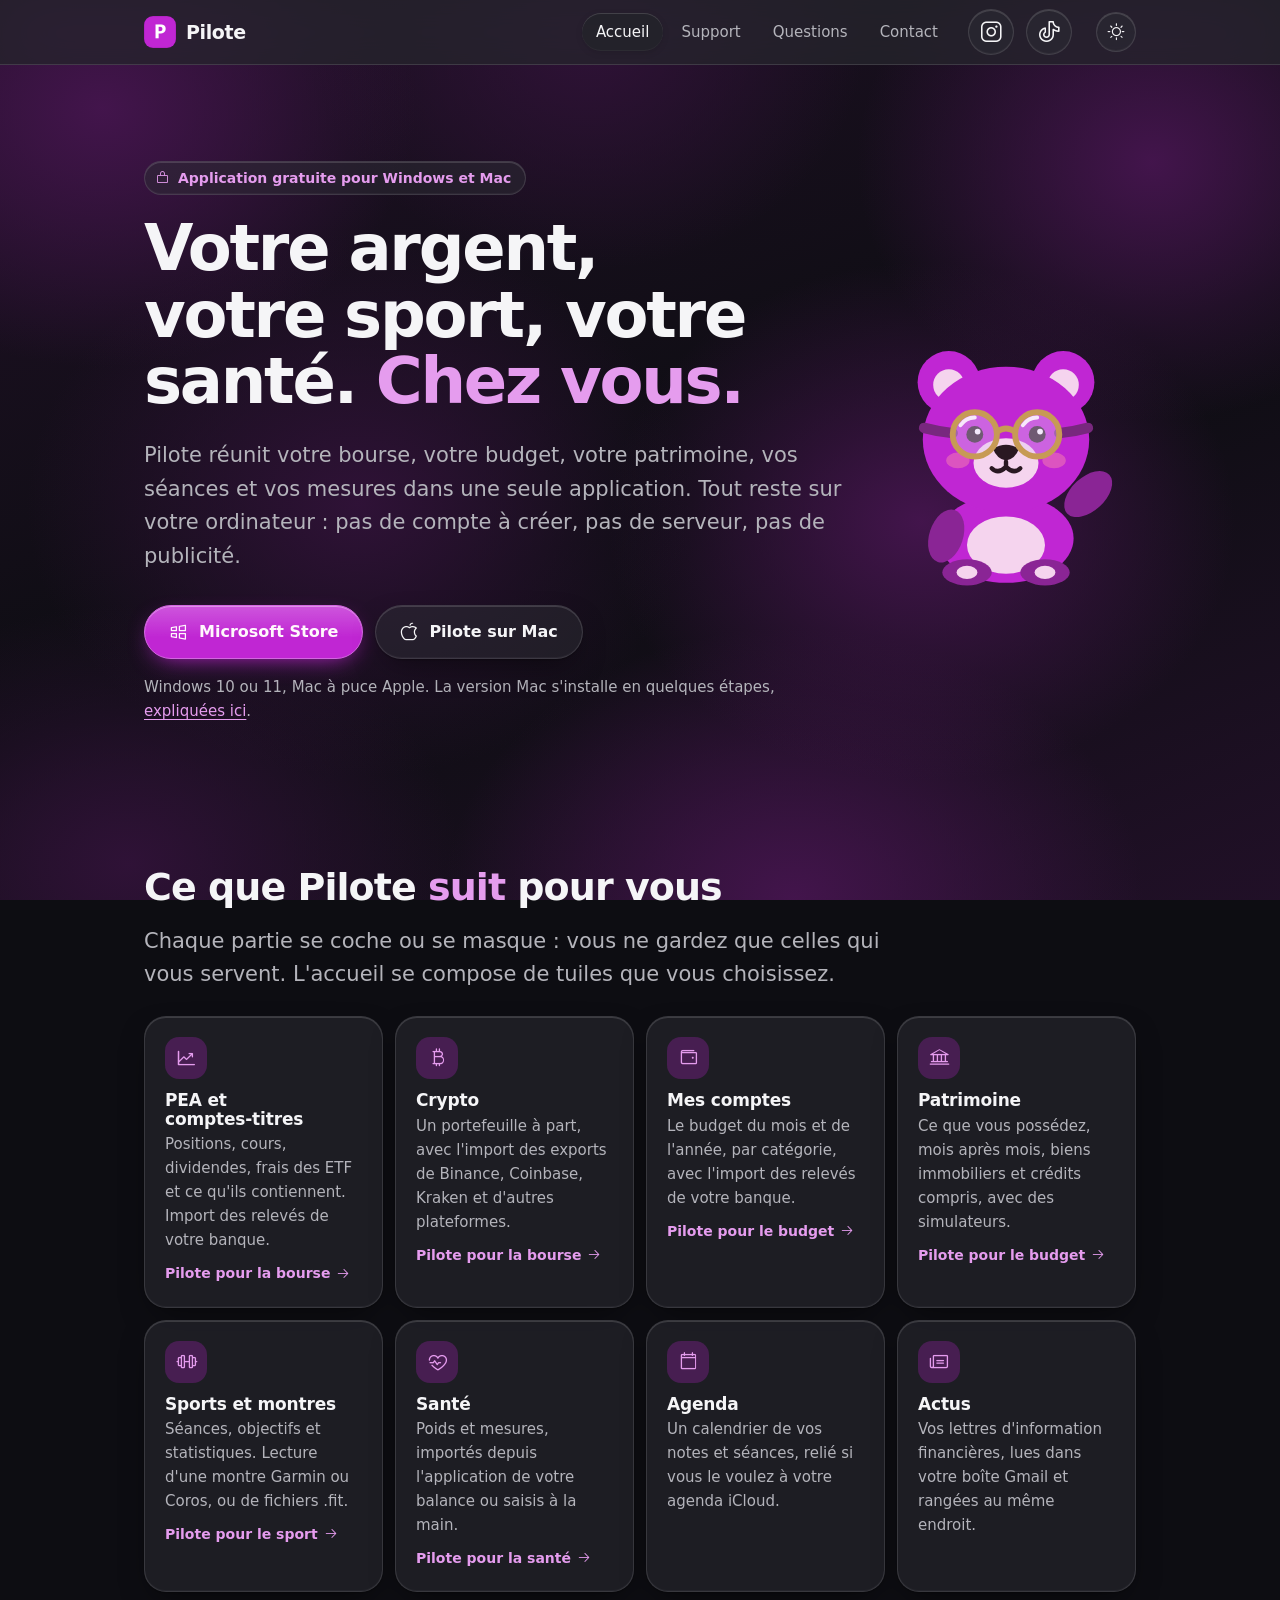
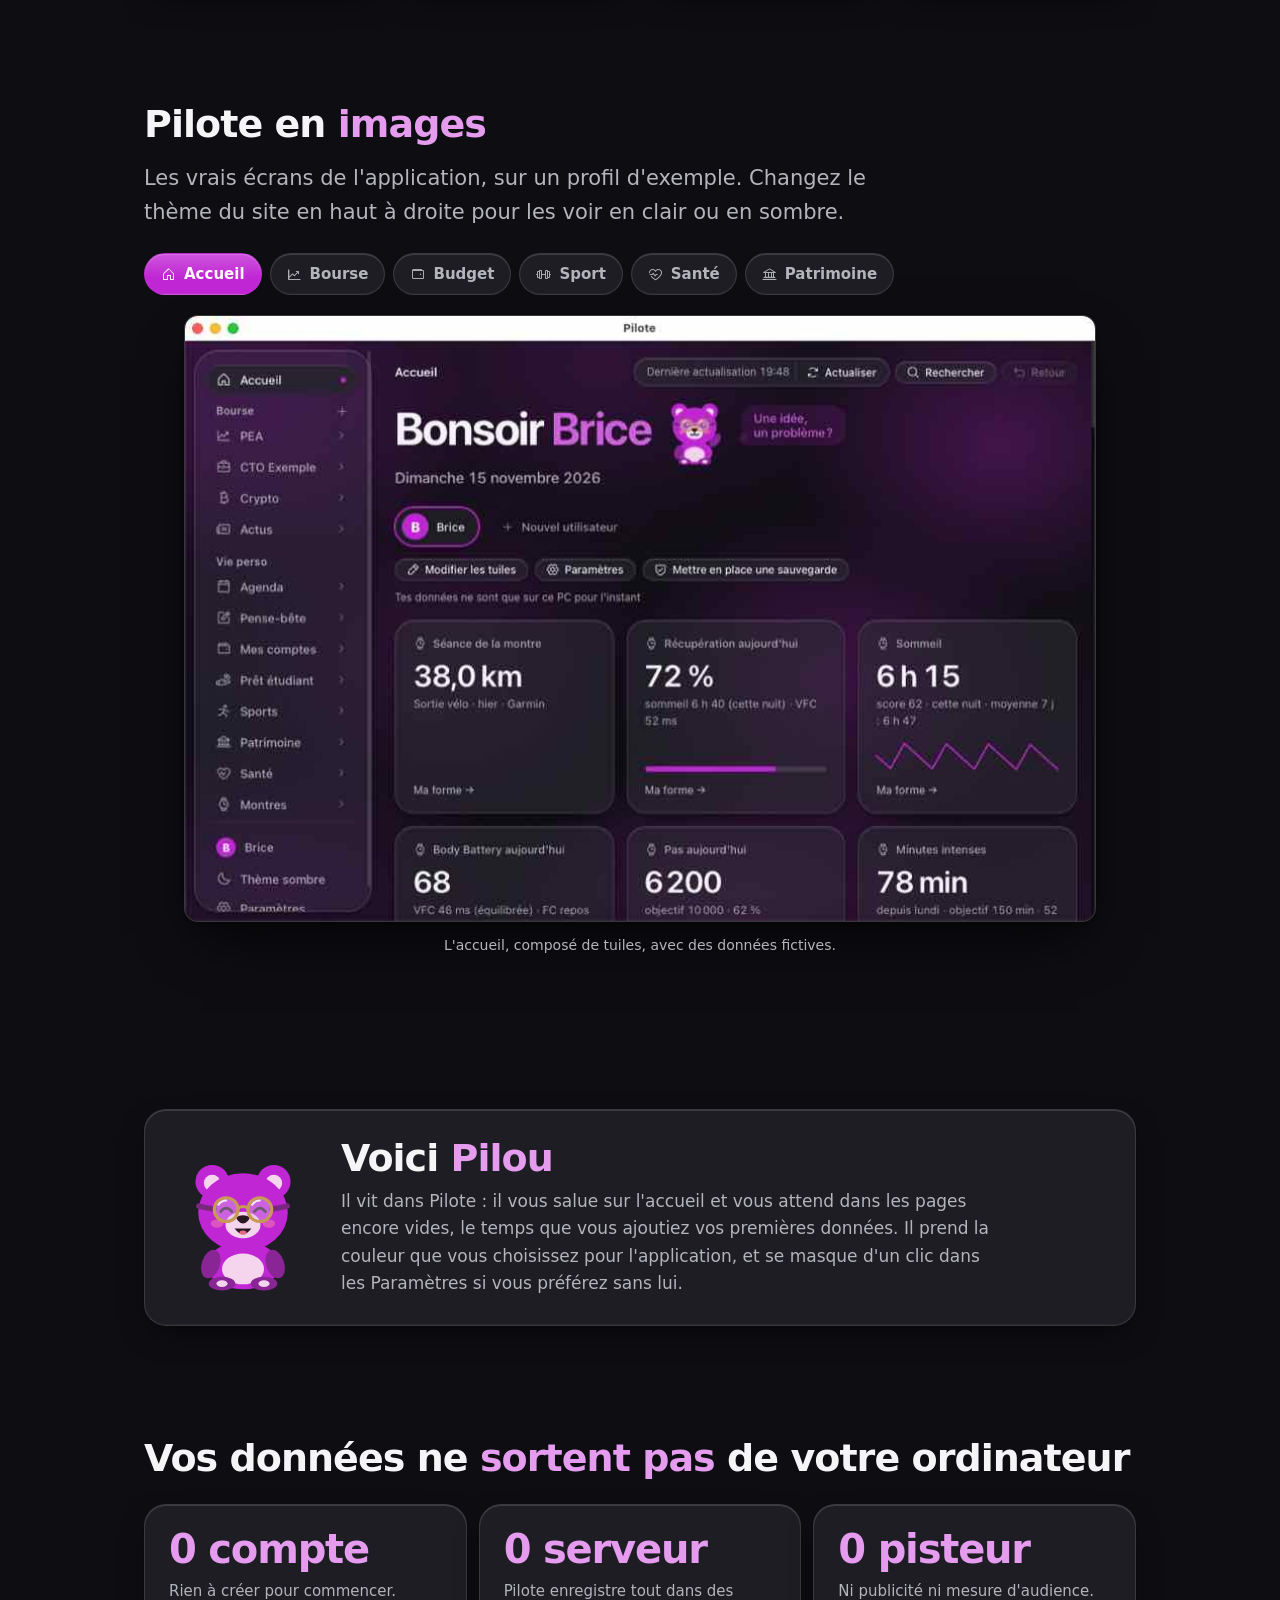
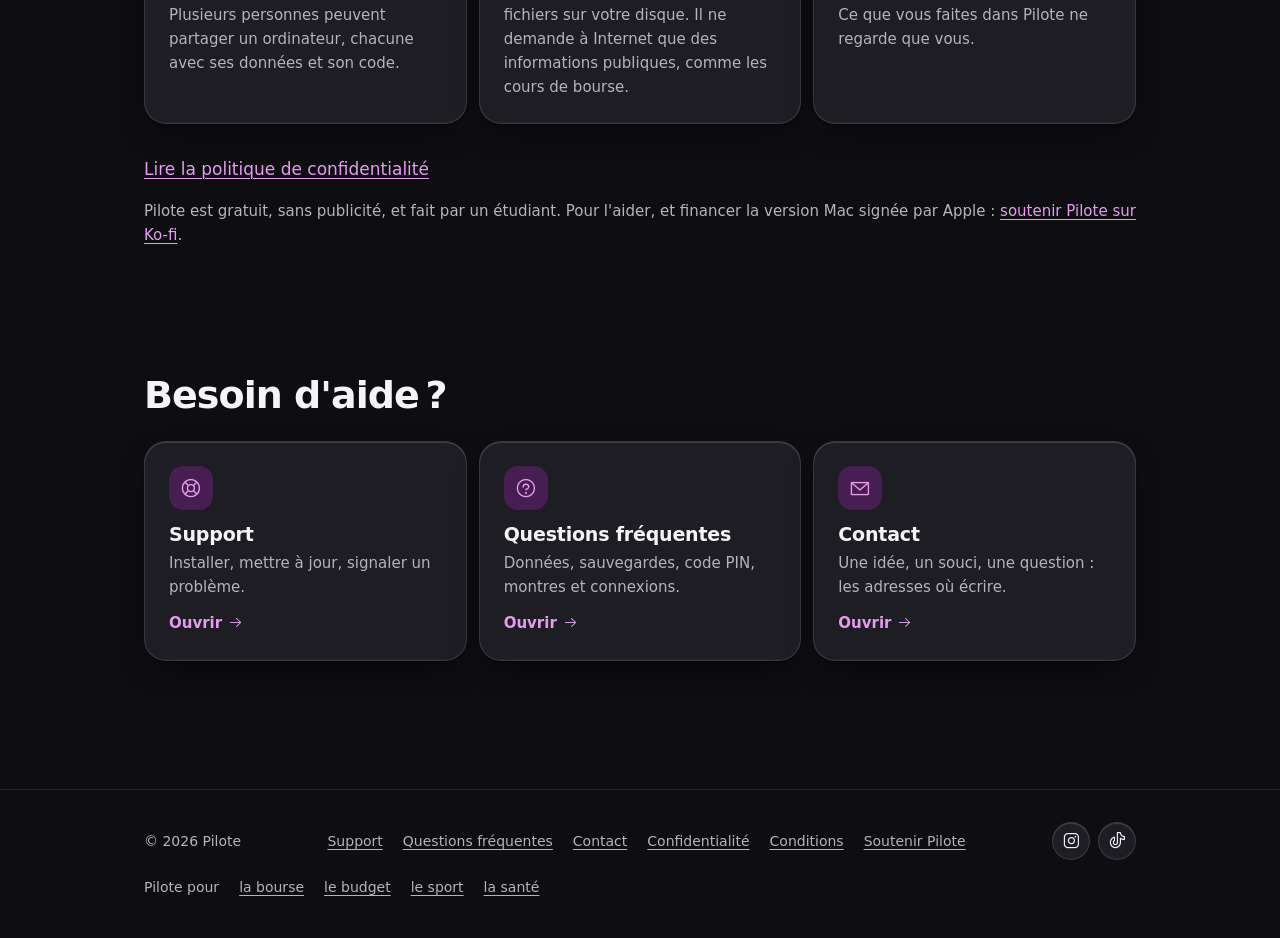
==== index.html @ 1ddc8b4c "Site : referencement, titre de l'accueil plus explicite, donnees structurees (appli, FAQ), dates du " ====
<!DOCTYPE html>
<html lang="fr" data-theme="dark">
<head>
<meta charset="UTF-8">
<meta name="viewport" content="width=device-width, initial-scale=1">
<title>Pilote, appli gratuite pour suivre PEA, budget, sport et santé</title>
<meta name="description" content="Pilote réunit votre bourse, votre budget, votre sport, votre santé et votre patrimoine dans une application gratuite pour Windows et Mac. Aucun compte, aucune donnée envoyée.">
<link rel="canonical" href="https://pilote-appli.github.io/">
<meta property="og:type" content="website">
<meta property="og:site_name" content="Pilote">
<meta property="og:locale" content="fr_FR">
<meta property="og:title" content="Pilote, appli gratuite pour suivre PEA, budget, sport et santé">
<meta property="og:description" content="Pilote réunit votre bourse, votre budget, votre sport, votre santé et votre patrimoine dans une application gratuite pour Windows et Mac. Aucun compte, aucune donnée envoyée.">
<meta property="og:url" content="https://pilote-appli.github.io/">
<meta property="og:image" content="https://pilote-appli.github.io/assets/partage.jpg">
<meta property="og:image:width" content="1200">
<meta property="og:image:height" content="630">
<meta property="og:image:alt" content="Pilote : votre argent, votre sport, votre santé, chez vous. Pilou, l'ourson de Pilote, fait coucou.">
<meta name="twitter:card" content="summary_large_image">
<meta name="theme-color" content="#0d0d12">
<meta name="referrer" content="strict-origin-when-cross-origin">
<meta http-equiv="Content-Security-Policy" content="default-src 'self'; img-src 'self' data:; style-src 'self'; script-src 'self'; font-src 'self'; base-uri 'self'; form-action 'none'; object-src 'none'">
<script type="application/ld+json">
{
 "@context": "https://schema.org",
 "@graph": [
  {
   "@type": "WebSite",
   "@id": "https://pilote-appli.github.io/#site",
   "url": "https://pilote-appli.github.io/",
   "name": "Pilote",
   "inLanguage": "fr-FR",
   "publisher": {
    "@id": "https://pilote-appli.github.io/#org"
   }
  },
  {
   "@type": "Organization",
   "@id": "https://pilote-appli.github.io/#org",
   "name": "Pilote",
   "url": "https://pilote-appli.github.io/",
   "logo": "https://pilote-appli.github.io/assets/icone.png",
   "email": "pilote.appli@gmail.com",
   "sameAs": [
    "https://www.instagram.com/pilote.appli/",
    "https://www.tiktok.com/@pilote.appli",
    "https://github.com/pilote-appli",
    "https://apps.microsoft.com/detail/9NLZ93TP5HD3"
   ]
  },
  {
   "@type": "SoftwareApplication",
   "name": "Pilote",
   "url": "https://pilote-appli.github.io/",
   "image": "https://pilote-appli.github.io/assets/partage.jpg",
   "screenshot": "https://pilote-appli.github.io/assets/ecrans/accueil-clair.jpg",
   "description": "Application gratuite pour Windows et Mac qui réunit le suivi du PEA, des comptes-titres et de la crypto, le budget, le patrimoine, le sport et la santé. Aucun compte, aucune donnée envoyée.",
   "applicationCategory": "FinanceApplication",
   "operatingSystem": "Windows 10, Windows 11, macOS",
   "inLanguage": "fr-FR",
   "downloadUrl": "https://apps.microsoft.com/detail/9NLZ93TP5HD3",
   "publisher": {
    "@id": "https://pilote-appli.github.io/#org"
   },
   "offers": {
    "@type": "Offer",
    "price": "0",
    "priceCurrency": "EUR"
   }
  }
 ]
}
</script>
<link rel="icon" href="assets/icone.png" type="image/png">
<link rel="stylesheet" href="assets/style.css">
<link rel="stylesheet" href="assets/phosphor/phosphor.css">
<script src="assets/theme.js"></script>
<script src="assets/galerie.js"></script>
</head>
<body>
<a class="evite" href="#contenu">Aller au contenu</a>
<header class="entete">
  <div class="wrap">
    <a class="marque" href="./"><img src="assets/icone.png" alt="" width="32" height="32">Pilote</a>
    <nav class="nav" aria-label="Pages du site">
      <a href="./" aria-current="page">Accueil</a>
      <a href="support.html">Support</a>
      <a href="faq.html">Questions</a>
      <a href="contact.html">Contact</a>
    </nav>
    <div class="entete-reseaux">
      <a href="https://www.instagram.com/pilote.appli/" aria-label="Pilote sur Instagram" title="Instagram"><i class="ph ph-instagram-logo" aria-hidden="true"></i></a>
      <a href="https://www.tiktok.com/@pilote.appli" aria-label="Pilote sur TikTok" title="TikTok"><i class="ph ph-tiktok-logo" aria-hidden="true"></i></a>
    </div>
    <button class="theme-btn" type="button" aria-label="Changer de thème"><i class="ph ph-sun" aria-hidden="true"></i><i class="ph ph-moon" aria-hidden="true"></i></button>
  </div>
</header>

<main id="contenu">
  <section class="hero">
    <div class="wrap hero-grille">
      <div>
      <p class="surtitre monte"><i class="ph ph-lock-simple" aria-hidden="true"></i>Application gratuite pour Windows et Mac</p>
      <h1 class="monte d1">Votre argent, votre sport, votre santé. <em>Chez vous.</em></h1>
      <p class="chapo monte d2">Pilote réunit votre bourse, votre budget, votre patrimoine, vos séances et vos mesures dans une seule application. Tout reste sur votre ordinateur&nbsp;: pas de compte à créer, pas de serveur, pas de publicité.</p>
      <div class="boutons monte d3">
        <a class="btn btn-plein" href="https://apps.microsoft.com/detail/9NLZ93TP5HD3"><i class="ph ph-windows-logo" aria-hidden="true"></i>Microsoft Store</a>
        <a class="btn btn-trait" href="mac.html"><i class="ph ph-apple-logo" aria-hidden="true"></i>Pilote sur Mac</a>
      </div>
      <p class="petit mt16">Windows 10 ou 11, Mac à puce Apple. La version Mac s'installe en quelques étapes, <a href="mac.html">expliquées ici</a>.</p>
      </div>
      <img class="pilou-hero monte d2" src="assets/pilou/pilou-salut.svg" width="200" height="212" alt="Pilou, l'ourson de Pilote, qui fait coucou">
    </div>
  </section>

  <section class="section">
    <div class="wrap">
      <h2>Ce que Pilote <em>suit</em> pour vous</h2>
      <p class="chapo">Chaque partie se coche ou se masque&nbsp;: vous ne gardez que celles qui vous servent. L'accueil se compose de tuiles que vous choisissez.</p>
      <div class="modules">
        <a class="module" href="bourse.html"><span class="ico"><i class="ph ph-chart-line-up" aria-hidden="true"></i></span><h3>PEA et comptes-titres</h3><p>Positions, cours, dividendes, frais des ETF et ce qu'ils contiennent. Import des relevés de votre banque.</p><span class="suite">Pilote pour la bourse <i class="ph ph-arrow-right" aria-hidden="true"></i></span></a>
        <a class="module" href="bourse.html#crypto"><span class="ico"><i class="ph ph-currency-btc" aria-hidden="true"></i></span><h3>Crypto</h3><p>Un portefeuille à part, avec l'import des exports de Binance, Coinbase, Kraken et d'autres plateformes.</p><span class="suite">Pilote pour la bourse <i class="ph ph-arrow-right" aria-hidden="true"></i></span></a>
        <a class="module" href="budget.html"><span class="ico"><i class="ph ph-wallet" aria-hidden="true"></i></span><h3>Mes comptes</h3><p>Le budget du mois et de l'année, par catégorie, avec l'import des relevés de votre banque.</p><span class="suite">Pilote pour le budget <i class="ph ph-arrow-right" aria-hidden="true"></i></span></a>
        <a class="module" href="budget.html#patrimoine"><span class="ico"><i class="ph ph-bank" aria-hidden="true"></i></span><h3>Patrimoine</h3><p>Ce que vous possédez, mois après mois, biens immobiliers et crédits compris, avec des simulateurs.</p><span class="suite">Pilote pour le budget <i class="ph ph-arrow-right" aria-hidden="true"></i></span></a>
        <a class="module" href="sport.html"><span class="ico"><i class="ph ph-barbell" aria-hidden="true"></i></span><h3>Sports et montres</h3><p>Séances, objectifs et statistiques. Lecture d'une montre Garmin ou Coros, ou de fichiers .fit.</p><span class="suite">Pilote pour le sport <i class="ph ph-arrow-right" aria-hidden="true"></i></span></a>
        <a class="module" href="sante.html"><span class="ico"><i class="ph ph-heartbeat" aria-hidden="true"></i></span><h3>Santé</h3><p>Poids et mesures, importés depuis l'application de votre balance ou saisis à la main.</p><span class="suite">Pilote pour la santé <i class="ph ph-arrow-right" aria-hidden="true"></i></span></a>
        <div class="module"><span class="ico"><i class="ph ph-calendar-blank" aria-hidden="true"></i></span><h3>Agenda</h3><p>Un calendrier de vos notes et séances, relié si vous le voulez à votre agenda iCloud.</p></div>
        <div class="module"><span class="ico"><i class="ph ph-newspaper" aria-hidden="true"></i></span><h3>Actus</h3><p>Vos lettres d'information financières, lues dans votre boîte Gmail et rangées au même endroit.</p></div>
      </div>
    </div>
  </section>

  <section class="section">
    <div class="wrap galerie">
      <h2>Pilote en <em>images</em></h2>
      <p class="chapo">Les vrais écrans de l'application, sur un profil d'exemple. Changez le thème du site en haut à droite pour les voir en clair ou en sombre.</p>
      <div class="galerie-onglets" role="tablist" aria-label="Écrans de Pilote">
        <button type="button" role="tab" id="g-accueil" aria-controls="ge-accueil" aria-selected="true"><i class="ph ph-house" aria-hidden="true"></i>Accueil</button>
        <button type="button" role="tab" id="g-bourse" aria-controls="ge-bourse" aria-selected="false"><i class="ph ph-chart-line-up" aria-hidden="true"></i>Bourse</button>
        <button type="button" role="tab" id="g-budget" aria-controls="ge-budget" aria-selected="false"><i class="ph ph-wallet" aria-hidden="true"></i>Budget</button>
        <button type="button" role="tab" id="g-sport" aria-controls="ge-sport" aria-selected="false"><i class="ph ph-barbell" aria-hidden="true"></i>Sport</button>
        <button type="button" role="tab" id="g-sante" aria-controls="ge-sante" aria-selected="false"><i class="ph ph-heartbeat" aria-hidden="true"></i>Santé</button>
        <button type="button" role="tab" id="g-patrimoine" aria-controls="ge-patrimoine" aria-selected="false"><i class="ph ph-bank" aria-hidden="true"></i>Patrimoine</button>
      </div>
      <figure class="galerie-ecran" id="ge-accueil" role="tabpanel" aria-labelledby="g-accueil">
        <div class="fenetre-app">
          <img class="si-sombre" src="assets/ecrans/accueil-sombre.jpg" width="900" height="598" loading="lazy" alt="Pilote, thème sombre : l'accueil composé de tuiles : dernière séance de la montre, récupération, sommeil, Body Battery et pas du jour.">
          <img class="si-clair" src="assets/ecrans/accueil-clair.jpg" width="900" height="598" loading="lazy" alt="Pilote, thème clair : l'accueil composé de tuiles : dernière séance de la montre, récupération, sommeil, Body Battery et pas du jour.">
        </div>
        <figcaption class="legende-ecran">L'accueil, composé de tuiles, avec des données fictives.</figcaption>
      </figure>
      <figure class="galerie-ecran" id="ge-bourse" role="tabpanel" aria-labelledby="g-bourse">
        <div class="fenetre-app">
          <img class="si-sombre" src="assets/ecrans/bourse-sombre.jpg" width="900" height="598" loading="lazy" alt="Pilote, thème sombre : la vue d'ensemble d'un PEA : plus-value latente, valeur, rendement et courbe du capital.">
          <img class="si-clair" src="assets/ecrans/bourse-clair.jpg" width="900" height="598" loading="lazy" alt="Pilote, thème clair : la vue d'ensemble d'un PEA : plus-value latente, valeur, rendement et courbe du capital.">
        </div>
        <figcaption class="legende-ecran">La vue d'ensemble d'un PEA, avec des données fictives.</figcaption>
      </figure>
      <figure class="galerie-ecran" id="ge-budget" role="tabpanel" aria-labelledby="g-budget">
        <div class="fenetre-app">
          <img class="si-sombre" src="assets/ecrans/budget-sombre.jpg" width="900" height="598" loading="lazy" alt="Pilote, thème sombre : le mois dans Mes comptes : bilan du mois, revenus, dépenses et solde.">
          <img class="si-clair" src="assets/ecrans/budget-clair.jpg" width="900" height="598" loading="lazy" alt="Pilote, thème clair : le mois dans Mes comptes : bilan du mois, revenus, dépenses et solde.">
        </div>
        <figcaption class="legende-ecran">Le budget du mois, avec des données fictives.</figcaption>
      </figure>
      <figure class="galerie-ecran" id="ge-sport" role="tabpanel" aria-labelledby="g-sport">
        <div class="fenetre-app">
          <img class="si-sombre" src="assets/ecrans/sport-sombre.jpg" width="900" height="598" loading="lazy" alt="Pilote, thème sombre : l'agenda de Sports : temps de sport du mois, distance, dénivelé et séances jour par jour.">
          <img class="si-clair" src="assets/ecrans/sport-clair.jpg" width="900" height="598" loading="lazy" alt="Pilote, thème clair : l'agenda de Sports : temps de sport du mois, distance, dénivelé et séances jour par jour.">
        </div>
        <figcaption class="legende-ecran">L'agenda des séances, avec des données fictives.</figcaption>
      </figure>
      <figure class="galerie-ecran" id="ge-sante" role="tabpanel" aria-labelledby="g-sante">
        <div class="fenetre-app">
          <img class="si-sombre" src="assets/ecrans/sante-sombre.jpg" width="900" height="598" loading="lazy" alt="Pilote, thème sombre : le suivi de Santé : poids, graisse corporelle, masse musculaire et courbe du poids.">
          <img class="si-clair" src="assets/ecrans/sante-clair.jpg" width="900" height="598" loading="lazy" alt="Pilote, thème clair : le suivi de Santé : poids, graisse corporelle, masse musculaire et courbe du poids.">
        </div>
        <figcaption class="legende-ecran">Le suivi des mesures, avec des données fictives.</figcaption>
      </figure>
      <figure class="galerie-ecran" id="ge-patrimoine" role="tabpanel" aria-labelledby="g-patrimoine">
        <div class="fenetre-app">
          <img class="si-sombre" src="assets/ecrans/patrimoine-sombre.jpg" width="900" height="598" loading="lazy" alt="Pilote, thème sombre : la vue d'ensemble du Patrimoine : patrimoine net, actifs, dettes et courbe d'évolution.">
          <img class="si-clair" src="assets/ecrans/patrimoine-clair.jpg" width="900" height="598" loading="lazy" alt="Pilote, thème clair : la vue d'ensemble du Patrimoine : patrimoine net, actifs, dettes et courbe d'évolution.">
        </div>
        <figcaption class="legende-ecran">La vue du patrimoine, avec des données fictives.</figcaption>
      </figure>
    </div>
  </section>

  <section class="section">
    <div class="wrap">
      <div class="pilou-bloc">
        <img src="assets/pilou/pilou-joyeux.svg" width="200" height="212" alt="">
        <div>
          <h2>Voici <em>Pilou</em></h2>
          <p>Il vit dans Pilote&nbsp;: il vous salue sur l'accueil et vous attend dans les pages encore vides, le temps que vous ajoutiez vos premières données. Il prend la couleur que vous choisissez pour l'application, et se masque d'un clic dans les Paramètres si vous préférez sans lui.</p>
        </div>
      </div>
    </div>
  </section>

  <section class="section">
    <div class="wrap">
      <h2>Vos données ne <em>sortent pas</em> de votre ordinateur</h2>
      <div class="engagements">
        <div class="engagement"><p class="grand">0 compte</p><p>Rien à créer pour commencer. Plusieurs personnes peuvent partager un ordinateur, chacune avec ses données et son code.</p></div>
        <div class="engagement"><p class="grand">0 serveur</p><p>Pilote enregistre tout dans des fichiers sur votre disque. Il ne demande à Internet que des informations publiques, comme les cours de bourse.</p></div>
        <div class="engagement"><p class="grand">0 pisteur</p><p>Ni publicité ni mesure d'audience. Ce que vous faites dans Pilote ne regarde que vous.</p></div>
      </div>
      <p class="mt32"><a href="confidentialite.html">Lire la politique de confidentialité</a></p>
      <p class="petit">Pilote est gratuit, sans publicité, et fait par un étudiant. Pour l'aider, et financer la version Mac signée par Apple&nbsp;: <a href="https://ko-fi.com/pilote">soutenir Pilote sur Ko-fi</a>.</p>
    </div>
  </section>

  <section class="section">
    <div class="wrap">
      <h2>Besoin d'aide&#8239;?</h2>
      <div class="cartes">
        <a class="carte" href="support.html"><i class="ph ph-lifebuoy" aria-hidden="true"></i><h3>Support</h3><p>Installer, mettre à jour, signaler un problème.</p><span class="suite">Ouvrir <i class="ph ph-arrow-right" aria-hidden="true"></i></span></a>
        <a class="carte" href="faq.html"><i class="ph ph-question" aria-hidden="true"></i><h3>Questions fréquentes</h3><p>Données, sauvegardes, code PIN, montres et connexions.</p><span class="suite">Ouvrir <i class="ph ph-arrow-right" aria-hidden="true"></i></span></a>
        <a class="carte" href="contact.html"><i class="ph ph-envelope-simple" aria-hidden="true"></i><h3>Contact</h3><p>Une idée, un souci, une question&nbsp;: les adresses où écrire.</p><span class="suite">Ouvrir <i class="ph ph-arrow-right" aria-hidden="true"></i></span></a>
      </div>
    </div>
  </section>
</main>

<footer class="pied">
  <div class="wrap">
    <span>© 2026 Pilote</span>
    <nav aria-label="Liens du pied de page">
      <a href="support.html">Support</a>
      <a href="faq.html">Questions fréquentes</a>
      <a href="contact.html">Contact</a>
      <a href="confidentialite.html">Confidentialité</a>
      <a href="conditions.html">Conditions</a>
      <a href="https://ko-fi.com/pilote">Soutenir Pilote</a>
    </nav>
    <div class="pied-reseaux">
      <a href="https://www.instagram.com/pilote.appli/" aria-label="Pilote sur Instagram" title="Instagram"><i class="ph ph-instagram-logo" aria-hidden="true"></i></a>
      <a href="https://www.tiktok.com/@pilote.appli" aria-label="Pilote sur TikTok" title="TikTok"><i class="ph ph-tiktok-logo" aria-hidden="true"></i></a>
    </div>
    <div class="pied-usages"><span>Pilote pour</span><a href="bourse.html">la bourse</a><a href="budget.html">le budget</a><a href="sport.html">le sport</a><a href="sante.html">la santé</a></div>
  </div>
</footer>
</body>
</html>
---- assets/style.css ----
/* Site de Pilote : style « Verre » de l'application (comme Pilote depuis la
   4.4.56) : fond de taches à la couleur d'accent fuchsia #c026d3, surfaces
   translucides avec un liseré de lumière, grands arrondis, pilules, police du
   système (Segoe UI Variable sous Windows, SF Pro sur Mac). Icônes servies par
   le site lui-même : aucune requête vers un autre serveur, comme l'application.

   Carte graphique modeste : les cartes qui défilent n'ont PAS de flou
   (backdrop-filter). Le fond est déjà un dégradé flou, un fond translucide
   suffit. Le vrai flou est réservé à l'en-tête, qui reste fixe. */

/* Thème sombre par défaut, clair au choix (bouton en haut à droite). */
:root, :root[data-theme="dark"] {
  --police: -apple-system, BlinkMacSystemFont, "Segoe UI Variable Text", "Segoe UI", system-ui, sans-serif;
  --titre: -apple-system, BlinkMacSystemFont, "Segoe UI Variable Display", "Segoe UI", system-ui, sans-serif;
  --mono: ui-monospace, "Cascadia Mono", Consolas, monospace;
  --rad: 12px; --radl: 22px; --radxl: 28px;
  --ease: cubic-bezier(.2, .7, .2, 1);
  --ease-spring: cubic-bezier(.34, 1.4, .64, 1);
  --accent: #c026d3;
  --on-accent: #fff8fc;

  --bg: #0d0d12;
  --bg2: #1c1c21;
  --bg3: rgba(118, 118, 128, .22);
  --brd: rgba(255, 255, 255, .10);
  --brd2: rgba(255, 255, 255, .16);
  --txt: #f5f5f7;
  --txt2: #b4b4bb;
  --accent-text: #e59cee;
  --accent-soft: rgba(192, 38, 211, .26);
  --verre: rgba(44, 44, 52, .52);
  --verre-fort: rgba(36, 36, 42, .82);
  --verre-brd: rgba(255, 255, 255, .12);
  --verre-lum: inset 0 1px 0 rgba(255, 255, 255, .14), inset 0 -1px 0 rgba(255, 255, 255, .04);
  --sh: 0 1px 2px rgba(0, 0, 0, .30), 0 12px 32px -12px rgba(0, 0, 0, .60);
  --sh-md: 0 2px 6px rgba(0, 0, 0, .40), 0 26px 54px -18px rgba(0, 0, 0, .75);
  --fond-1: color-mix(in srgb, var(--accent) 30%, var(--bg));
  --fond-2: color-mix(in srgb, var(--accent) 19%, var(--bg));
  --fond-3: color-mix(in srgb, var(--accent) 11%, var(--bg));
  color-scheme: dark;
}
:root[data-theme="light"] {
  --bg: #eceef3;
  --bg2: #fbfbfd;
  --bg3: rgba(118, 118, 128, .12);
  --brd: rgba(0, 0, 0, .08);
  --brd2: rgba(0, 0, 0, .14);
  --txt: #1d1d1f;
  --txt2: #55555c;
  --accent-text: #901c9e;
  --accent-soft: rgba(192, 38, 211, .14);
  --verre: rgba(255, 255, 255, .58);
  --verre-fort: rgba(250, 250, 253, .80);
  --verre-brd: rgba(255, 255, 255, .70);
  --verre-lum: inset 0 1px 0 rgba(255, 255, 255, .90), inset 0 -1px 0 rgba(255, 255, 255, .25);
  --sh: 0 1px 2px rgba(0, 0, 0, .04), 0 10px 30px -12px rgba(30, 30, 60, .18);
  --sh-md: 0 2px 6px rgba(0, 0, 0, .06), 0 24px 50px -18px rgba(30, 30, 60, .30);
  --fond-1: color-mix(in srgb, var(--accent) 34%, var(--bg));
  --fond-2: color-mix(in srgb, var(--accent) 22%, var(--bg));
  --fond-3: color-mix(in srgb, var(--accent) 13%, var(--bg));
  color-scheme: light;
}

*, *::before, *::after { box-sizing: border-box; }
html { -webkit-text-size-adjust: 100%; scroll-padding-top: 80px; }
body {
  margin: 0;
  font-family: var(--police);
  font-size: 17px;
  line-height: 1.6;
  color: var(--txt);
  background: var(--bg);
  min-height: 100vh;
  display: flex;
  flex-direction: column;
  overflow-x: hidden;
}
/* Le fond Verre : un voile de l'accent et sept taches douces, fixes, derrière tout */
body::before {
  content: ""; position: fixed; inset: 0; z-index: -1; pointer-events: none;
  background:
    radial-gradient(34% 40% at 8% 12%,  var(--fond-1), transparent 72%),
    radial-gradient(30% 36% at 46% 4%,  var(--fond-2), transparent 72%),
    radial-gradient(32% 40% at 90% 18%, var(--fond-1), transparent 72%),
    radial-gradient(36% 42% at 28% 56%, var(--fond-2), transparent 72%),
    radial-gradient(34% 40% at 72% 58%, var(--fond-1), transparent 72%),
    radial-gradient(36% 40% at 10% 96%, var(--fond-2), transparent 72%),
    radial-gradient(38% 42% at 62% 100%, var(--fond-1), transparent 72%),
    linear-gradient(160deg, var(--fond-3), var(--bg) 55%, var(--fond-3));
}
main { flex: 1; }
::selection { background: var(--accent-soft); }
a { color: var(--accent-text); text-underline-offset: 3px; text-decoration-thickness: 1px; }
a:hover { text-decoration-thickness: 2px; }
:focus-visible { outline: 2px solid var(--accent-text); outline-offset: 3px; border-radius: 8px; }
.ph { vertical-align: -0.125em; }
img { max-width: 100%; height: auto; }

.evite { position: absolute; left: -9999px; top: 8px; z-index: 100; background: var(--accent); color: var(--on-accent); padding: 8px 16px; border-radius: 999px; }
.evite:focus { left: 16px; }

.wrap { width: 100%; max-width: 1040px; margin: 0 auto; padding: 0 24px; }
.wrap.etroit { max-width: 760px; }

/* Surface de verre, réutilisable */
.verre { background: var(--verre); border: 1px solid var(--verre-brd); border-radius: var(--radxl); box-shadow: var(--verre-lum), var(--sh); }

/* — En-tête : verre flouté (surface fixe, le flou y est permis) — */
.entete {
  position: sticky; top: 0; z-index: 50;
  background: var(--verre-fort);
  -webkit-backdrop-filter: blur(28px) saturate(180%); backdrop-filter: blur(28px) saturate(180%);
  border-bottom: 1px solid var(--verre-brd);
}
.entete .wrap { display: flex; align-items: center; gap: 16px; height: 64px; }
.marque { display: flex; align-items: center; gap: 10px; color: var(--txt); text-decoration: none; font-family: var(--titre); font-size: 19px; font-weight: 700; letter-spacing: -.02em; }
.marque img { width: 32px; height: 32px; border-radius: 9px; }
.nav { display: flex; gap: 4px; margin-left: auto; }
.nav a { color: var(--txt2); text-decoration: none; font-size: 15px; font-weight: 500; padding: 7px 14px; border-radius: 999px; transition: color .2s var(--ease), background-color .2s var(--ease); }
.nav a:hover { color: var(--txt); background: var(--bg3); }
.nav a[aria-current="page"] { color: var(--txt); background: var(--verre-fort); box-shadow: var(--verre-lum), 0 2px 8px -2px rgba(0, 0, 0, .18); }
.theme-btn { flex: none; width: 40px; height: 40px; border-radius: 999px; border: 1px solid var(--verre-brd); background: var(--verre); box-shadow: var(--verre-lum); color: var(--txt); font-size: 18px; cursor: pointer; display: grid; place-items: center; transition: background-color .2s var(--ease); }
.theme-btn:hover { background: var(--verre-fort); }
/* Instagram et TikTok, à côté du bouton de thème : visibles dès l'arrivée */
.entete-reseaux { display: flex; gap: 12px; flex: none; margin-right: 8px; }
.entete-reseaux a { display: grid; place-items: center; width: 46px; height: 46px; border-radius: 999px; border: 1px solid var(--verre-brd); background: var(--verre); box-shadow: var(--verre-lum); color: var(--txt); font-size: 25px; text-decoration: none; transition: background-color .2s var(--ease), color .2s var(--ease); }
.entete-reseaux a:hover { background: var(--verre-fort); color: var(--accent-text); }
:root[data-theme="light"] .theme-btn .ph-sun, :root:not([data-theme="light"]) .theme-btn .ph-moon { display: none; }

/* — Titres et texte : police du système, serrée — */
h1, h2, h3 { font-family: var(--titre); font-weight: 700; line-height: 1.1; margin: 0; text-wrap: balance; }
h1 { font-size: clamp(40px, 6.5vw, 64px); letter-spacing: -.035em; line-height: 1.04; }
h1 em, h2 em { font-style: normal; color: var(--accent-text); }
h2 { font-size: clamp(28px, 4vw, 38px); letter-spacing: -.025em; margin-bottom: 16px; }
h3 { font-size: 19px; letter-spacing: -.01em; margin-bottom: 6px; }
p { margin: 0 0 16px; }
.chapo { font-size: clamp(18px, 2.2vw, 21px); color: var(--txt2); max-width: 36em; }
.surtitre { display: inline-flex; align-items: center; gap: 8px; padding: 5px 14px 5px 10px; border-radius: 999px; background: var(--verre); border: 1px solid var(--verre-brd); box-shadow: var(--verre-lum); font-size: 14px; font-weight: 600; color: var(--accent-text); margin-bottom: 20px; }
.petit { font-size: 15px; color: var(--txt2); }
.texte p, .texte li { hyphens: auto; }
.texte h2 { font-size: 28px; margin: 48px 0 12px; }
.texte h3 { margin: 32px 0 8px; }
.texte ul, .texte ol { padding-left: 1.3em; margin: 0 0 16px; }
.texte li { margin-bottom: 8px; }
.texte li::marker { color: var(--accent-text); }
code, .chemin { font-family: var(--mono); font-size: .85em; background: var(--bg3); border: 1px solid var(--brd); border-radius: 6px; padding: 1px 6px; overflow-wrap: anywhere; }
kbd { font-family: inherit; font-size: .9em; font-weight: 600; }

/* — Boutons : pilules ; le principal garde l'accent, avec un reflet — */
.boutons { display: flex; flex-wrap: wrap; gap: 12px; margin-top: 32px; }
.btn { display: inline-flex; align-items: center; gap: 10px; padding: 13px 24px; border-radius: 999px; font-size: 16px; font-weight: 600; text-decoration: none; border: 1px solid transparent; transition: transform .25s var(--ease-spring), box-shadow .2s var(--ease), background-color .2s var(--ease), filter .2s var(--ease); }
.btn:active { transform: scale(.97); }
.btn-plein {
  background: linear-gradient(180deg, rgba(255, 255, 255, .22), rgba(255, 255, 255, 0) 60%), var(--accent);
  border-color: color-mix(in srgb, var(--accent) 70%, #fff); color: var(--on-accent);
  box-shadow: inset 0 1px 0 rgba(255, 255, 255, .35), 0 8px 24px -10px var(--accent);
}
.btn-plein:hover { filter: brightness(1.07); transform: translateY(-1px); }
.btn-trait, .btn-verre { color: var(--txt); background: var(--verre); border-color: var(--verre-brd); box-shadow: var(--verre-lum), var(--sh); }
.btn-trait:hover, .btn-verre:hover { background: var(--verre-fort); }
.btn .ph { font-size: 20px; }

/* — Sections — */
.hero { padding: 96px 0 72px; }
.hero h1 { max-width: 13em; margin-bottom: 24px; }
.section { padding: 56px 0; }
.page-titre { padding: 72px 0 24px; }
.page-titre h1 { font-size: clamp(36px, 6vw, 54px); margin-bottom: 16px; }

/* Les cartes : du verre sans flou */
.module, .carte, .encadre, .adresse, .engagement, .reseau {
  background: var(--verre); border: 1px solid var(--verre-brd); box-shadow: var(--verre-lum), var(--sh);
}

/* Grille des modules */
.modules { display: grid; grid-template-columns: repeat(auto-fill, minmax(230px, 1fr)); gap: 12px; margin-top: 24px; }
.module { border-radius: var(--radl); padding: 20px; }
.module .ico { display: grid; place-items: center; width: 42px; height: 42px; border-radius: 14px; background: var(--accent-soft); color: var(--accent-text); font-size: 21px; margin-bottom: 12px; }
.module h3 { font-size: 17px; margin-bottom: 4px; }
.module p { font-size: 15px; color: var(--txt2); margin: 0; }

/* Trois engagements, en grands chiffres */
.engagements { display: grid; grid-template-columns: repeat(3, 1fr); gap: 12px; margin-top: 24px; }
.engagement { border-radius: var(--radl); padding: 24px; }
.engagement .grand { font-family: var(--titre); font-weight: 700; letter-spacing: -.03em; font-size: 40px; line-height: 1; margin-bottom: 10px; color: var(--accent-text); }
.engagement p { color: var(--txt2); font-size: 15px; margin: 0; }

/* Cartes de lien (aide) */
.cartes { display: grid; grid-template-columns: repeat(3, 1fr); gap: 12px; margin-top: 24px; }
.carte { display: block; border-radius: var(--radl); padding: 24px; color: var(--txt); text-decoration: none; transition: box-shadow .2s var(--ease), transform .25s var(--ease-spring), background-color .2s var(--ease); }
.carte:hover { background: var(--verre-fort); box-shadow: var(--verre-lum), var(--sh-md); transform: translateY(-2px); }
.carte > .ph:first-child { display: grid; place-items: center; width: 44px; height: 44px; border-radius: 14px; background: var(--accent-soft); font-size: 22px; color: var(--accent-text); }
.carte h3 { margin: 14px 0 6px; font-size: 19px; }
.carte p { color: var(--txt2); font-size: 15px; margin: 0; }
.carte .suite { display: inline-flex; align-items: center; gap: 6px; margin-top: 12px; color: var(--accent-text); font-size: 15px; font-weight: 600; }

/* Encadré */
.encadre { border-radius: var(--radl); padding: 20px 24px; margin: 24px 0; position: relative; }
.encadre::before { content: ""; position: absolute; left: 0; top: 18px; bottom: 18px; width: 3px; border-radius: 0 3px 3px 0; background: var(--accent); }
.encadre p:last-child, .encadre ul:last-child, .encadre ol:last-child { margin-bottom: 0; }
.encadre h3 { font-size: 17px; }

/* Adresses (contact) */
.adresses { display: grid; gap: 12px; margin: 24px 0; }
.adresse { display: grid; grid-template-columns: 44px 1fr; gap: 4px 16px; align-items: start; border-radius: var(--radl); padding: 20px; }
.adresse .ph { grid-row: span 3; display: grid; place-items: center; width: 44px; height: 44px; border-radius: 14px; background: var(--accent-soft); color: var(--accent-text); font-size: 22px; }
.adresse h3 { font-size: 17px; margin: 0; }
.adresse p { margin: 0; color: var(--txt2); font-size: 15px; }
.adresse a { font-weight: 500; overflow-wrap: anywhere; }

/* Réseaux sociaux (contact) */
.reseaux { display: grid; grid-template-columns: repeat(2, 1fr); gap: 12px; margin: 16px 0 24px; }
.reseau { display: flex; align-items: center; gap: 14px; border-radius: var(--radl); padding: 16px 20px; color: var(--txt); text-decoration: none; transition: background-color .2s var(--ease), transform .25s var(--ease-spring); }
.reseau:hover { background: var(--verre-fort); transform: translateY(-2px); }
.reseau > .ph { display: grid; place-items: center; width: 44px; height: 44px; border-radius: 14px; background: var(--accent-soft); color: var(--accent-text); font-size: 24px; flex: none; }
.reseau b { display: block; font-weight: 600; color: var(--txt); }
.reseau span { display: block; color: var(--txt2); font-size: 15px; }

/* Questions fréquentes : chaque question est une carte de verre */
.faq-groupe { margin-top: 40px; display: grid; gap: 10px; }
.faq-groupe > h2 { font-size: 24px; margin-bottom: 6px; }
details { background: var(--verre); border: 1px solid var(--verre-brd); border-radius: var(--radl); box-shadow: var(--verre-lum), var(--sh); }
summary { list-style: none; cursor: pointer; display: flex; justify-content: space-between; align-items: center; gap: 16px; padding: 18px 22px; font-weight: 600; font-size: 17px; border-radius: var(--radl); }
summary::-webkit-details-marker { display: none; }
summary::after { content: "+"; flex: none; font-family: var(--titre); font-weight: 300; font-size: 28px; line-height: 1; color: var(--accent-text); transition: transform .25s var(--ease-spring); }
details[open] summary::after { transform: rotate(45deg); }
summary:hover { color: var(--accent-text); }
details .rep { padding: 0 22px 20px; color: var(--txt2); }
details .rep p:last-child, details .rep ol:last-child, details .rep ul:last-child { margin-bottom: 0; }
details .rep ol, details .rep ul { padding-left: 1.3em; }
details .rep li { margin-bottom: 6px; }

/* Étapes numérotées */
.etapes { counter-reset: e; list-style: none; padding: 0 !important; }
.etapes > li { counter-increment: e; position: relative; padding-left: 48px; margin-bottom: 20px !important; }
.etapes > li::before { content: counter(e); position: absolute; left: 0; top: -2px; width: 32px; height: 32px; border-radius: 11px; background: var(--accent); color: var(--on-accent); display: grid; place-items: center; font-size: 16px; font-weight: 700; }

/* — Pied de page — */
.pied { border-top: 1px solid var(--brd); padding: 32px 0 40px; margin-top: 72px; font-size: 14px; color: var(--txt2); }
.pied .wrap { display: flex; flex-wrap: wrap; gap: 12px 32px; justify-content: space-between; align-items: center; }
.pied nav { display: flex; flex-wrap: wrap; gap: 8px 20px; }
.pied a { color: var(--txt2); }
.pied a:hover { color: var(--txt); }
.pied-reseaux { display: flex; gap: 8px; }
.pied .pied-reseaux a { display: grid; place-items: center; width: 38px; height: 38px; border-radius: 999px; background: var(--verre); border: 1px solid var(--verre-brd); box-shadow: var(--verre-lum); color: var(--txt); font-size: 19px; text-decoration: none; transition: background-color .2s var(--ease), color .2s var(--ease); }
.pied .pied-reseaux a:hover { background: var(--verre-fort); color: var(--accent-text); }

/* Apparition douce de l'accueil (CSS seul : le contenu reste visible sans JS). */
@media (prefers-reduced-motion: no-preference) {
  .monte { animation: monte .7s var(--ease) both; }
  .monte.d1 { animation-delay: .08s; } .monte.d2 { animation-delay: .16s; } .monte.d3 { animation-delay: .24s; }
  @keyframes monte { from { opacity: 0; transform: translateY(14px); } to { opacity: 1; transform: none; } }
}

/* Pilou, la mascotte de Pilote (ourson fuchsia, lunettes d'aviateur). Images SVG
   dans assets/pilou/, dessin identique à celui de l'app. */
.hero-grille { display: grid; grid-template-columns: minmax(0, 1fr) auto; gap: 32px; align-items: center; }
.pilou-hero { width: clamp(180px, 22vw, 260px); height: auto; }
.pilou-titre { display: block; width: 96px; height: auto; margin-bottom: 16px; }
.pilou-bloc { display: grid; grid-template-columns: auto minmax(0, 1fr); gap: 28px; align-items: center;
  border-radius: var(--radl); padding: 28px; margin-top: 24px;
  background: var(--verre); border: 1px solid var(--verre-brd); box-shadow: var(--verre-lum), var(--sh); }
.pilou-bloc img { width: 140px; height: auto; }
.pilou-bloc h2 { margin-bottom: 8px; }
.pilou-bloc p { color: var(--txt2); margin: 0; max-width: 60ch; }

/* — Téléphone — */
@media (max-width: 820px) {
  .engagements, .cartes { grid-template-columns: 1fr; }
}
@media (max-width: 640px) {
  body { font-size: 16px; }
  .wrap { padding: 0 16px; }
  .entete .wrap { height: auto; flex-wrap: wrap; padding-top: 10px; padding-bottom: 10px; gap: 8px; }
  .nav { order: 3; width: 100%; margin-left: 0; overflow-x: auto; scrollbar-width: none; }
  .nav a { padding: 6px 12px; font-size: 14px; white-space: nowrap; }
  .entete-reseaux { margin-left: auto; }
  .hero { padding: 56px 0 40px; }
  .page-titre { padding: 48px 0 16px; }
  .btn { width: 100%; justify-content: center; }
  .adresse { grid-template-columns: 1fr; }
  .adresse .ph { grid-row: auto; }
  .reseaux { grid-template-columns: 1fr; }
  .hero-grille { grid-template-columns: 1fr; gap: 16px; }
  .pilou-hero { width: 120px; order: -1; }
  .pilou-bloc { grid-template-columns: 1fr; gap: 12px; padding: 20px; }
  .pilou-bloc img { width: 110px; }
}
.mt16 { margin-top: 16px; }
.mt32 { margin-top: 32px; }

/* — Captures de l'application (accueil, pages d'usage, page Mac) —
   Chaque capture existe en clair et en sombre ; la page montre celle du thème
   du site. loading="lazy" : celle de l'autre thème n'est pas téléchargée. */
:root:not([data-theme="light"]) .si-clair, :root[data-theme="light"] .si-sombre { display: none; }
.fenetre-app { margin: 0; border-radius: 14px; overflow: hidden; background: var(--bg2);
  border: 1px solid var(--verre-brd); box-shadow: var(--verre-lum), var(--sh-md); }
.fenetre-app img { display: block; width: 100%; height: auto; aspect-ratio: 900 / 598; }
.legende-ecran { font-size: 14px; color: var(--txt2); margin: 12px 0 0; text-align: center; }

/* Galerie de l'accueil : des pilules pour choisir l'écran. Sans JS, tous les
   écrans s'affichent l'un sous l'autre (galerie.js ajoute .js-galerie). */
.galerie-onglets { display: none; flex-wrap: wrap; gap: 8px; margin: 24px 0 20px; }
.js-galerie .galerie-onglets { display: flex; }
.galerie-onglets button { font: inherit; font-size: 15px; font-weight: 600; color: var(--txt2); cursor: pointer;
  display: inline-flex; align-items: center; gap: 8px; padding: 8px 16px; border-radius: 999px;
  background: var(--verre); border: 1px solid var(--verre-brd); box-shadow: var(--verre-lum);
  transition: color .2s var(--ease), background-color .2s var(--ease); }
.galerie-onglets button:hover { color: var(--txt); background: var(--verre-fort); }
.galerie-onglets button[aria-selected="true"] { color: var(--on-accent); border-color: transparent;
  background: linear-gradient(180deg, rgba(255, 255, 255, .22), rgba(255, 255, 255, 0) 60%), var(--accent); }
.galerie-ecran { margin-top: 24px; }
.js-galerie .galerie-ecran { margin-top: 0; }
.js-galerie .galerie-ecran[hidden] { display: none; }
@media (prefers-reduced-motion: no-preference) {
  .js-galerie .galerie-ecran:not([hidden]) { animation: fondu .25s var(--ease); }
  @keyframes fondu { from { opacity: 0; } to { opacity: 1; } }
}

/* Cartes des modules qui mènent à une page d'usage */
a.module { display: block; color: var(--txt); text-decoration: none; transition: background-color .2s var(--ease), transform .25s var(--ease-spring), box-shadow .2s var(--ease); }
a.module:hover { background: var(--verre-fort); box-shadow: var(--verre-lum), var(--sh-md); transform: translateY(-2px); }
a.module .suite { display: inline-flex; align-items: center; gap: 6px; margin-top: 10px; color: var(--accent-text); font-size: 14px; font-weight: 600; }

/* — Pages d'usage (bourse, budget, sport, santé) — */
.usage-hero { padding: 72px 0 32px; }
.usage-hero h1 { font-size: clamp(36px, 6vw, 56px); max-width: 14em; margin-bottom: 20px; }
.usage-ecran { margin-top: 40px; }
.points { display: grid; grid-template-columns: repeat(2, 1fr); gap: 12px; margin-top: 24px; }
.point { border-radius: var(--radl); padding: 22px; background: var(--verre); border: 1px solid var(--verre-brd); box-shadow: var(--verre-lum), var(--sh); }
.point .ico { display: grid; place-items: center; width: 42px; height: 42px; border-radius: 14px; background: var(--accent-soft); color: var(--accent-text); font-size: 21px; margin-bottom: 12px; }
.point h3 { font-size: 18px; }
.point p { color: var(--txt2); font-size: 15px; margin: 0; }
.point ul { color: var(--txt2); font-size: 15px; margin: 8px 0 0; padding-left: 1.2em; }
.point li { margin-bottom: 4px; }
.point li::marker { color: var(--accent-text); }
.appel { display: grid; grid-template-columns: minmax(0, 1fr) auto; gap: 24px; align-items: center; border-radius: var(--radl);
  padding: 28px; background: var(--verre); border: 1px solid var(--verre-brd); box-shadow: var(--verre-lum), var(--sh); }
.appel h2 { font-size: 26px; margin-bottom: 6px; }
.appel p { color: var(--txt2); margin: 0; }
.appel .boutons { margin-top: 0; }
.appel img { width: 110px; height: auto; }
.autres-usages { display: grid; grid-template-columns: repeat(3, 1fr); gap: 12px; margin-top: 20px; }
.pied-usages { display: flex; flex-wrap: wrap; gap: 8px 20px; width: 100%; padding-top: 4px; }
.pied-usages span { color: var(--txt2); }

@media (max-width: 820px) {
  .points, .autres-usages { grid-template-columns: 1fr; }
  .appel { grid-template-columns: 1fr; }
  .appel img { display: none; }
}
@media (max-width: 640px) {
  .usage-hero { padding: 48px 0 16px; }
  .galerie-onglets { flex-wrap: nowrap; overflow-x: auto; scrollbar-width: none; margin-left: -16px; margin-right: -16px; padding: 2px 16px; }
  .galerie-onglets button { white-space: nowrap; flex: none; }
}
---- assets/phosphor/phosphor.css ----
/* Icones Phosphor, style regular - @phosphor-icons/web 2.1.2 (licence MIT,
   Copyright (c) 2020-2021 Phosphor Icons, https://phosphoricons.com).
   Rapatriees depuis cdn.jsdelivr.net comme les polices : l'app ne joint aucun
   serveur distant pour s'afficher. Seul le woff2 est garde, /vendor/ ne sert
   que .css, .js et .woff2. Usage : <i class="ph ph-house"></i> */

@font-face {
  font-family: "Phosphor";
  src: url("./Phosphor.woff2") format("woff2");
  font-weight: normal;
  font-style: normal;
  font-display: block;
}

.ph {
  /* use !important to prevent issues with browser extensions that change fonts */
  font-family: "Phosphor" !important;
  speak: never;
  font-style: normal;
  font-weight: normal;
  font-variant: normal;
  text-transform: none;
  line-height: 1;

  /* Enable Ligatures ================ */
  letter-spacing: 0;
  -webkit-font-feature-settings: "liga";
  -moz-font-feature-settings: "liga=1";
  -moz-font-feature-settings: "liga";
  -ms-font-feature-settings: "liga" 1;
  font-feature-settings: "liga";
  -webkit-font-variant-ligatures: discretionary-ligatures;
  font-variant-ligatures: discretionary-ligatures;

  /* Better Font Rendering =========== */
  -webkit-font-smoothing: antialiased;
  -moz-osx-font-smoothing: grayscale;
}

.ph.ph-acorn:before {
  content: "\eb9a";
}
.ph.ph-address-book:before {
  content: "\e6f8";
}
.ph.ph-address-book-tabs:before {
  content: "\ee4e";
}
.ph.ph-air-traffic-control:before {
  content: "\ecd8";
}
.ph.ph-airplane:before {
  content: "\e002";
}
.ph.ph-airplane-in-flight:before {
  content: "\e4fe";
}
.ph.ph-airplane-landing:before {
  content: "\e502";
}
.ph.ph-airplane-takeoff:before {
  content: "\e504";
}
.ph.ph-airplane-taxiing:before {
  content: "\e500";
}
.ph.ph-airplane-tilt:before {
  content: "\e5d6";
}
.ph.ph-airplay:before {
  content: "\e004";
}
.ph.ph-alarm:before {
  content: "\e006";
}
.ph.ph-alien:before {
  content: "\e8a6";
}
.ph.ph-align-bottom:before {
  content: "\e506";
}
.ph.ph-align-bottom-simple:before {
  content: "\eb0c";
}
.ph.ph-align-center-horizontal:before {
  content: "\e50a";
}
.ph.ph-align-center-horizontal-simple:before {
  content: "\eb0e";
}
.ph.ph-align-center-vertical:before {
  content: "\e50c";
}
.ph.ph-align-center-vertical-simple:before {
  content: "\eb10";
}
.ph.ph-align-left:before {
  content: "\e50e";
}
.ph.ph-align-left-simple:before {
  content: "\eaee";
}
.ph.ph-align-right:before {
  content: "\e510";
}
.ph.ph-align-right-simple:before {
  content: "\eb12";
}
.ph.ph-align-top:before {
  content: "\e512";
}
.ph.ph-align-top-simple:before {
  content: "\eb14";
}
.ph.ph-amazon-logo:before {
  content: "\e96c";
}
.ph.ph-ambulance:before {
  content: "\e572";
}
.ph.ph-anchor:before {
  content: "\e514";
}
.ph.ph-anchor-simple:before {
  content: "\e5d8";
}
.ph.ph-android-logo:before {
  content: "\e008";
}
.ph.ph-angle:before {
  content: "\e7bc";
}
.ph.ph-angular-logo:before {
  content: "\eb80";
}
.ph.ph-aperture:before {
  content: "\e00a";
}
.ph.ph-app-store-logo:before {
  content: "\e974";
}
.ph.ph-app-window:before {
  content: "\e5da";
}
.ph.ph-apple-logo:before {
  content: "\e516";
}
.ph.ph-apple-podcasts-logo:before {
  content: "\eb96";
}
.ph.ph-approximate-equals:before {
  content: "\edaa";
}
.ph.ph-archive:before {
  content: "\e00c";
}
.ph.ph-armchair:before {
  content: "\e012";
}
.ph.ph-arrow-arc-left:before {
  content: "\e014";
}
.ph.ph-arrow-arc-right:before {
  content: "\e016";
}
.ph.ph-arrow-bend-double-up-left:before {
  content: "\e03a";
}
.ph.ph-arrow-bend-double-up-right:before {
  content: "\e03c";
}
.ph.ph-arrow-bend-down-left:before {
  content: "\e018";
}
.ph.ph-arrow-bend-down-right:before {
  content: "\e01a";
}
.ph.ph-arrow-bend-left-down:before {
  content: "\e01c";
}
.ph.ph-arrow-bend-left-up:before {
  content: "\e01e";
}
.ph.ph-arrow-bend-right-down:before {
  content: "\e020";
}
.ph.ph-arrow-bend-right-up:before {
  content: "\e022";
}
.ph.ph-arrow-bend-up-left:before {
  content: "\e024";
}
.ph.ph-arrow-bend-up-right:before {
  content: "\e026";
}
.ph.ph-arrow-circle-down:before {
  content: "\e028";
}
.ph.ph-arrow-circle-down-left:before {
  content: "\e02a";
}
.ph.ph-arrow-circle-down-right:before {
  content: "\e02c";
}
.ph.ph-arrow-circle-left:before {
  content: "\e05a";
}
.ph.ph-arrow-circle-right:before {
  content: "\e02e";
}
.ph.ph-arrow-circle-up:before {
  content: "\e030";
}
.ph.ph-arrow-circle-up-left:before {
  content: "\e032";
}
.ph.ph-arrow-circle-up-right:before {
  content: "\e034";
}
.ph.ph-arrow-clockwise:before {
  content: "\e036";
}
.ph.ph-arrow-counter-clockwise:before {
  content: "\e038";
}
.ph.ph-arrow-down:before {
  content: "\e03e";
}
.ph.ph-arrow-down-left:before {
  content: "\e040";
}
.ph.ph-arrow-down-right:before {
  content: "\e042";
}
.ph.ph-arrow-elbow-down-left:before {
  content: "\e044";
}
.ph.ph-arrow-elbow-down-right:before {
  content: "\e046";
}
.ph.ph-arrow-elbow-left:before {
  content: "\e048";
}
.ph.ph-arrow-elbow-left-down:before {
  content: "\e04a";
}
.ph.ph-arrow-elbow-left-up:before {
  content: "\e04c";
}
.ph.ph-arrow-elbow-right:before {
  content: "\e04e";
}
.ph.ph-arrow-elbow-right-down:before {
  content: "\e050";
}
.ph.ph-arrow-elbow-right-up:before {
  content: "\e052";
}
.ph.ph-arrow-elbow-up-left:before {
  content: "\e054";
}
.ph.ph-arrow-elbow-up-right:before {
  content: "\e056";
}
.ph.ph-arrow-fat-down:before {
  content: "\e518";
}
.ph.ph-arrow-fat-left:before {
  content: "\e51a";
}
.ph.ph-arrow-fat-line-down:before {
  content: "\e51c";
}
.ph.ph-arrow-fat-line-left:before {
  content: "\e51e";
}
.ph.ph-arrow-fat-line-right:before {
  content: "\e520";
}
.ph.ph-arrow-fat-line-up:before {
  content: "\e522";
}
.ph.ph-arrow-fat-lines-down:before {
  content: "\e524";
}
.ph.ph-arrow-fat-lines-left:before {
  content: "\e526";
}
.ph.ph-arrow-fat-lines-right:before {
  content: "\e528";
}
.ph.ph-arrow-fat-lines-up:before {
  content: "\e52a";
}
.ph.ph-arrow-fat-right:before {
  content: "\e52c";
}
.ph.ph-arrow-fat-up:before {
  content: "\e52e";
}
.ph.ph-arrow-left:before {
  content: "\e058";
}
.ph.ph-arrow-line-down:before {
  content: "\e05c";
}
.ph.ph-arrow-line-down-left:before {
  content: "\e05e";
}
.ph.ph-arrow-line-down-right:before {
  content: "\e060";
}
.ph.ph-arrow-line-left:before {
  content: "\e062";
}
.ph.ph-arrow-line-right:before {
  content: "\e064";
}
.ph.ph-arrow-line-up:before {
  content: "\e066";
}
.ph.ph-arrow-line-up-left:before {
  content: "\e068";
}
.ph.ph-arrow-line-up-right:before {
  content: "\e06a";
}
.ph.ph-arrow-right:before {
  content: "\e06c";
}
.ph.ph-arrow-square-down:before {
  content: "\e06e";
}
.ph.ph-arrow-square-down-left:before {
  content: "\e070";
}
.ph.ph-arrow-square-down-right:before {
  content: "\e072";
}
.ph.ph-arrow-square-in:before {
  content: "\e5dc";
}
.ph.ph-arrow-square-left:before {
  content: "\e074";
}
.ph.ph-arrow-square-out:before {
  content: "\e5de";
}
.ph.ph-arrow-square-right:before {
  content: "\e076";
}
.ph.ph-arrow-square-up:before {
  content: "\e078";
}
.ph.ph-arrow-square-up-left:before {
  content: "\e07a";
}
.ph.ph-arrow-square-up-right:before {
  content: "\e07c";
}
.ph.ph-arrow-u-down-left:before {
  content: "\e07e";
}
.ph.ph-arrow-u-down-right:before {
  content: "\e080";
}
.ph.ph-arrow-u-left-down:before {
  content: "\e082";
}
.ph.ph-arrow-u-left-up:before {
  content: "\e084";
}
.ph.ph-arrow-u-right-down:before {
  content: "\e086";
}
.ph.ph-arrow-u-right-up:before {
  content: "\e088";
}
.ph.ph-arrow-u-up-left:before {
  content: "\e08a";
}
.ph.ph-arrow-u-up-right:before {
  content: "\e08c";
}
.ph.ph-arrow-up:before {
  content: "\e08e";
}
.ph.ph-arrow-up-left:before {
  content: "\e090";
}
.ph.ph-arrow-up-right:before {
  content: "\e092";
}
.ph.ph-arrows-clockwise:before {
  content: "\e094";
}
.ph.ph-arrows-counter-clockwise:before {
  content: "\e096";
}
.ph.ph-arrows-down-up:before {
  content: "\e098";
}
.ph.ph-arrows-horizontal:before {
  content: "\eb06";
}
.ph.ph-arrows-in:before {
  content: "\e09a";
}
.ph.ph-arrows-in-cardinal:before {
  content: "\e09c";
}
.ph.ph-arrows-in-line-horizontal:before {
  content: "\e530";
}
.ph.ph-arrows-in-line-vertical:before {
  content: "\e532";
}
.ph.ph-arrows-in-simple:before {
  content: "\e09e";
}
.ph.ph-arrows-left-right:before {
  content: "\e0a0";
}
.ph.ph-arrows-merge:before {
  content: "\ed3e";
}
.ph.ph-arrows-out:before {
  content: "\e0a2";
}
.ph.ph-arrows-out-cardinal:before {
  content: "\e0a4";
}
.ph.ph-arrows-out-line-horizontal:before {
  content: "\e534";
}
.ph.ph-arrows-out-line-vertical:before {
  content: "\e536";
}
.ph.ph-arrows-out-simple:before {
  content: "\e0a6";
}
.ph.ph-arrows-split:before {
  content: "\ed3c";
}
.ph.ph-arrows-vertical:before {
  content: "\eb04";
}
.ph.ph-article:before {
  content: "\e0a8";
}
.ph.ph-article-medium:before {
  content: "\e5e0";
}
.ph.ph-article-ny-times:before {
  content: "\e5e2";
}
.ph.ph-asclepius:before {
  content: "\ee34";
}
.ph.ph-caduceus:before {
  content: "\ee34";
}
.ph.ph-asterisk:before {
  content: "\e0aa";
}
.ph.ph-asterisk-simple:before {
  content: "\e832";
}
.ph.ph-at:before {
  content: "\e0ac";
}
.ph.ph-atom:before {
  content: "\e5e4";
}
.ph.ph-avocado:before {
  content: "\ee04";
}
.ph.ph-axe:before {
  content: "\e9fc";
}
.ph.ph-baby:before {
  content: "\e774";
}
.ph.ph-baby-carriage:before {
  content: "\e818";
}
.ph.ph-backpack:before {
  content: "\e922";
}
.ph.ph-backspace:before {
  content: "\e0ae";
}
.ph.ph-bag:before {
  content: "\e0b0";
}
.ph.ph-bag-simple:before {
  content: "\e5e6";
}
.ph.ph-balloon:before {
  content: "\e76c";
}
.ph.ph-bandaids:before {
  content: "\e0b2";
}
.ph.ph-bank:before {
  content: "\e0b4";
}
.ph.ph-barbell:before {
  content: "\e0b6";
}
.ph.ph-barcode:before {
  content: "\e0b8";
}
.ph.ph-barn:before {
  content: "\ec72";
}
.ph.ph-barricade:before {
  content: "\e948";
}
.ph.ph-baseball:before {
  content: "\e71a";
}
.ph.ph-baseball-cap:before {
  content: "\ea28";
}
.ph.ph-baseball-helmet:before {
  content: "\ee4a";
}
.ph.ph-basket:before {
  content: "\e964";
}
.ph.ph-basketball:before {
  content: "\e724";
}
.ph.ph-bathtub:before {
  content: "\e81e";
}
.ph.ph-battery-charging:before {
  content: "\e0ba";
}
.ph.ph-battery-charging-vertical:before {
  content: "\e0bc";
}
.ph.ph-battery-empty:before {
  content: "\e0be";
}
.ph.ph-battery-full:before {
  content: "\e0c0";
}
.ph.ph-battery-high:before {
  content: "\e0c2";
}
.ph.ph-battery-low:before {
  content: "\e0c4";
}
.ph.ph-battery-medium:before {
  content: "\e0c6";
}
.ph.ph-battery-plus:before {
  content: "\e808";
}
.ph.ph-battery-plus-vertical:before {
  content: "\ec50";
}
.ph.ph-battery-vertical-empty:before {
  content: "\e7c6";
}
.ph.ph-battery-vertical-full:before {
  content: "\e7c4";
}
.ph.ph-battery-vertical-high:before {
  content: "\e7c2";
}
.ph.ph-battery-vertical-low:before {
  content: "\e7be";
}
.ph.ph-battery-vertical-medium:before {
  content: "\e7c0";
}
.ph.ph-battery-warning:before {
  content: "\e0c8";
}
.ph.ph-battery-warning-vertical:before {
  content: "\e0ca";
}
.ph.ph-beach-ball:before {
  content: "\ed24";
}
.ph.ph-beanie:before {
  content: "\ea2a";
}
.ph.ph-bed:before {
  content: "\e0cc";
}
.ph.ph-beer-bottle:before {
  content: "\e7b0";
}
.ph.ph-beer-stein:before {
  content: "\eb62";
}
.ph.ph-behance-logo:before {
  content: "\e7f4";
}
.ph.ph-bell:before {
  content: "\e0ce";
}
.ph.ph-bell-ringing:before {
  content: "\e5e8";
}
.ph.ph-bell-simple:before {
  content: "\e0d0";
}
.ph.ph-bell-simple-ringing:before {
  content: "\e5ea";
}
.ph.ph-bell-simple-slash:before {
  content: "\e0d2";
}
.ph.ph-bell-simple-z:before {
  content: "\e5ec";
}
.ph.ph-bell-slash:before {
  content: "\e0d4";
}
.ph.ph-bell-z:before {
  content: "\e5ee";
}
.ph.ph-belt:before {
  content: "\ea2c";
}
.ph.ph-bezier-curve:before {
  content: "\eb00";
}
.ph.ph-bicycle:before {
  content: "\e0d6";
}
.ph.ph-binary:before {
  content: "\ee60";
}
.ph.ph-binoculars:before {
  content: "\ea64";
}
.ph.ph-biohazard:before {
  content: "\e9e0";
}
.ph.ph-bird:before {
  content: "\e72c";
}
.ph.ph-blueprint:before {
  content: "\eda0";
}
.ph.ph-bluetooth:before {
  content: "\e0da";
}
.ph.ph-bluetooth-connected:before {
  content: "\e0dc";
}
.ph.ph-bluetooth-slash:before {
  content: "\e0de";
}
.ph.ph-bluetooth-x:before {
  content: "\e0e0";
}
.ph.ph-boat:before {
  content: "\e786";
}
.ph.ph-bomb:before {
  content: "\ee0a";
}
.ph.ph-bone:before {
  content: "\e7f2";
}
.ph.ph-book:before {
  content: "\e0e2";
}
.ph.ph-book-bookmark:before {
  content: "\e0e4";
}
.ph.ph-book-open:before {
  content: "\e0e6";
}
.ph.ph-book-open-text:before {
  content: "\e8f2";
}
.ph.ph-book-open-user:before {
  content: "\ede0";
}
.ph.ph-bookmark:before {
  content: "\e0e8";
}
.ph.ph-bookmark-simple:before {
  content: "\e0ea";
}
.ph.ph-bookmarks:before {
  content: "\e0ec";
}
.ph.ph-bookmarks-simple:before {
  content: "\e5f0";
}
.ph.ph-books:before {
  content: "\e758";
}
.ph.ph-boot:before {
  content: "\ecca";
}
.ph.ph-boules:before {
  content: "\e722";
}
.ph.ph-bounding-box:before {
  content: "\e6ce";
}
.ph.ph-bowl-food:before {
  content: "\eaa4";
}
.ph.ph-bowl-steam:before {
  content: "\e8e4";
}
.ph.ph-bowling-ball:before {
  content: "\ea34";
}
.ph.ph-box-arrow-down:before {
  content: "\e00e";
}
.ph.ph-archive-box:before {
  content: "\e00e";
}
.ph.ph-box-arrow-up:before {
  content: "\ee54";
}
.ph.ph-boxing-glove:before {
  content: "\ea36";
}
.ph.ph-brackets-angle:before {
  content: "\e862";
}
.ph.ph-brackets-curly:before {
  content: "\e860";
}
.ph.ph-brackets-round:before {
  content: "\e864";
}
.ph.ph-brackets-square:before {
  content: "\e85e";
}
.ph.ph-brain:before {
  content: "\e74e";
}
.ph.ph-brandy:before {
  content: "\e6b4";
}
.ph.ph-bread:before {
  content: "\e81c";
}
.ph.ph-bridge:before {
  content: "\ea68";
}
.ph.ph-briefcase:before {
  content: "\e0ee";
}
.ph.ph-briefcase-metal:before {
  content: "\e5f2";
}
.ph.ph-broadcast:before {
  content: "\e0f2";
}
.ph.ph-broom:before {
  content: "\ec54";
}
.ph.ph-browser:before {
  content: "\e0f4";
}
.ph.ph-browsers:before {
  content: "\e0f6";
}
.ph.ph-bug:before {
  content: "\e5f4";
}
.ph.ph-bug-beetle:before {
  content: "\e5f6";
}
.ph.ph-bug-droid:before {
  content: "\e5f8";
}
.ph.ph-building:before {
  content: "\e100";
}
.ph.ph-building-apartment:before {
  content: "\e0fe";
}
.ph.ph-building-office:before {
  content: "\e0ff";
}
.ph.ph-buildings:before {
  content: "\e102";
}
.ph.ph-bulldozer:before {
  content: "\ec6c";
}
.ph.ph-bus:before {
  content: "\e106";
}
.ph.ph-butterfly:before {
  content: "\ea6e";
}
.ph.ph-cable-car:before {
  content: "\e49c";
}
.ph.ph-cactus:before {
  content: "\e918";
}
.ph.ph-cake:before {
  content: "\e780";
}
.ph.ph-calculator:before {
  content: "\e538";
}
.ph.ph-calendar:before {
  content: "\e108";
}
.ph.ph-calendar-blank:before {
  content: "\e10a";
}
.ph.ph-calendar-check:before {
  content: "\e712";
}
.ph.ph-calendar-dot:before {
  content: "\e7b2";
}
.ph.ph-calendar-dots:before {
  content: "\e7b4";
}
.ph.ph-calendar-heart:before {
  content: "\e8b0";
}
.ph.ph-calendar-minus:before {
  content: "\ea14";
}
.ph.ph-calendar-plus:before {
  content: "\e714";
}
.ph.ph-calendar-slash:before {
  content: "\ea12";
}
.ph.ph-calendar-star:before {
  content: "\e8b2";
}
.ph.ph-calendar-x:before {
  content: "\e10c";
}
.ph.ph-call-bell:before {
  content: "\e7de";
}
.ph.ph-camera:before {
  content: "\e10e";
}
.ph.ph-camera-plus:before {
  content: "\ec58";
}
.ph.ph-camera-rotate:before {
  content: "\e7a4";
}
.ph.ph-camera-slash:before {
  content: "\e110";
}
.ph.ph-campfire:before {
  content: "\e9d8";
}
.ph.ph-car:before {
  content: "\e112";
}
.ph.ph-car-battery:before {
  content: "\ee30";
}
.ph.ph-car-profile:before {
  content: "\e8cc";
}
.ph.ph-car-simple:before {
  content: "\e114";
}
.ph.ph-cardholder:before {
  content: "\e5fa";
}
.ph.ph-cards:before {
  content: "\e0f8";
}
.ph.ph-cards-three:before {
  content: "\ee50";
}
.ph.ph-caret-circle-double-down:before {
  content: "\e116";
}
.ph.ph-caret-circle-double-left:before {
  content: "\e118";
}
.ph.ph-caret-circle-double-right:before {
  content: "\e11a";
}
.ph.ph-caret-circle-double-up:before {
  content: "\e11c";
}
.ph.ph-caret-circle-down:before {
  content: "\e11e";
}
.ph.ph-caret-circle-left:before {
  content: "\e120";
}
.ph.ph-caret-circle-right:before {
  content: "\e122";
}
.ph.ph-caret-circle-up:before {
  content: "\e124";
}
.ph.ph-caret-circle-up-down:before {
  content: "\e13e";
}
.ph.ph-caret-double-down:before {
  content: "\e126";
}
.ph.ph-caret-double-left:before {
  content: "\e128";
}
.ph.ph-caret-double-right:before {
  content: "\e12a";
}
.ph.ph-caret-double-up:before {
  content: "\e12c";
}
.ph.ph-caret-down:before {
  content: "\e136";
}
.ph.ph-caret-left:before {
  content: "\e138";
}
.ph.ph-caret-line-down:before {
  content: "\e134";
}
.ph.ph-caret-line-left:before {
  content: "\e132";
}
.ph.ph-caret-line-right:before {
  content: "\e130";
}
.ph.ph-caret-line-up:before {
  content: "\e12e";
}
.ph.ph-caret-right:before {
  content: "\e13a";
}
.ph.ph-caret-up:before {
  content: "\e13c";
}
.ph.ph-caret-up-down:before {
  content: "\e140";
}
.ph.ph-carrot:before {
  content: "\ed38";
}
.ph.ph-cash-register:before {
  content: "\ed80";
}
.ph.ph-cassette-tape:before {
  content: "\ed2e";
}
.ph.ph-castle-turret:before {
  content: "\e9d0";
}
.ph.ph-cat:before {
  content: "\e748";
}
.ph.ph-cell-signal-full:before {
  content: "\e142";
}
.ph.ph-cell-signal-high:before {
  content: "\e144";
}
.ph.ph-cell-signal-low:before {
  content: "\e146";
}
.ph.ph-cell-signal-medium:before {
  content: "\e148";
}
.ph.ph-cell-signal-none:before {
  content: "\e14a";
}
.ph.ph-cell-signal-slash:before {
  content: "\e14c";
}
.ph.ph-cell-signal-x:before {
  content: "\e14e";
}
.ph.ph-cell-tower:before {
  content: "\ebaa";
}
.ph.ph-certificate:before {
  content: "\e766";
}
.ph.ph-chair:before {
  content: "\e950";
}
.ph.ph-chalkboard:before {
  content: "\e5fc";
}
.ph.ph-chalkboard-simple:before {
  content: "\e5fe";
}
.ph.ph-chalkboard-teacher:before {
  content: "\e600";
}
.ph.ph-champagne:before {
  content: "\eaca";
}
.ph.ph-charging-station:before {
  content: "\e8d0";
}
.ph.ph-chart-bar:before {
  content: "\e150";
}
.ph.ph-chart-bar-horizontal:before {
  content: "\e152";
}
.ph.ph-chart-donut:before {
  content: "\eaa6";
}
.ph.ph-chart-line:before {
  content: "\e154";
}
.ph.ph-chart-line-down:before {
  content: "\e8b6";
}
.ph.ph-chart-line-up:before {
  content: "\e156";
}
.ph.ph-chart-pie:before {
  content: "\e158";
}
.ph.ph-chart-pie-slice:before {
  content: "\e15a";
}
.ph.ph-chart-polar:before {
  content: "\eaa8";
}
.ph.ph-chart-scatter:before {
  content: "\eaac";
}
.ph.ph-chat:before {
  content: "\e15c";
}
.ph.ph-chat-centered:before {
  content: "\e160";
}
.ph.ph-chat-centered-dots:before {
  content: "\e164";
}
.ph.ph-chat-centered-slash:before {
  content: "\e162";
}
.ph.ph-chat-centered-text:before {
  content: "\e166";
}
.ph.ph-chat-circle:before {
  content: "\e168";
}
.ph.ph-chat-circle-dots:before {
  content: "\e16c";
}
.ph.ph-chat-circle-slash:before {
  content: "\e16a";
}
.ph.ph-chat-circle-text:before {
  content: "\e16e";
}
.ph.ph-chat-dots:before {
  content: "\e170";
}
.ph.ph-chat-slash:before {
  content: "\e15e";
}
.ph.ph-chat-teardrop:before {
  content: "\e172";
}
.ph.ph-chat-teardrop-dots:before {
  content: "\e176";
}
.ph.ph-chat-teardrop-slash:before {
  content: "\e174";
}
.ph.ph-chat-teardrop-text:before {
  content: "\e178";
}
.ph.ph-chat-text:before {
  content: "\e17a";
}
.ph.ph-chats:before {
  content: "\e17c";
}
.ph.ph-chats-circle:before {
  content: "\e17e";
}
.ph.ph-chats-teardrop:before {
  content: "\e180";
}
.ph.ph-check:before {
  content: "\e182";
}
.ph.ph-check-circle:before {
  content: "\e184";
}
.ph.ph-check-fat:before {
  content: "\eba6";
}
.ph.ph-check-square:before {
  content: "\e186";
}
.ph.ph-check-square-offset:before {
  content: "\e188";
}
.ph.ph-checkerboard:before {
  content: "\e8c4";
}
.ph.ph-checks:before {
  content: "\e53a";
}
.ph.ph-cheers:before {
  content: "\ea4a";
}
.ph.ph-cheese:before {
  content: "\e9fe";
}
.ph.ph-chef-hat:before {
  content: "\ed8e";
}
.ph.ph-cherries:before {
  content: "\e830";
}
.ph.ph-church:before {
  content: "\ecea";
}
.ph.ph-cigarette:before {
  content: "\ed90";
}
.ph.ph-cigarette-slash:before {
  content: "\ed92";
}
.ph.ph-circle:before {
  content: "\e18a";
}
.ph.ph-circle-dashed:before {
  content: "\e602";
}
.ph.ph-circle-half:before {
  content: "\e18c";
}
.ph.ph-circle-half-tilt:before {
  content: "\e18e";
}
.ph.ph-circle-notch:before {
  content: "\eb44";
}
.ph.ph-circles-four:before {
  content: "\e190";
}
.ph.ph-circles-three:before {
  content: "\e192";
}
.ph.ph-circles-three-plus:before {
  content: "\e194";
}
.ph.ph-circuitry:before {
  content: "\e9c2";
}
.ph.ph-city:before {
  content: "\ea6a";
}
.ph.ph-clipboard:before {
  content: "\e196";
}
.ph.ph-clipboard-text:before {
  content: "\e198";
}
.ph.ph-clock:before {
  content: "\e19a";
}
.ph.ph-clock-afternoon:before {
  content: "\e19c";
}
.ph.ph-clock-clockwise:before {
  content: "\e19e";
}
.ph.ph-clock-countdown:before {
  content: "\ed2c";
}
.ph.ph-clock-counter-clockwise:before {
  content: "\e1a0";
}
.ph.ph-clock-user:before {
  content: "\edec";
}
.ph.ph-closed-captioning:before {
  content: "\e1a4";
}
.ph.ph-cloud:before {
  content: "\e1aa";
}
.ph.ph-cloud-arrow-down:before {
  content: "\e1ac";
}
.ph.ph-cloud-arrow-up:before {
  content: "\e1ae";
}
.ph.ph-cloud-check:before {
  content: "\e1b0";
}
.ph.ph-cloud-fog:before {
  content: "\e53c";
}
.ph.ph-cloud-lightning:before {
  content: "\e1b2";
}
.ph.ph-cloud-moon:before {
  content: "\e53e";
}
.ph.ph-cloud-rain:before {
  content: "\e1b4";
}
.ph.ph-cloud-slash:before {
  content: "\e1b6";
}
.ph.ph-cloud-snow:before {
  content: "\e1b8";
}
.ph.ph-cloud-sun:before {
  content: "\e540";
}
.ph.ph-cloud-warning:before {
  content: "\ea98";
}
.ph.ph-cloud-x:before {
  content: "\ea96";
}
.ph.ph-clover:before {
  content: "\edc8";
}
.ph.ph-club:before {
  content: "\e1ba";
}
.ph.ph-coat-hanger:before {
  content: "\e7fe";
}
.ph.ph-coda-logo:before {
  content: "\e7ce";
}
.ph.ph-code:before {
  content: "\e1bc";
}
.ph.ph-code-block:before {
  content: "\eafe";
}
.ph.ph-code-simple:before {
  content: "\e1be";
}
.ph.ph-codepen-logo:before {
  content: "\e978";
}
.ph.ph-codesandbox-logo:before {
  content: "\ea06";
}
.ph.ph-coffee:before {
  content: "\e1c2";
}
.ph.ph-coffee-bean:before {
  content: "\e1c0";
}
.ph.ph-coin:before {
  content: "\e60e";
}
.ph.ph-coin-vertical:before {
  content: "\eb48";
}
.ph.ph-coins:before {
  content: "\e78e";
}
.ph.ph-columns:before {
  content: "\e546";
}
.ph.ph-columns-plus-left:before {
  content: "\e544";
}
.ph.ph-columns-plus-right:before {
  content: "\e542";
}
.ph.ph-command:before {
  content: "\e1c4";
}
.ph.ph-compass:before {
  content: "\e1c8";
}
.ph.ph-compass-rose:before {
  content: "\e1c6";
}
.ph.ph-compass-tool:before {
  content: "\ea0e";
}
.ph.ph-computer-tower:before {
  content: "\e548";
}
.ph.ph-confetti:before {
  content: "\e81a";
}
.ph.ph-contactless-payment:before {
  content: "\ed42";
}
.ph.ph-control:before {
  content: "\eca6";
}
.ph.ph-cookie:before {
  content: "\e6ca";
}
.ph.ph-cooking-pot:before {
  content: "\e764";
}
.ph.ph-copy:before {
  content: "\e1ca";
}
.ph.ph-copy-simple:before {
  content: "\e1cc";
}
.ph.ph-copyleft:before {
  content: "\e86a";
}
.ph.ph-copyright:before {
  content: "\e54a";
}
.ph.ph-corners-in:before {
  content: "\e1ce";
}
.ph.ph-corners-out:before {
  content: "\e1d0";
}
.ph.ph-couch:before {
  content: "\e7f6";
}
.ph.ph-court-basketball:before {
  content: "\ee36";
}
.ph.ph-cow:before {
  content: "\eabe";
}
.ph.ph-cowboy-hat:before {
  content: "\ed12";
}
.ph.ph-cpu:before {
  content: "\e610";
}
.ph.ph-crane:before {
  content: "\ed48";
}
.ph.ph-crane-tower:before {
  content: "\ed49";
}
.ph.ph-credit-card:before {
  content: "\e1d2";
}
.ph.ph-cricket:before {
  content: "\ee12";
}
.ph.ph-crop:before {
  content: "\e1d4";
}
.ph.ph-cross:before {
  content: "\e8a0";
}
.ph.ph-crosshair:before {
  content: "\e1d6";
}
.ph.ph-crosshair-simple:before {
  content: "\e1d8";
}
.ph.ph-crown:before {
  content: "\e614";
}
.ph.ph-crown-cross:before {
  content: "\ee5e";
}
.ph.ph-crown-simple:before {
  content: "\e616";
}
.ph.ph-cube:before {
  content: "\e1da";
}
.ph.ph-cube-focus:before {
  content: "\ed0a";
}
.ph.ph-cube-transparent:before {
  content: "\ec7c";
}
.ph.ph-currency-btc:before {
  content: "\e618";
}
.ph.ph-currency-circle-dollar:before {
  content: "\e54c";
}
.ph.ph-currency-cny:before {
  content: "\e54e";
}
.ph.ph-currency-dollar:before {
  content: "\e550";
}
.ph.ph-currency-dollar-simple:before {
  content: "\e552";
}
.ph.ph-currency-eth:before {
  content: "\eada";
}
.ph.ph-currency-eur:before {
  content: "\e554";
}
.ph.ph-currency-gbp:before {
  content: "\e556";
}
.ph.ph-currency-inr:before {
  content: "\e558";
}
.ph.ph-currency-jpy:before {
  content: "\e55a";
}
.ph.ph-currency-krw:before {
  content: "\e55c";
}
.ph.ph-currency-kzt:before {
  content: "\ec4c";
}
.ph.ph-currency-ngn:before {
  content: "\eb52";
}
.ph.ph-currency-rub:before {
  content: "\e55e";
}
.ph.ph-cursor:before {
  content: "\e1dc";
}
.ph.ph-cursor-click:before {
  content: "\e7c8";
}
.ph.ph-cursor-text:before {
  content: "\e7d8";
}
.ph.ph-cylinder:before {
  content: "\e8fc";
}
.ph.ph-database:before {
  content: "\e1de";
}
.ph.ph-desk:before {
  content: "\ed16";
}
.ph.ph-desktop:before {
  content: "\e560";
}
.ph.ph-desktop-tower:before {
  content: "\e562";
}
.ph.ph-detective:before {
  content: "\e83e";
}
.ph.ph-dev-to-logo:before {
  content: "\ed0e";
}
.ph.ph-device-mobile:before {
  content: "\e1e0";
}
.ph.ph-device-mobile-camera:before {
  content: "\e1e2";
}
.ph.ph-device-mobile-slash:before {
  content: "\ee46";
}
.ph.ph-device-mobile-speaker:before {
  content: "\e1e4";
}
.ph.ph-device-rotate:before {
  content: "\edf2";
}
.ph.ph-device-tablet:before {
  content: "\e1e6";
}
.ph.ph-device-tablet-camera:before {
  content: "\e1e8";
}
.ph.ph-device-tablet-speaker:before {
  content: "\e1ea";
}
.ph.ph-devices:before {
  content: "\eba4";
}
.ph.ph-diamond:before {
  content: "\e1ec";
}
.ph.ph-diamonds-four:before {
  content: "\e8f4";
}
.ph.ph-dice-five:before {
  content: "\e1ee";
}
.ph.ph-dice-four:before {
  content: "\e1f0";
}
.ph.ph-dice-one:before {
  content: "\e1f2";
}
.ph.ph-dice-six:before {
  content: "\e1f4";
}
.ph.ph-dice-three:before {
  content: "\e1f6";
}
.ph.ph-dice-two:before {
  content: "\e1f8";
}
.ph.ph-disc:before {
  content: "\e564";
}
.ph.ph-disco-ball:before {
  content: "\ed98";
}
.ph.ph-discord-logo:before {
  content: "\e61a";
}
.ph.ph-divide:before {
  content: "\e1fa";
}
.ph.ph-dna:before {
  content: "\e924";
}
.ph.ph-dog:before {
  content: "\e74a";
}
.ph.ph-door:before {
  content: "\e61c";
}
.ph.ph-door-open:before {
  content: "\e7e6";
}
.ph.ph-dot:before {
  content: "\ecde";
}
.ph.ph-dot-outline:before {
  content: "\ece0";
}
.ph.ph-dots-nine:before {
  content: "\e1fc";
}
.ph.ph-dots-six:before {
  content: "\e794";
}
.ph.ph-dots-six-vertical:before {
  content: "\eae2";
}
.ph.ph-dots-three:before {
  content: "\e1fe";
}
.ph.ph-dots-three-circle:before {
  content: "\e200";
}
.ph.ph-dots-three-circle-vertical:before {
  content: "\e202";
}
.ph.ph-dots-three-outline:before {
  content: "\e204";
}
.ph.ph-dots-three-outline-vertical:before {
  content: "\e206";
}
.ph.ph-dots-three-vertical:before {
  content: "\e208";
}
.ph.ph-download:before {
  content: "\e20a";
}
.ph.ph-download-simple:before {
  content: "\e20c";
}
.ph.ph-dress:before {
  content: "\ea7e";
}
.ph.ph-dresser:before {
  content: "\e94e";
}
.ph.ph-dribbble-logo:before {
  content: "\e20e";
}
.ph.ph-drone:before {
  content: "\ed74";
}
.ph.ph-drop:before {
  content: "\e210";
}
.ph.ph-drop-half:before {
  content: "\e566";
}
.ph.ph-drop-half-bottom:before {
  content: "\eb40";
}
.ph.ph-drop-simple:before {
  content: "\ee32";
}
.ph.ph-drop-slash:before {
  content: "\e954";
}
.ph.ph-dropbox-logo:before {
  content: "\e7d0";
}
.ph.ph-ear:before {
  content: "\e70c";
}
.ph.ph-ear-slash:before {
  content: "\e70e";
}
.ph.ph-egg:before {
  content: "\e812";
}
.ph.ph-egg-crack:before {
  content: "\eb64";
}
.ph.ph-eject:before {
  content: "\e212";
}
.ph.ph-eject-simple:before {
  content: "\e6ae";
}
.ph.ph-elevator:before {
  content: "\ecc0";
}
.ph.ph-empty:before {
  content: "\edbc";
}
.ph.ph-engine:before {
  content: "\ea80";
}
.ph.ph-envelope:before {
  content: "\e214";
}
.ph.ph-envelope-open:before {
  content: "\e216";
}
.ph.ph-envelope-simple:before {
  content: "\e218";
}
.ph.ph-envelope-simple-open:before {
  content: "\e21a";
}
.ph.ph-equalizer:before {
  content: "\ebbc";
}
.ph.ph-equals:before {
  content: "\e21c";
}
.ph.ph-eraser:before {
  content: "\e21e";
}
.ph.ph-escalator-down:before {
  content: "\ecba";
}
.ph.ph-escalator-up:before {
  content: "\ecbc";
}
.ph.ph-exam:before {
  content: "\e742";
}
.ph.ph-exclamation-mark:before {
  content: "\ee44";
}
.ph.ph-exclude:before {
  content: "\e882";
}
.ph.ph-exclude-square:before {
  content: "\e880";
}
.ph.ph-export:before {
  content: "\eaf0";
}
.ph.ph-eye:before {
  content: "\e220";
}
.ph.ph-eye-closed:before {
  content: "\e222";
}
.ph.ph-eye-slash:before {
  content: "\e224";
}
.ph.ph-eyedropper:before {
  content: "\e568";
}
.ph.ph-eyedropper-sample:before {
  content: "\eac4";
}
.ph.ph-eyeglasses:before {
  content: "\e7ba";
}
.ph.ph-eyes:before {
  content: "\ee5c";
}
.ph.ph-face-mask:before {
  content: "\e56a";
}
.ph.ph-facebook-logo:before {
  content: "\e226";
}
.ph.ph-factory:before {
  content: "\e760";
}
.ph.ph-faders:before {
  content: "\e228";
}
.ph.ph-faders-horizontal:before {
  content: "\e22a";
}
.ph.ph-fallout-shelter:before {
  content: "\e9de";
}
.ph.ph-fan:before {
  content: "\e9f2";
}
.ph.ph-farm:before {
  content: "\ec70";
}
.ph.ph-fast-forward:before {
  content: "\e6a6";
}
.ph.ph-fast-forward-circle:before {
  content: "\e22c";
}
.ph.ph-feather:before {
  content: "\e9c0";
}
.ph.ph-fediverse-logo:before {
  content: "\ed66";
}
.ph.ph-figma-logo:before {
  content: "\e22e";
}
.ph.ph-file:before {
  content: "\e230";
}
.ph.ph-file-archive:before {
  content: "\eb2a";
}
.ph.ph-file-arrow-down:before {
  content: "\e232";
}
.ph.ph-file-arrow-up:before {
  content: "\e61e";
}
.ph.ph-file-audio:before {
  content: "\ea20";
}
.ph.ph-file-c:before {
  content: "\eb32";
}
.ph.ph-file-c-sharp:before {
  content: "\eb30";
}
.ph.ph-file-cloud:before {
  content: "\e95e";
}
.ph.ph-file-code:before {
  content: "\e914";
}
.ph.ph-file-cpp:before {
  content: "\eb2e";
}
.ph.ph-file-css:before {
  content: "\eb34";
}
.ph.ph-file-csv:before {
  content: "\eb1c";
}
.ph.ph-file-dashed:before {
  content: "\e704";
}
.ph.ph-file-dotted:before {
  content: "\e704";
}
.ph.ph-file-doc:before {
  content: "\eb1e";
}
.ph.ph-file-html:before {
  content: "\eb38";
}
.ph.ph-file-image:before {
  content: "\ea24";
}
.ph.ph-file-ini:before {
  content: "\eb33";
}
.ph.ph-file-jpg:before {
  content: "\eb1a";
}
.ph.ph-file-js:before {
  content: "\eb24";
}
.ph.ph-file-jsx:before {
  content: "\eb3a";
}
.ph.ph-file-lock:before {
  content: "\e95c";
}
.ph.ph-file-magnifying-glass:before {
  content: "\e238";
}
.ph.ph-file-search:before {
  content: "\e238";
}
.ph.ph-file-md:before {
  content: "\ed50";
}
.ph.ph-file-minus:before {
  content: "\e234";
}
.ph.ph-file-pdf:before {
  content: "\e702";
}
.ph.ph-file-plus:before {
  content: "\e236";
}
.ph.ph-file-png:before {
  content: "\eb18";
}
.ph.ph-file-ppt:before {
  content: "\eb20";
}
.ph.ph-file-py:before {
  content: "\eb2c";
}
.ph.ph-file-rs:before {
  content: "\eb28";
}
.ph.ph-file-sql:before {
  content: "\ed4e";
}
.ph.ph-file-svg:before {
  content: "\ed08";
}
.ph.ph-file-text:before {
  content: "\e23a";
}
.ph.ph-file-ts:before {
  content: "\eb26";
}
.ph.ph-file-tsx:before {
  content: "\eb3c";
}
.ph.ph-file-txt:before {
  content: "\eb35";
}
.ph.ph-file-video:before {
  content: "\ea22";
}
.ph.ph-file-vue:before {
  content: "\eb3e";
}
.ph.ph-file-x:before {
  content: "\e23c";
}
.ph.ph-file-xls:before {
  content: "\eb22";
}
.ph.ph-file-zip:before {
  content: "\e958";
}
.ph.ph-files:before {
  content: "\e710";
}
.ph.ph-film-reel:before {
  content: "\e8c0";
}
.ph.ph-film-script:before {
  content: "\eb50";
}
.ph.ph-film-slate:before {
  content: "\e8c2";
}
.ph.ph-film-strip:before {
  content: "\e792";
}
.ph.ph-fingerprint:before {
  content: "\e23e";
}
.ph.ph-fingerprint-simple:before {
  content: "\e240";
}
.ph.ph-finn-the-human:before {
  content: "\e56c";
}
.ph.ph-fire:before {
  content: "\e242";
}
.ph.ph-fire-extinguisher:before {
  content: "\e9e8";
}
.ph.ph-fire-simple:before {
  content: "\e620";
}
.ph.ph-fire-truck:before {
  content: "\e574";
}
.ph.ph-first-aid:before {
  content: "\e56e";
}
.ph.ph-first-aid-kit:before {
  content: "\e570";
}
.ph.ph-fish:before {
  content: "\e728";
}
.ph.ph-fish-simple:before {
  content: "\e72a";
}
.ph.ph-flag:before {
  content: "\e244";
}
.ph.ph-flag-banner:before {
  content: "\e622";
}
.ph.ph-flag-banner-fold:before {
  content: "\ecf2";
}
.ph.ph-flag-checkered:before {
  content: "\ea38";
}
.ph.ph-flag-pennant:before {
  content: "\ecf0";
}
.ph.ph-flame:before {
  content: "\e624";
}
.ph.ph-flashlight:before {
  content: "\e246";
}
.ph.ph-flask:before {
  content: "\e79e";
}
.ph.ph-flip-horizontal:before {
  content: "\ed6a";
}
.ph.ph-flip-vertical:before {
  content: "\ed6c";
}
.ph.ph-floppy-disk:before {
  content: "\e248";
}
.ph.ph-floppy-disk-back:before {
  content: "\eaf4";
}
.ph.ph-flow-arrow:before {
  content: "\e6ec";
}
.ph.ph-flower:before {
  content: "\e75e";
}
.ph.ph-flower-lotus:before {
  content: "\e6cc";
}
.ph.ph-flower-tulip:before {
  content: "\eacc";
}
.ph.ph-flying-saucer:before {
  content: "\eb4a";
}
.ph.ph-folder:before {
  content: "\e24a";
}
.ph.ph-folder-notch:before {
  content: "\e24a";
}
.ph.ph-folder-dashed:before {
  content: "\e8f8";
}
.ph.ph-folder-dotted:before {
  content: "\e8f8";
}
.ph.ph-folder-lock:before {
  content: "\ea3c";
}
.ph.ph-folder-minus:before {
  content: "\e254";
}
.ph.ph-folder-notch-minus:before {
  content: "\e254";
}
.ph.ph-folder-open:before {
  content: "\e256";
}
.ph.ph-folder-notch-open:before {
  content: "\e256";
}
.ph.ph-folder-plus:before {
  content: "\e258";
}
.ph.ph-folder-notch-plus:before {
  content: "\e258";
}
.ph.ph-folder-simple:before {
  content: "\e25a";
}
.ph.ph-folder-simple-dashed:before {
  content: "\ec2a";
}
.ph.ph-folder-simple-dotted:before {
  content: "\ec2a";
}
.ph.ph-folder-simple-lock:before {
  content: "\eb5e";
}
.ph.ph-folder-simple-minus:before {
  content: "\e25c";
}
.ph.ph-folder-simple-plus:before {
  content: "\e25e";
}
.ph.ph-folder-simple-star:before {
  content: "\ec2e";
}
.ph.ph-folder-simple-user:before {
  content: "\eb60";
}
.ph.ph-folder-star:before {
  content: "\ea86";
}
.ph.ph-folder-user:before {
  content: "\eb46";
}
.ph.ph-folders:before {
  content: "\e260";
}
.ph.ph-football:before {
  content: "\e718";
}
.ph.ph-football-helmet:before {
  content: "\ee4c";
}
.ph.ph-footprints:before {
  content: "\ea88";
}
.ph.ph-fork-knife:before {
  content: "\e262";
}
.ph.ph-four-k:before {
  content: "\ea5c";
}
.ph.ph-frame-corners:before {
  content: "\e626";
}
.ph.ph-framer-logo:before {
  content: "\e264";
}
.ph.ph-function:before {
  content: "\ebe4";
}
.ph.ph-funnel:before {
  content: "\e266";
}
.ph.ph-funnel-simple:before {
  content: "\e268";
}
.ph.ph-funnel-simple-x:before {
  content: "\e26a";
}
.ph.ph-funnel-x:before {
  content: "\e26c";
}
.ph.ph-game-controller:before {
  content: "\e26e";
}
.ph.ph-garage:before {
  content: "\ecd6";
}
.ph.ph-gas-can:before {
  content: "\e8ce";
}
.ph.ph-gas-pump:before {
  content: "\e768";
}
.ph.ph-gauge:before {
  content: "\e628";
}
.ph.ph-gavel:before {
  content: "\ea32";
}
.ph.ph-gear:before {
  content: "\e270";
}
.ph.ph-gear-fine:before {
  content: "\e87c";
}
.ph.ph-gear-six:before {
  content: "\e272";
}
.ph.ph-gender-female:before {
  content: "\e6e0";
}
.ph.ph-gender-intersex:before {
  content: "\e6e6";
}
.ph.ph-gender-male:before {
  content: "\e6e2";
}
.ph.ph-gender-neuter:before {
  content: "\e6ea";
}
.ph.ph-gender-nonbinary:before {
  content: "\e6e4";
}
.ph.ph-gender-transgender:before {
  content: "\e6e8";
}
.ph.ph-ghost:before {
  content: "\e62a";
}
.ph.ph-gif:before {
  content: "\e274";
}
.ph.ph-gift:before {
  content: "\e276";
}
.ph.ph-git-branch:before {
  content: "\e278";
}
.ph.ph-git-commit:before {
  content: "\e27a";
}
.ph.ph-git-diff:before {
  content: "\e27c";
}
.ph.ph-git-fork:before {
  content: "\e27e";
}
.ph.ph-git-merge:before {
  content: "\e280";
}
.ph.ph-git-pull-request:before {
  content: "\e282";
}
.ph.ph-github-logo:before {
  content: "\e576";
}
.ph.ph-gitlab-logo:before {
  content: "\e694";
}
.ph.ph-gitlab-logo-simple:before {
  content: "\e696";
}
.ph.ph-globe:before {
  content: "\e288";
}
.ph.ph-globe-hemisphere-east:before {
  content: "\e28a";
}
.ph.ph-globe-hemisphere-west:before {
  content: "\e28c";
}
.ph.ph-globe-simple:before {
  content: "\e28e";
}
.ph.ph-globe-simple-x:before {
  content: "\e284";
}
.ph.ph-globe-stand:before {
  content: "\e290";
}
.ph.ph-globe-x:before {
  content: "\e286";
}
.ph.ph-goggles:before {
  content: "\ecb4";
}
.ph.ph-golf:before {
  content: "\ea3e";
}
.ph.ph-goodreads-logo:before {
  content: "\ed10";
}
.ph.ph-google-cardboard-logo:before {
  content: "\e7b6";
}
.ph.ph-google-chrome-logo:before {
  content: "\e976";
}
.ph.ph-google-drive-logo:before {
  content: "\e8f6";
}
.ph.ph-google-logo:before {
  content: "\e292";
}
.ph.ph-google-photos-logo:before {
  content: "\eb92";
}
.ph.ph-google-play-logo:before {
  content: "\e294";
}
.ph.ph-google-podcasts-logo:before {
  content: "\eb94";
}
.ph.ph-gps:before {
  content: "\edd8";
}
.ph.ph-gps-fix:before {
  content: "\edd6";
}
.ph.ph-gps-slash:before {
  content: "\edd4";
}
.ph.ph-gradient:before {
  content: "\eb42";
}
.ph.ph-graduation-cap:before {
  content: "\e62c";
}
.ph.ph-grains:before {
  content: "\ec68";
}
.ph.ph-grains-slash:before {
  content: "\ec6a";
}
.ph.ph-graph:before {
  content: "\eb58";
}
.ph.ph-graphics-card:before {
  content: "\e612";
}
.ph.ph-greater-than:before {
  content: "\edc4";
}
.ph.ph-greater-than-or-equal:before {
  content: "\eda2";
}
.ph.ph-grid-four:before {
  content: "\e296";
}
.ph.ph-grid-nine:before {
  content: "\ec8c";
}
.ph.ph-guitar:before {
  content: "\ea8a";
}
.ph.ph-hair-dryer:before {
  content: "\ea66";
}
.ph.ph-hamburger:before {
  content: "\e790";
}
.ph.ph-hammer:before {
  content: "\e80e";
}
.ph.ph-hand:before {
  content: "\e298";
}
.ph.ph-hand-arrow-down:before {
  content: "\ea4e";
}
.ph.ph-hand-arrow-up:before {
  content: "\ee5a";
}
.ph.ph-hand-coins:before {
  content: "\ea8c";
}
.ph.ph-hand-deposit:before {
  content: "\ee82";
}
.ph.ph-hand-eye:before {
  content: "\ea4c";
}
.ph.ph-hand-fist:before {
  content: "\e57a";
}
.ph.ph-hand-grabbing:before {
  content: "\e57c";
}
.ph.ph-hand-heart:before {
  content: "\e810";
}
.ph.ph-hand-palm:before {
  content: "\e57e";
}
.ph.ph-hand-peace:before {
  content: "\e7cc";
}
.ph.ph-hand-pointing:before {
  content: "\e29a";
}
.ph.ph-hand-soap:before {
  content: "\e630";
}
.ph.ph-hand-swipe-left:before {
  content: "\ec94";
}
.ph.ph-hand-swipe-right:before {
  content: "\ec92";
}
.ph.ph-hand-tap:before {
  content: "\ec90";
}
.ph.ph-hand-waving:before {
  content: "\e580";
}
.ph.ph-hand-withdraw:before {
  content: "\ee80";
}
.ph.ph-handbag:before {
  content: "\e29c";
}
.ph.ph-handbag-simple:before {
  content: "\e62e";
}
.ph.ph-hands-clapping:before {
  content: "\e6a0";
}
.ph.ph-hands-praying:before {
  content: "\ecc8";
}
.ph.ph-handshake:before {
  content: "\e582";
}
.ph.ph-hard-drive:before {
  content: "\e29e";
}
.ph.ph-hard-drives:before {
  content: "\e2a0";
}
.ph.ph-hard-hat:before {
  content: "\ed46";
}
.ph.ph-hash:before {
  content: "\e2a2";
}
.ph.ph-hash-straight:before {
  content: "\e2a4";
}
.ph.ph-head-circuit:before {
  content: "\e7d4";
}
.ph.ph-headlights:before {
  content: "\e6fe";
}
.ph.ph-headphones:before {
  content: "\e2a6";
}
.ph.ph-headset:before {
  content: "\e584";
}
.ph.ph-heart:before {
  content: "\e2a8";
}
.ph.ph-heart-break:before {
  content: "\ebe8";
}
.ph.ph-heart-half:before {
  content: "\ec48";
}
.ph.ph-heart-straight:before {
  content: "\e2aa";
}
.ph.ph-heart-straight-break:before {
  content: "\eb98";
}
.ph.ph-heartbeat:before {
  content: "\e2ac";
}
.ph.ph-hexagon:before {
  content: "\e2ae";
}
.ph.ph-high-definition:before {
  content: "\ea8e";
}
.ph.ph-high-heel:before {
  content: "\e8e8";
}
.ph.ph-highlighter:before {
  content: "\ec76";
}
.ph.ph-highlighter-circle:before {
  content: "\e632";
}
.ph.ph-hockey:before {
  content: "\ec86";
}
.ph.ph-hoodie:before {
  content: "\ecd0";
}
.ph.ph-horse:before {
  content: "\e2b0";
}
.ph.ph-hospital:before {
  content: "\e844";
}
.ph.ph-hourglass:before {
  content: "\e2b2";
}
.ph.ph-hourglass-high:before {
  content: "\e2b4";
}
.ph.ph-hourglass-low:before {
  content: "\e2b6";
}
.ph.ph-hourglass-medium:before {
  content: "\e2b8";
}
.ph.ph-hourglass-simple:before {
  content: "\e2ba";
}
.ph.ph-hourglass-simple-high:before {
  content: "\e2bc";
}
.ph.ph-hourglass-simple-low:before {
  content: "\e2be";
}
.ph.ph-hourglass-simple-medium:before {
  content: "\e2c0";
}
.ph.ph-house:before {
  content: "\e2c2";
}
.ph.ph-house-line:before {
  content: "\e2c4";
}
.ph.ph-house-simple:before {
  content: "\e2c6";
}
.ph.ph-hurricane:before {
  content: "\e88e";
}
.ph.ph-ice-cream:before {
  content: "\e804";
}
.ph.ph-identification-badge:before {
  content: "\e6f6";
}
.ph.ph-identification-card:before {
  content: "\e2c8";
}
.ph.ph-image:before {
  content: "\e2ca";
}
.ph.ph-image-broken:before {
  content: "\e7a8";
}
.ph.ph-image-square:before {
  content: "\e2cc";
}
.ph.ph-images:before {
  content: "\e836";
}
.ph.ph-images-square:before {
  content: "\e834";
}
.ph.ph-infinity:before {
  content: "\e634";
}
.ph.ph-lemniscate:before {
  content: "\e634";
}
.ph.ph-info:before {
  content: "\e2ce";
}
.ph.ph-instagram-logo:before {
  content: "\e2d0";
}
.ph.ph-intersect:before {
  content: "\e2d2";
}
.ph.ph-intersect-square:before {
  content: "\e87a";
}
.ph.ph-intersect-three:before {
  content: "\ecc4";
}
.ph.ph-intersection:before {
  content: "\edba";
}
.ph.ph-invoice:before {
  content: "\ee42";
}
.ph.ph-island:before {
  content: "\ee06";
}
.ph.ph-jar:before {
  content: "\e7e0";
}
.ph.ph-jar-label:before {
  content: "\e7e1";
}
.ph.ph-jeep:before {
  content: "\e2d4";
}
.ph.ph-joystick:before {
  content: "\ea5e";
}
.ph.ph-kanban:before {
  content: "\eb54";
}
.ph.ph-key:before {
  content: "\e2d6";
}
.ph.ph-key-return:before {
  content: "\e782";
}
.ph.ph-keyboard:before {
  content: "\e2d8";
}
.ph.ph-keyhole:before {
  content: "\ea78";
}
.ph.ph-knife:before {
  content: "\e636";
}
.ph.ph-ladder:before {
  content: "\e9e4";
}
.ph.ph-ladder-simple:before {
  content: "\ec26";
}
.ph.ph-lamp:before {
  content: "\e638";
}
.ph.ph-lamp-pendant:before {
  content: "\ee2e";
}
.ph.ph-laptop:before {
  content: "\e586";
}
.ph.ph-lasso:before {
  content: "\edc6";
}
.ph.ph-lastfm-logo:before {
  content: "\e842";
}
.ph.ph-layout:before {
  content: "\e6d6";
}
.ph.ph-leaf:before {
  content: "\e2da";
}
.ph.ph-lectern:before {
  content: "\e95a";
}
.ph.ph-lego:before {
  content: "\e8c6";
}
.ph.ph-lego-smiley:before {
  content: "\e8c7";
}
.ph.ph-less-than:before {
  content: "\edac";
}
.ph.ph-less-than-or-equal:before {
  content: "\eda4";
}
.ph.ph-letter-circle-h:before {
  content: "\ebf8";
}
.ph.ph-letter-circle-p:before {
  content: "\ec08";
}
.ph.ph-letter-circle-v:before {
  content: "\ec14";
}
.ph.ph-lifebuoy:before {
  content: "\e63a";
}
.ph.ph-lightbulb:before {
  content: "\e2dc";
}
.ph.ph-lightbulb-filament:before {
  content: "\e63c";
}
.ph.ph-lighthouse:before {
  content: "\e9f6";
}
.ph.ph-lightning:before {
  content: "\e2de";
}
.ph.ph-lightning-a:before {
  content: "\ea84";
}
.ph.ph-lightning-slash:before {
  content: "\e2e0";
}
.ph.ph-line-segment:before {
  content: "\e6d2";
}
.ph.ph-line-segments:before {
  content: "\e6d4";
}
.ph.ph-line-vertical:before {
  content: "\ed70";
}
.ph.ph-link:before {
  content: "\e2e2";
}
.ph.ph-link-break:before {
  content: "\e2e4";
}
.ph.ph-link-simple:before {
  content: "\e2e6";
}
.ph.ph-link-simple-break:before {
  content: "\e2e8";
}
.ph.ph-link-simple-horizontal:before {
  content: "\e2ea";
}
.ph.ph-link-simple-horizontal-break:before {
  content: "\e2ec";
}
.ph.ph-linkedin-logo:before {
  content: "\e2ee";
}
.ph.ph-linktree-logo:before {
  content: "\edee";
}
.ph.ph-linux-logo:before {
  content: "\eb02";
}
.ph.ph-list:before {
  content: "\e2f0";
}
.ph.ph-list-bullets:before {
  content: "\e2f2";
}
.ph.ph-list-checks:before {
  content: "\eadc";
}
.ph.ph-list-dashes:before {
  content: "\e2f4";
}
.ph.ph-list-heart:before {
  content: "\ebde";
}
.ph.ph-list-magnifying-glass:before {
  content: "\ebe0";
}
.ph.ph-list-numbers:before {
  content: "\e2f6";
}
.ph.ph-list-plus:before {
  content: "\e2f8";
}
.ph.ph-list-star:before {
  content: "\ebdc";
}
.ph.ph-lock:before {
  content: "\e2fa";
}
.ph.ph-lock-key:before {
  content: "\e2fe";
}
.ph.ph-lock-key-open:before {
  content: "\e300";
}
.ph.ph-lock-laminated:before {
  content: "\e302";
}
.ph.ph-lock-laminated-open:before {
  content: "\e304";
}
.ph.ph-lock-open:before {
  content: "\e306";
}
.ph.ph-lock-simple:before {
  content: "\e308";
}
.ph.ph-lock-simple-open:before {
  content: "\e30a";
}
.ph.ph-lockers:before {
  content: "\ecb8";
}
.ph.ph-log:before {
  content: "\ed82";
}
.ph.ph-magic-wand:before {
  content: "\e6b6";
}
.ph.ph-magnet:before {
  content: "\e680";
}
.ph.ph-magnet-straight:before {
  content: "\e682";
}
.ph.ph-magnifying-glass:before {
  content: "\e30c";
}
.ph.ph-magnifying-glass-minus:before {
  content: "\e30e";
}
.ph.ph-magnifying-glass-plus:before {
  content: "\e310";
}
.ph.ph-mailbox:before {
  content: "\ec1e";
}
.ph.ph-map-pin:before {
  content: "\e316";
}
.ph.ph-map-pin-area:before {
  content: "\ee3a";
}
.ph.ph-map-pin-line:before {
  content: "\e318";
}
.ph.ph-map-pin-plus:before {
  content: "\e314";
}
.ph.ph-map-pin-simple:before {
  content: "\ee3e";
}
.ph.ph-map-pin-simple-area:before {
  content: "\ee3c";
}
.ph.ph-map-pin-simple-line:before {
  content: "\ee38";
}
.ph.ph-map-trifold:before {
  content: "\e31a";
}
.ph.ph-markdown-logo:before {
  content: "\e508";
}
.ph.ph-marker-circle:before {
  content: "\e640";
}
.ph.ph-martini:before {
  content: "\e31c";
}
.ph.ph-mask-happy:before {
  content: "\e9f4";
}
.ph.ph-mask-sad:before {
  content: "\eb9e";
}
.ph.ph-mastodon-logo:before {
  content: "\ed68";
}
.ph.ph-math-operations:before {
  content: "\e31e";
}
.ph.ph-matrix-logo:before {
  content: "\ed64";
}
.ph.ph-medal:before {
  content: "\e320";
}
.ph.ph-medal-military:before {
  content: "\ecfc";
}
.ph.ph-medium-logo:before {
  content: "\e322";
}
.ph.ph-megaphone:before {
  content: "\e324";
}
.ph.ph-megaphone-simple:before {
  content: "\e642";
}
.ph.ph-member-of:before {
  content: "\edc2";
}
.ph.ph-memory:before {
  content: "\e9c4";
}
.ph.ph-messenger-logo:before {
  content: "\e6d8";
}
.ph.ph-meta-logo:before {
  content: "\ed02";
}
.ph.ph-meteor:before {
  content: "\e9ba";
}
.ph.ph-metronome:before {
  content: "\ec8e";
}
.ph.ph-microphone:before {
  content: "\e326";
}
.ph.ph-microphone-slash:before {
  content: "\e328";
}
.ph.ph-microphone-stage:before {
  content: "\e75c";
}
.ph.ph-microscope:before {
  content: "\ec7a";
}
.ph.ph-microsoft-excel-logo:before {
  content: "\eb6c";
}
.ph.ph-microsoft-outlook-logo:before {
  content: "\eb70";
}
.ph.ph-microsoft-powerpoint-logo:before {
  content: "\eace";
}
.ph.ph-microsoft-teams-logo:before {
  content: "\eb66";
}
.ph.ph-microsoft-word-logo:before {
  content: "\eb6a";
}
.ph.ph-minus:before {
  content: "\e32a";
}
.ph.ph-minus-circle:before {
  content: "\e32c";
}
.ph.ph-minus-square:before {
  content: "\ed4c";
}
.ph.ph-money:before {
  content: "\e588";
}
.ph.ph-money-wavy:before {
  content: "\ee68";
}
.ph.ph-monitor:before {
  content: "\e32e";
}
.ph.ph-monitor-arrow-up:before {
  content: "\e58a";
}
.ph.ph-monitor-play:before {
  content: "\e58c";
}
.ph.ph-moon:before {
  content: "\e330";
}
.ph.ph-moon-stars:before {
  content: "\e58e";
}
.ph.ph-moped:before {
  content: "\e824";
}
.ph.ph-moped-front:before {
  content: "\e822";
}
.ph.ph-mosque:before {
  content: "\ecee";
}
.ph.ph-motorcycle:before {
  content: "\e80a";
}
.ph.ph-mountains:before {
  content: "\e7ae";
}
.ph.ph-mouse:before {
  content: "\e33a";
}
.ph.ph-mouse-left-click:before {
  content: "\e334";
}
.ph.ph-mouse-middle-click:before {
  content: "\e338";
}
.ph.ph-mouse-right-click:before {
  content: "\e336";
}
.ph.ph-mouse-scroll:before {
  content: "\e332";
}
.ph.ph-mouse-simple:before {
  content: "\e644";
}
.ph.ph-music-note:before {
  content: "\e33c";
}
.ph.ph-music-note-simple:before {
  content: "\e33e";
}
.ph.ph-music-notes:before {
  content: "\e340";
}
.ph.ph-music-notes-minus:before {
  content: "\ee0c";
}
.ph.ph-music-notes-plus:before {
  content: "\eb7c";
}
.ph.ph-music-notes-simple:before {
  content: "\e342";
}
.ph.ph-navigation-arrow:before {
  content: "\eade";
}
.ph.ph-needle:before {
  content: "\e82e";
}
.ph.ph-network:before {
  content: "\edde";
}
.ph.ph-network-slash:before {
  content: "\eddc";
}
.ph.ph-network-x:before {
  content: "\edda";
}
.ph.ph-newspaper:before {
  content: "\e344";
}
.ph.ph-newspaper-clipping:before {
  content: "\e346";
}
.ph.ph-not-equals:before {
  content: "\eda6";
}
.ph.ph-not-member-of:before {
  content: "\edae";
}
.ph.ph-not-subset-of:before {
  content: "\edb0";
}
.ph.ph-not-superset-of:before {
  content: "\edb2";
}
.ph.ph-notches:before {
  content: "\ed3a";
}
.ph.ph-note:before {
  content: "\e348";
}
.ph.ph-note-blank:before {
  content: "\e34a";
}
.ph.ph-note-pencil:before {
  content: "\e34c";
}
.ph.ph-notebook:before {
  content: "\e34e";
}
.ph.ph-notepad:before {
  content: "\e63e";
}
.ph.ph-notification:before {
  content: "\e6fa";
}
.ph.ph-notion-logo:before {
  content: "\e9a0";
}
.ph.ph-nuclear-plant:before {
  content: "\ed7c";
}
.ph.ph-number-circle-eight:before {
  content: "\e352";
}
.ph.ph-number-circle-five:before {
  content: "\e358";
}
.ph.ph-number-circle-four:before {
  content: "\e35e";
}
.ph.ph-number-circle-nine:before {
  content: "\e364";
}
.ph.ph-number-circle-one:before {
  content: "\e36a";
}
.ph.ph-number-circle-seven:before {
  content: "\e370";
}
.ph.ph-number-circle-six:before {
  content: "\e376";
}
.ph.ph-number-circle-three:before {
  content: "\e37c";
}
.ph.ph-number-circle-two:before {
  content: "\e382";
}
.ph.ph-number-circle-zero:before {
  content: "\e388";
}
.ph.ph-number-eight:before {
  content: "\e350";
}
.ph.ph-number-five:before {
  content: "\e356";
}
.ph.ph-number-four:before {
  content: "\e35c";
}
.ph.ph-number-nine:before {
  content: "\e362";
}
.ph.ph-number-one:before {
  content: "\e368";
}
.ph.ph-number-seven:before {
  content: "\e36e";
}
.ph.ph-number-six:before {
  content: "\e374";
}
.ph.ph-number-square-eight:before {
  content: "\e354";
}
.ph.ph-number-square-five:before {
  content: "\e35a";
}
.ph.ph-number-square-four:before {
  content: "\e360";
}
.ph.ph-number-square-nine:before {
  content: "\e366";
}
.ph.ph-number-square-one:before {
  content: "\e36c";
}
.ph.ph-number-square-seven:before {
  content: "\e372";
}
.ph.ph-number-square-six:before {
  content: "\e378";
}
.ph.ph-number-square-three:before {
  content: "\e37e";
}
.ph.ph-number-square-two:before {
  content: "\e384";
}
.ph.ph-number-square-zero:before {
  content: "\e38a";
}
.ph.ph-number-three:before {
  content: "\e37a";
}
.ph.ph-number-two:before {
  content: "\e380";
}
.ph.ph-number-zero:before {
  content: "\e386";
}
.ph.ph-numpad:before {
  content: "\e3c8";
}
.ph.ph-nut:before {
  content: "\e38c";
}
.ph.ph-ny-times-logo:before {
  content: "\e646";
}
.ph.ph-octagon:before {
  content: "\e38e";
}
.ph.ph-office-chair:before {
  content: "\ea46";
}
.ph.ph-onigiri:before {
  content: "\ee2c";
}
.ph.ph-open-ai-logo:before {
  content: "\e7d2";
}
.ph.ph-option:before {
  content: "\e8a8";
}
.ph.ph-orange:before {
  content: "\ee40";
}
.ph.ph-orange-slice:before {
  content: "\ed36";
}
.ph.ph-oven:before {
  content: "\ed8c";
}
.ph.ph-package:before {
  content: "\e390";
}
.ph.ph-paint-brush:before {
  content: "\e6f0";
}
.ph.ph-paint-brush-broad:before {
  content: "\e590";
}
.ph.ph-paint-brush-household:before {
  content: "\e6f2";
}
.ph.ph-paint-bucket:before {
  content: "\e392";
}
.ph.ph-paint-roller:before {
  content: "\e6f4";
}
.ph.ph-palette:before {
  content: "\e6c8";
}
.ph.ph-panorama:before {
  content: "\eaa2";
}
.ph.ph-pants:before {
  content: "\ec88";
}
.ph.ph-paper-plane:before {
  content: "\e394";
}
.ph.ph-paper-plane-right:before {
  content: "\e396";
}
.ph.ph-paper-plane-tilt:before {
  content: "\e398";
}
.ph.ph-paperclip:before {
  content: "\e39a";
}
.ph.ph-paperclip-horizontal:before {
  content: "\e592";
}
.ph.ph-parachute:before {
  content: "\ea7c";
}
.ph.ph-paragraph:before {
  content: "\e960";
}
.ph.ph-parallelogram:before {
  content: "\ecc6";
}
.ph.ph-park:before {
  content: "\ecb2";
}
.ph.ph-password:before {
  content: "\e752";
}
.ph.ph-path:before {
  content: "\e39c";
}
.ph.ph-patreon-logo:before {
  content: "\e98a";
}
.ph.ph-pause:before {
  content: "\e39e";
}
.ph.ph-pause-circle:before {
  content: "\e3a0";
}
.ph.ph-paw-print:before {
  content: "\e648";
}
.ph.ph-paypal-logo:before {
  content: "\e98c";
}
.ph.ph-peace:before {
  content: "\e3a2";
}
.ph.ph-pen:before {
  content: "\e3aa";
}
.ph.ph-pen-nib:before {
  content: "\e3ac";
}
.ph.ph-pen-nib-straight:before {
  content: "\e64a";
}
.ph.ph-pencil:before {
  content: "\e3ae";
}
.ph.ph-pencil-circle:before {
  content: "\e3b0";
}
.ph.ph-pencil-line:before {
  content: "\e3b2";
}
.ph.ph-pencil-ruler:before {
  content: "\e906";
}
.ph.ph-pencil-simple:before {
  content: "\e3b4";
}
.ph.ph-pencil-simple-line:before {
  content: "\ebc6";
}
.ph.ph-pencil-simple-slash:before {
  content: "\ecf6";
}
.ph.ph-pencil-slash:before {
  content: "\ecf8";
}
.ph.ph-pentagon:before {
  content: "\ec7e";
}
.ph.ph-pentagram:before {
  content: "\ec5c";
}
.ph.ph-pepper:before {
  content: "\e94a";
}
.ph.ph-percent:before {
  content: "\e3b6";
}
.ph.ph-person:before {
  content: "\e3a8";
}
.ph.ph-person-arms-spread:before {
  content: "\ecfe";
}
.ph.ph-person-simple:before {
  content: "\e72e";
}
.ph.ph-person-simple-bike:before {
  content: "\e734";
}
.ph.ph-person-simple-circle:before {
  content: "\ee58";
}
.ph.ph-person-simple-hike:before {
  content: "\ed54";
}
.ph.ph-person-simple-run:before {
  content: "\e730";
}
.ph.ph-person-simple-ski:before {
  content: "\e71c";
}
.ph.ph-person-simple-snowboard:before {
  content: "\e71e";
}
.ph.ph-person-simple-swim:before {
  content: "\e736";
}
.ph.ph-person-simple-tai-chi:before {
  content: "\ed5c";
}
.ph.ph-person-simple-throw:before {
  content: "\e732";
}
.ph.ph-person-simple-walk:before {
  content: "\e73a";
}
.ph.ph-perspective:before {
  content: "\ebe6";
}
.ph.ph-phone:before {
  content: "\e3b8";
}
.ph.ph-phone-call:before {
  content: "\e3ba";
}
.ph.ph-phone-disconnect:before {
  content: "\e3bc";
}
.ph.ph-phone-incoming:before {
  content: "\e3be";
}
.ph.ph-phone-list:before {
  content: "\e3cc";
}
.ph.ph-phone-outgoing:before {
  content: "\e3c0";
}
.ph.ph-phone-pause:before {
  content: "\e3ca";
}
.ph.ph-phone-plus:before {
  content: "\ec56";
}
.ph.ph-phone-slash:before {
  content: "\e3c2";
}
.ph.ph-phone-transfer:before {
  content: "\e3c6";
}
.ph.ph-phone-x:before {
  content: "\e3c4";
}
.ph.ph-phosphor-logo:before {
  content: "\e3ce";
}
.ph.ph-pi:before {
  content: "\ec80";
}
.ph.ph-piano-keys:before {
  content: "\e9c8";
}
.ph.ph-picnic-table:before {
  content: "\ee26";
}
.ph.ph-picture-in-picture:before {
  content: "\e64c";
}
.ph.ph-piggy-bank:before {
  content: "\ea04";
}
.ph.ph-pill:before {
  content: "\e700";
}
.ph.ph-ping-pong:before {
  content: "\ea42";
}
.ph.ph-pint-glass:before {
  content: "\edd0";
}
.ph.ph-pinterest-logo:before {
  content: "\e64e";
}
.ph.ph-pinwheel:before {
  content: "\eb9c";
}
.ph.ph-pipe:before {
  content: "\ed86";
}
.ph.ph-pipe-wrench:before {
  content: "\ed88";
}
.ph.ph-pix-logo:before {
  content: "\ecc2";
}
.ph.ph-pizza:before {
  content: "\e796";
}
.ph.ph-placeholder:before {
  content: "\e650";
}
.ph.ph-planet:before {
  content: "\e652";
}
.ph.ph-plant:before {
  content: "\ebae";
}
.ph.ph-play:before {
  content: "\e3d0";
}
.ph.ph-play-circle:before {
  content: "\e3d2";
}
.ph.ph-play-pause:before {
  content: "\e8be";
}
.ph.ph-playlist:before {
  content: "\e6aa";
}
.ph.ph-plug:before {
  content: "\e946";
}
.ph.ph-plug-charging:before {
  content: "\eb5c";
}
.ph.ph-plugs:before {
  content: "\eb56";
}
.ph.ph-plugs-connected:before {
  content: "\eb5a";
}
.ph.ph-plus:before {
  content: "\e3d4";
}
.ph.ph-plus-circle:before {
  content: "\e3d6";
}
.ph.ph-plus-minus:before {
  content: "\e3d8";
}
.ph.ph-plus-square:before {
  content: "\ed4a";
}
.ph.ph-poker-chip:before {
  content: "\e594";
}
.ph.ph-police-car:before {
  content: "\ec4a";
}
.ph.ph-polygon:before {
  content: "\e6d0";
}
.ph.ph-popcorn:before {
  content: "\eb4e";
}
.ph.ph-popsicle:before {
  content: "\ebbe";
}
.ph.ph-potted-plant:before {
  content: "\ec22";
}
.ph.ph-power:before {
  content: "\e3da";
}
.ph.ph-prescription:before {
  content: "\e7a2";
}
.ph.ph-presentation:before {
  content: "\e654";
}
.ph.ph-presentation-chart:before {
  content: "\e656";
}
.ph.ph-printer:before {
  content: "\e3dc";
}
.ph.ph-prohibit:before {
  content: "\e3de";
}
.ph.ph-prohibit-inset:before {
  content: "\e3e0";
}
.ph.ph-projector-screen:before {
  content: "\e658";
}
.ph.ph-projector-screen-chart:before {
  content: "\e65a";
}
.ph.ph-pulse:before {
  content: "\e000";
}
.ph.ph-activity:before {
  content: "\e000";
}
.ph.ph-push-pin:before {
  content: "\e3e2";
}
.ph.ph-push-pin-simple:before {
  content: "\e65c";
}
.ph.ph-push-pin-simple-slash:before {
  content: "\e65e";
}
.ph.ph-push-pin-slash:before {
  content: "\e3e4";
}
.ph.ph-puzzle-piece:before {
  content: "\e596";
}
.ph.ph-qr-code:before {
  content: "\e3e6";
}
.ph.ph-question:before {
  content: "\e3e8";
}
.ph.ph-question-mark:before {
  content: "\e3e9";
}
.ph.ph-queue:before {
  content: "\e6ac";
}
.ph.ph-quotes:before {
  content: "\e660";
}
.ph.ph-rabbit:before {
  content: "\eac2";
}
.ph.ph-racquet:before {
  content: "\ee02";
}
.ph.ph-radical:before {
  content: "\e3ea";
}
.ph.ph-radio:before {
  content: "\e77e";
}
.ph.ph-radio-button:before {
  content: "\eb08";
}
.ph.ph-radioactive:before {
  content: "\e9dc";
}
.ph.ph-rainbow:before {
  content: "\e598";
}
.ph.ph-rainbow-cloud:before {
  content: "\e59a";
}
.ph.ph-ranking:before {
  content: "\ed62";
}
.ph.ph-read-cv-logo:before {
  content: "\ed0c";
}
.ph.ph-receipt:before {
  content: "\e3ec";
}
.ph.ph-receipt-x:before {
  content: "\ed40";
}
.ph.ph-record:before {
  content: "\e3ee";
}
.ph.ph-rectangle:before {
  content: "\e3f0";
}
.ph.ph-rectangle-dashed:before {
  content: "\e3f2";
}
.ph.ph-recycle:before {
  content: "\e75a";
}
.ph.ph-reddit-logo:before {
  content: "\e59c";
}
.ph.ph-repeat:before {
  content: "\e3f6";
}
.ph.ph-repeat-once:before {
  content: "\e3f8";
}
.ph.ph-replit-logo:before {
  content: "\eb8a";
}
.ph.ph-resize:before {
  content: "\ed6e";
}
.ph.ph-rewind:before {
  content: "\e6a8";
}
.ph.ph-rewind-circle:before {
  content: "\e3fa";
}
.ph.ph-road-horizon:before {
  content: "\e838";
}
.ph.ph-robot:before {
  content: "\e762";
}
.ph.ph-rocket:before {
  content: "\e3fc";
}
.ph.ph-rocket-launch:before {
  content: "\e3fe";
}
.ph.ph-rows:before {
  content: "\e5a2";
}
.ph.ph-rows-plus-bottom:before {
  content: "\e59e";
}
.ph.ph-rows-plus-top:before {
  content: "\e5a0";
}
.ph.ph-rss:before {
  content: "\e400";
}
.ph.ph-rss-simple:before {
  content: "\e402";
}
.ph.ph-rug:before {
  content: "\ea1a";
}
.ph.ph-ruler:before {
  content: "\e6b8";
}
.ph.ph-sailboat:before {
  content: "\e78a";
}
.ph.ph-scales:before {
  content: "\e750";
}
.ph.ph-scan:before {
  content: "\ebb6";
}
.ph.ph-scan-smiley:before {
  content: "\ebb4";
}
.ph.ph-scissors:before {
  content: "\eae0";
}
.ph.ph-scooter:before {
  content: "\e820";
}
.ph.ph-screencast:before {
  content: "\e404";
}
.ph.ph-screwdriver:before {
  content: "\e86e";
}
.ph.ph-scribble:before {
  content: "\e806";
}
.ph.ph-scribble-loop:before {
  content: "\e662";
}
.ph.ph-scroll:before {
  content: "\eb7a";
}
.ph.ph-seal:before {
  content: "\e604";
}
.ph.ph-circle-wavy:before {
  content: "\e604";
}
.ph.ph-seal-check:before {
  content: "\e606";
}
.ph.ph-circle-wavy-check:before {
  content: "\e606";
}
.ph.ph-seal-percent:before {
  content: "\e60a";
}
.ph.ph-seal-question:before {
  content: "\e608";
}
.ph.ph-circle-wavy-question:before {
  content: "\e608";
}
.ph.ph-seal-warning:before {
  content: "\e60c";
}
.ph.ph-circle-wavy-warning:before {
  content: "\e60c";
}
.ph.ph-seat:before {
  content: "\eb8e";
}
.ph.ph-seatbelt:before {
  content: "\edfe";
}
.ph.ph-security-camera:before {
  content: "\eca4";
}
.ph.ph-selection:before {
  content: "\e69a";
}
.ph.ph-selection-all:before {
  content: "\e746";
}
.ph.ph-selection-background:before {
  content: "\eaf8";
}
.ph.ph-selection-foreground:before {
  content: "\eaf6";
}
.ph.ph-selection-inverse:before {
  content: "\e744";
}
.ph.ph-selection-plus:before {
  content: "\e69c";
}
.ph.ph-selection-slash:before {
  content: "\e69e";
}
.ph.ph-shapes:before {
  content: "\ec5e";
}
.ph.ph-share:before {
  content: "\e406";
}
.ph.ph-share-fat:before {
  content: "\ed52";
}
.ph.ph-share-network:before {
  content: "\e408";
}
.ph.ph-shield:before {
  content: "\e40a";
}
.ph.ph-shield-check:before {
  content: "\e40c";
}
.ph.ph-shield-checkered:before {
  content: "\e708";
}
.ph.ph-shield-chevron:before {
  content: "\e40e";
}
.ph.ph-shield-plus:before {
  content: "\e706";
}
.ph.ph-shield-slash:before {
  content: "\e410";
}
.ph.ph-shield-star:before {
  content: "\ec34";
}
.ph.ph-shield-warning:before {
  content: "\e412";
}
.ph.ph-shipping-container:before {
  content: "\e78c";
}
.ph.ph-shirt-folded:before {
  content: "\ea92";
}
.ph.ph-shooting-star:before {
  content: "\ecfa";
}
.ph.ph-shopping-bag:before {
  content: "\e416";
}
.ph.ph-shopping-bag-open:before {
  content: "\e418";
}
.ph.ph-shopping-cart:before {
  content: "\e41e";
}
.ph.ph-shopping-cart-simple:before {
  content: "\e420";
}
.ph.ph-shovel:before {
  content: "\e9e6";
}
.ph.ph-shower:before {
  content: "\e776";
}
.ph.ph-shrimp:before {
  content: "\eab4";
}
.ph.ph-shuffle:before {
  content: "\e422";
}
.ph.ph-shuffle-angular:before {
  content: "\e424";
}
.ph.ph-shuffle-simple:before {
  content: "\e426";
}
.ph.ph-sidebar:before {
  content: "\eab6";
}
.ph.ph-sidebar-simple:before {
  content: "\ec24";
}
.ph.ph-sigma:before {
  content: "\eab8";
}
.ph.ph-sign-in:before {
  content: "\e428";
}
.ph.ph-sign-out:before {
  content: "\e42a";
}
.ph.ph-signature:before {
  content: "\ebac";
}
.ph.ph-signpost:before {
  content: "\e89c";
}
.ph.ph-sim-card:before {
  content: "\e664";
}
.ph.ph-siren:before {
  content: "\e9b8";
}
.ph.ph-sketch-logo:before {
  content: "\e42c";
}
.ph.ph-skip-back:before {
  content: "\e5a4";
}
.ph.ph-skip-back-circle:before {
  content: "\e42e";
}
.ph.ph-skip-forward:before {
  content: "\e5a6";
}
.ph.ph-skip-forward-circle:before {
  content: "\e430";
}
.ph.ph-skull:before {
  content: "\e916";
}
.ph.ph-skype-logo:before {
  content: "\e8dc";
}
.ph.ph-slack-logo:before {
  content: "\e5a8";
}
.ph.ph-sliders:before {
  content: "\e432";
}
.ph.ph-sliders-horizontal:before {
  content: "\e434";
}
.ph.ph-slideshow:before {
  content: "\ed32";
}
.ph.ph-smiley:before {
  content: "\e436";
}
.ph.ph-smiley-angry:before {
  content: "\ec62";
}
.ph.ph-smiley-blank:before {
  content: "\e438";
}
.ph.ph-smiley-meh:before {
  content: "\e43a";
}
.ph.ph-smiley-melting:before {
  content: "\ee56";
}
.ph.ph-smiley-nervous:before {
  content: "\e43c";
}
.ph.ph-smiley-sad:before {
  content: "\e43e";
}
.ph.ph-smiley-sticker:before {
  content: "\e440";
}
.ph.ph-smiley-wink:before {
  content: "\e666";
}
.ph.ph-smiley-x-eyes:before {
  content: "\e442";
}
.ph.ph-snapchat-logo:before {
  content: "\e668";
}
.ph.ph-sneaker:before {
  content: "\e80c";
}
.ph.ph-sneaker-move:before {
  content: "\ed60";
}
.ph.ph-snowflake:before {
  content: "\e5aa";
}
.ph.ph-soccer-ball:before {
  content: "\e716";
}
.ph.ph-sock:before {
  content: "\ecce";
}
.ph.ph-solar-panel:before {
  content: "\ed7a";
}
.ph.ph-solar-roof:before {
  content: "\ed7b";
}
.ph.ph-sort-ascending:before {
  content: "\e444";
}
.ph.ph-sort-descending:before {
  content: "\e446";
}
.ph.ph-soundcloud-logo:before {
  content: "\e8de";
}
.ph.ph-spade:before {
  content: "\e448";
}
.ph.ph-sparkle:before {
  content: "\e6a2";
}
.ph.ph-speaker-hifi:before {
  content: "\ea08";
}
.ph.ph-speaker-high:before {
  content: "\e44a";
}
.ph.ph-speaker-low:before {
  content: "\e44c";
}
.ph.ph-speaker-none:before {
  content: "\e44e";
}
.ph.ph-speaker-simple-high:before {
  content: "\e450";
}
.ph.ph-speaker-simple-low:before {
  content: "\e452";
}
.ph.ph-speaker-simple-none:before {
  content: "\e454";
}
.ph.ph-speaker-simple-slash:before {
  content: "\e456";
}
.ph.ph-speaker-simple-x:before {
  content: "\e458";
}
.ph.ph-speaker-slash:before {
  content: "\e45a";
}
.ph.ph-speaker-x:before {
  content: "\e45c";
}
.ph.ph-speedometer:before {
  content: "\ee74";
}
.ph.ph-sphere:before {
  content: "\ee66";
}
.ph.ph-spinner:before {
  content: "\e66a";
}
.ph.ph-spinner-ball:before {
  content: "\ee28";
}
.ph.ph-spinner-gap:before {
  content: "\e66c";
}
.ph.ph-spiral:before {
  content: "\e9fa";
}
.ph.ph-split-horizontal:before {
  content: "\e872";
}
.ph.ph-split-vertical:before {
  content: "\e876";
}
.ph.ph-spotify-logo:before {
  content: "\e66e";
}
.ph.ph-spray-bottle:before {
  content: "\e7e4";
}
.ph.ph-square:before {
  content: "\e45e";
}
.ph.ph-square-half:before {
  content: "\e462";
}
.ph.ph-square-half-bottom:before {
  content: "\eb16";
}
.ph.ph-square-logo:before {
  content: "\e690";
}
.ph.ph-square-split-horizontal:before {
  content: "\e870";
}
.ph.ph-square-split-vertical:before {
  content: "\e874";
}
.ph.ph-squares-four:before {
  content: "\e464";
}
.ph.ph-stack:before {
  content: "\e466";
}
.ph.ph-stack-minus:before {
  content: "\edf4";
}
.ph.ph-stack-overflow-logo:before {
  content: "\eb78";
}
.ph.ph-stack-plus:before {
  content: "\edf6";
}
.ph.ph-stack-simple:before {
  content: "\e468";
}
.ph.ph-stairs:before {
  content: "\e8ec";
}
.ph.ph-stamp:before {
  content: "\ea48";
}
.ph.ph-standard-definition:before {
  content: "\ea90";
}
.ph.ph-star:before {
  content: "\e46a";
}
.ph.ph-star-and-crescent:before {
  content: "\ecf4";
}
.ph.ph-star-four:before {
  content: "\e6a4";
}
.ph.ph-star-half:before {
  content: "\e70a";
}
.ph.ph-star-of-david:before {
  content: "\e89e";
}
.ph.ph-steam-logo:before {
  content: "\ead4";
}
.ph.ph-steering-wheel:before {
  content: "\e9ac";
}
.ph.ph-steps:before {
  content: "\ecbe";
}
.ph.ph-stethoscope:before {
  content: "\e7ea";
}
.ph.ph-sticker:before {
  content: "\e5ac";
}
.ph.ph-stool:before {
  content: "\ea44";
}
.ph.ph-stop:before {
  content: "\e46c";
}
.ph.ph-stop-circle:before {
  content: "\e46e";
}
.ph.ph-storefront:before {
  content: "\e470";
}
.ph.ph-strategy:before {
  content: "\ea3a";
}
.ph.ph-stripe-logo:before {
  content: "\e698";
}
.ph.ph-student:before {
  content: "\e73e";
}
.ph.ph-subset-of:before {
  content: "\edc0";
}
.ph.ph-subset-proper-of:before {
  content: "\edb6";
}
.ph.ph-subtitles:before {
  content: "\e1a8";
}
.ph.ph-subtitles-slash:before {
  content: "\e1a6";
}
.ph.ph-subtract:before {
  content: "\ebd6";
}
.ph.ph-subtract-square:before {
  content: "\ebd4";
}
.ph.ph-subway:before {
  content: "\e498";
}
.ph.ph-suitcase:before {
  content: "\e5ae";
}
.ph.ph-suitcase-rolling:before {
  content: "\e9b0";
}
.ph.ph-suitcase-simple:before {
  content: "\e5b0";
}
.ph.ph-sun:before {
  content: "\e472";
}
.ph.ph-sun-dim:before {
  content: "\e474";
}
.ph.ph-sun-horizon:before {
  content: "\e5b6";
}
.ph.ph-sunglasses:before {
  content: "\e816";
}
.ph.ph-superset-of:before {
  content: "\edb8";
}
.ph.ph-superset-proper-of:before {
  content: "\edb4";
}
.ph.ph-swap:before {
  content: "\e83c";
}
.ph.ph-swatches:before {
  content: "\e5b8";
}
.ph.ph-swimming-pool:before {
  content: "\ecb6";
}
.ph.ph-sword:before {
  content: "\e5ba";
}
.ph.ph-synagogue:before {
  content: "\ecec";
}
.ph.ph-syringe:before {
  content: "\e968";
}
.ph.ph-t-shirt:before {
  content: "\e670";
}
.ph.ph-table:before {
  content: "\e476";
}
.ph.ph-tabs:before {
  content: "\e778";
}
.ph.ph-tag:before {
  content: "\e478";
}
.ph.ph-tag-chevron:before {
  content: "\e672";
}
.ph.ph-tag-simple:before {
  content: "\e47a";
}
.ph.ph-target:before {
  content: "\e47c";
}
.ph.ph-taxi:before {
  content: "\e902";
}
.ph.ph-tea-bag:before {
  content: "\e8e6";
}
.ph.ph-telegram-logo:before {
  content: "\e5bc";
}
.ph.ph-television:before {
  content: "\e754";
}
.ph.ph-television-simple:before {
  content: "\eae6";
}
.ph.ph-tennis-ball:before {
  content: "\e720";
}
.ph.ph-tent:before {
  content: "\e8ba";
}
.ph.ph-terminal:before {
  content: "\e47e";
}
.ph.ph-terminal-window:before {
  content: "\eae8";
}
.ph.ph-test-tube:before {
  content: "\e7a0";
}
.ph.ph-text-a-underline:before {
  content: "\ed34";
}
.ph.ph-text-aa:before {
  content: "\e6ee";
}
.ph.ph-text-align-center:before {
  content: "\e480";
}
.ph.ph-text-align-justify:before {
  content: "\e482";
}
.ph.ph-text-align-left:before {
  content: "\e484";
}
.ph.ph-text-align-right:before {
  content: "\e486";
}
.ph.ph-text-b:before {
  content: "\e5be";
}
.ph.ph-text-bolder:before {
  content: "\e5be";
}
.ph.ph-text-columns:before {
  content: "\ec96";
}
.ph.ph-text-h:before {
  content: "\e6ba";
}
.ph.ph-text-h-five:before {
  content: "\e6c4";
}
.ph.ph-text-h-four:before {
  content: "\e6c2";
}
.ph.ph-text-h-one:before {
  content: "\e6bc";
}
.ph.ph-text-h-six:before {
  content: "\e6c6";
}
.ph.ph-text-h-three:before {
  content: "\e6c0";
}
.ph.ph-text-h-two:before {
  content: "\e6be";
}
.ph.ph-text-indent:before {
  content: "\ea1e";
}
.ph.ph-text-italic:before {
  content: "\e5c0";
}
.ph.ph-text-outdent:before {
  content: "\ea1c";
}
.ph.ph-text-strikethrough:before {
  content: "\e5c2";
}
.ph.ph-text-subscript:before {
  content: "\ec98";
}
.ph.ph-text-superscript:before {
  content: "\ec9a";
}
.ph.ph-text-t:before {
  content: "\e48a";
}
.ph.ph-text-t-slash:before {
  content: "\e488";
}
.ph.ph-text-underline:before {
  content: "\e5c4";
}
.ph.ph-textbox:before {
  content: "\eb0a";
}
.ph.ph-thermometer:before {
  content: "\e5c6";
}
.ph.ph-thermometer-cold:before {
  content: "\e5c8";
}
.ph.ph-thermometer-hot:before {
  content: "\e5ca";
}
.ph.ph-thermometer-simple:before {
  content: "\e5cc";
}
.ph.ph-threads-logo:before {
  content: "\ed9e";
}
.ph.ph-three-d:before {
  content: "\ea5a";
}
.ph.ph-thumbs-down:before {
  content: "\e48c";
}
.ph.ph-thumbs-up:before {
  content: "\e48e";
}
.ph.ph-ticket:before {
  content: "\e490";
}
.ph.ph-tidal-logo:before {
  content: "\ed1c";
}
.ph.ph-tiktok-logo:before {
  content: "\eaf2";
}
.ph.ph-tilde:before {
  content: "\eda8";
}
.ph.ph-timer:before {
  content: "\e492";
}
.ph.ph-tip-jar:before {
  content: "\e7e2";
}
.ph.ph-tipi:before {
  content: "\ed30";
}
.ph.ph-tire:before {
  content: "\edd2";
}
.ph.ph-toggle-left:before {
  content: "\e674";
}
.ph.ph-toggle-right:before {
  content: "\e676";
}
.ph.ph-toilet:before {
  content: "\e79a";
}
.ph.ph-toilet-paper:before {
  content: "\e79c";
}
.ph.ph-toolbox:before {
  content: "\eca0";
}
.ph.ph-tooth:before {
  content: "\e9cc";
}
.ph.ph-tornado:before {
  content: "\e88c";
}
.ph.ph-tote:before {
  content: "\e494";
}
.ph.ph-tote-simple:before {
  content: "\e678";
}
.ph.ph-towel:before {
  content: "\ede6";
}
.ph.ph-tractor:before {
  content: "\ec6e";
}
.ph.ph-trademark:before {
  content: "\e9f0";
}
.ph.ph-trademark-registered:before {
  content: "\e3f4";
}
.ph.ph-traffic-cone:before {
  content: "\e9a8";
}
.ph.ph-traffic-sign:before {
  content: "\e67a";
}
.ph.ph-traffic-signal:before {
  content: "\e9aa";
}
.ph.ph-train:before {
  content: "\e496";
}
.ph.ph-train-regional:before {
  content: "\e49e";
}
.ph.ph-train-simple:before {
  content: "\e4a0";
}
.ph.ph-tram:before {
  content: "\e9ec";
}
.ph.ph-translate:before {
  content: "\e4a2";
}
.ph.ph-trash:before {
  content: "\e4a6";
}
.ph.ph-trash-simple:before {
  content: "\e4a8";
}
.ph.ph-tray:before {
  content: "\e4aa";
}
.ph.ph-tray-arrow-down:before {
  content: "\e010";
}
.ph.ph-archive-tray:before {
  content: "\e010";
}
.ph.ph-tray-arrow-up:before {
  content: "\ee52";
}
.ph.ph-treasure-chest:before {
  content: "\ede2";
}
.ph.ph-tree:before {
  content: "\e6da";
}
.ph.ph-tree-evergreen:before {
  content: "\e6dc";
}
.ph.ph-tree-palm:before {
  content: "\e91a";
}
.ph.ph-tree-structure:before {
  content: "\e67c";
}
.ph.ph-tree-view:before {
  content: "\ee48";
}
.ph.ph-trend-down:before {
  content: "\e4ac";
}
.ph.ph-trend-up:before {
  content: "\e4ae";
}
.ph.ph-triangle:before {
  content: "\e4b0";
}
.ph.ph-triangle-dashed:before {
  content: "\e4b2";
}
.ph.ph-trolley:before {
  content: "\e5b2";
}
.ph.ph-trolley-suitcase:before {
  content: "\e5b4";
}
.ph.ph-trophy:before {
  content: "\e67e";
}
.ph.ph-truck:before {
  content: "\e4b4";
}
.ph.ph-truck-trailer:before {
  content: "\e4b6";
}
.ph.ph-tumblr-logo:before {
  content: "\e8d4";
}
.ph.ph-twitch-logo:before {
  content: "\e5ce";
}
.ph.ph-twitter-logo:before {
  content: "\e4ba";
}
.ph.ph-umbrella:before {
  content: "\e684";
}
.ph.ph-umbrella-simple:before {
  content: "\e686";
}
.ph.ph-union:before {
  content: "\edbe";
}
.ph.ph-unite:before {
  content: "\e87e";
}
.ph.ph-unite-square:before {
  content: "\e878";
}
.ph.ph-upload:before {
  content: "\e4be";
}
.ph.ph-upload-simple:before {
  content: "\e4c0";
}
.ph.ph-usb:before {
  content: "\e956";
}
.ph.ph-user:before {
  content: "\e4c2";
}
.ph.ph-user-check:before {
  content: "\eafa";
}
.ph.ph-user-circle:before {
  content: "\e4c4";
}
.ph.ph-user-circle-check:before {
  content: "\ec38";
}
.ph.ph-user-circle-dashed:before {
  content: "\ec36";
}
.ph.ph-user-circle-gear:before {
  content: "\e4c6";
}
.ph.ph-user-circle-minus:before {
  content: "\e4c8";
}
.ph.ph-user-circle-plus:before {
  content: "\e4ca";
}
.ph.ph-user-focus:before {
  content: "\e6fc";
}
.ph.ph-user-gear:before {
  content: "\e4cc";
}
.ph.ph-user-list:before {
  content: "\e73c";
}
.ph.ph-user-minus:before {
  content: "\e4ce";
}
.ph.ph-user-plus:before {
  content: "\e4d0";
}
.ph.ph-user-rectangle:before {
  content: "\e4d2";
}
.ph.ph-user-sound:before {
  content: "\eca8";
}
.ph.ph-user-square:before {
  content: "\e4d4";
}
.ph.ph-user-switch:before {
  content: "\e756";
}
.ph.ph-users:before {
  content: "\e4d6";
}
.ph.ph-users-four:before {
  content: "\e68c";
}
.ph.ph-users-three:before {
  content: "\e68e";
}
.ph.ph-van:before {
  content: "\e826";
}
.ph.ph-vault:before {
  content: "\e76e";
}
.ph.ph-vector-three:before {
  content: "\ee62";
}
.ph.ph-vector-two:before {
  content: "\ee64";
}
.ph.ph-vibrate:before {
  content: "\e4d8";
}
.ph.ph-video:before {
  content: "\e740";
}
.ph.ph-video-camera:before {
  content: "\e4da";
}
.ph.ph-video-camera-slash:before {
  content: "\e4dc";
}
.ph.ph-video-conference:before {
  content: "\edce";
}
.ph.ph-vignette:before {
  content: "\eba2";
}
.ph.ph-vinyl-record:before {
  content: "\ecac";
}
.ph.ph-virtual-reality:before {
  content: "\e7b8";
}
.ph.ph-virus:before {
  content: "\e7d6";
}
.ph.ph-visor:before {
  content: "\ee2a";
}
.ph.ph-voicemail:before {
  content: "\e4de";
}
.ph.ph-volleyball:before {
  content: "\e726";
}
.ph.ph-wall:before {
  content: "\e688";
}
.ph.ph-wallet:before {
  content: "\e68a";
}
.ph.ph-warehouse:before {
  content: "\ecd4";
}
.ph.ph-warning:before {
  content: "\e4e0";
}
.ph.ph-warning-circle:before {
  content: "\e4e2";
}
.ph.ph-warning-diamond:before {
  content: "\e7fc";
}
.ph.ph-warning-octagon:before {
  content: "\e4e4";
}
.ph.ph-washing-machine:before {
  content: "\ede8";
}
.ph.ph-watch:before {
  content: "\e4e6";
}
.ph.ph-wave-sawtooth:before {
  content: "\ea9c";
}
.ph.ph-wave-sine:before {
  content: "\ea9a";
}
.ph.ph-wave-square:before {
  content: "\ea9e";
}
.ph.ph-wave-triangle:before {
  content: "\eaa0";
}
.ph.ph-waveform:before {
  content: "\e802";
}
.ph.ph-waveform-slash:before {
  content: "\e800";
}
.ph.ph-waves:before {
  content: "\e6de";
}
.ph.ph-webcam:before {
  content: "\e9b2";
}
.ph.ph-webcam-slash:before {
  content: "\ecdc";
}
.ph.ph-webhooks-logo:before {
  content: "\ecae";
}
.ph.ph-wechat-logo:before {
  content: "\e8d2";
}
.ph.ph-whatsapp-logo:before {
  content: "\e5d0";
}
.ph.ph-wheelchair:before {
  content: "\e4e8";
}
.ph.ph-wheelchair-motion:before {
  content: "\e89a";
}
.ph.ph-wifi-high:before {
  content: "\e4ea";
}
.ph.ph-wifi-low:before {
  content: "\e4ec";
}
.ph.ph-wifi-medium:before {
  content: "\e4ee";
}
.ph.ph-wifi-none:before {
  content: "\e4f0";
}
.ph.ph-wifi-slash:before {
  content: "\e4f2";
}
.ph.ph-wifi-x:before {
  content: "\e4f4";
}
.ph.ph-wind:before {
  content: "\e5d2";
}
.ph.ph-windmill:before {
  content: "\e9f8";
}
.ph.ph-windows-logo:before {
  content: "\e692";
}
.ph.ph-wine:before {
  content: "\e6b2";
}
.ph.ph-wrench:before {
  content: "\e5d4";
}
.ph.ph-x:before {
  content: "\e4f6";
}
.ph.ph-x-circle:before {
  content: "\e4f8";
}
.ph.ph-x-logo:before {
  content: "\e4bc";
}
.ph.ph-x-square:before {
  content: "\e4fa";
}
.ph.ph-yarn:before {
  content: "\ed9a";
}
.ph.ph-yin-yang:before {
  content: "\e92a";
}
.ph.ph-youtube-logo:before {
  content: "\e4fc";
}
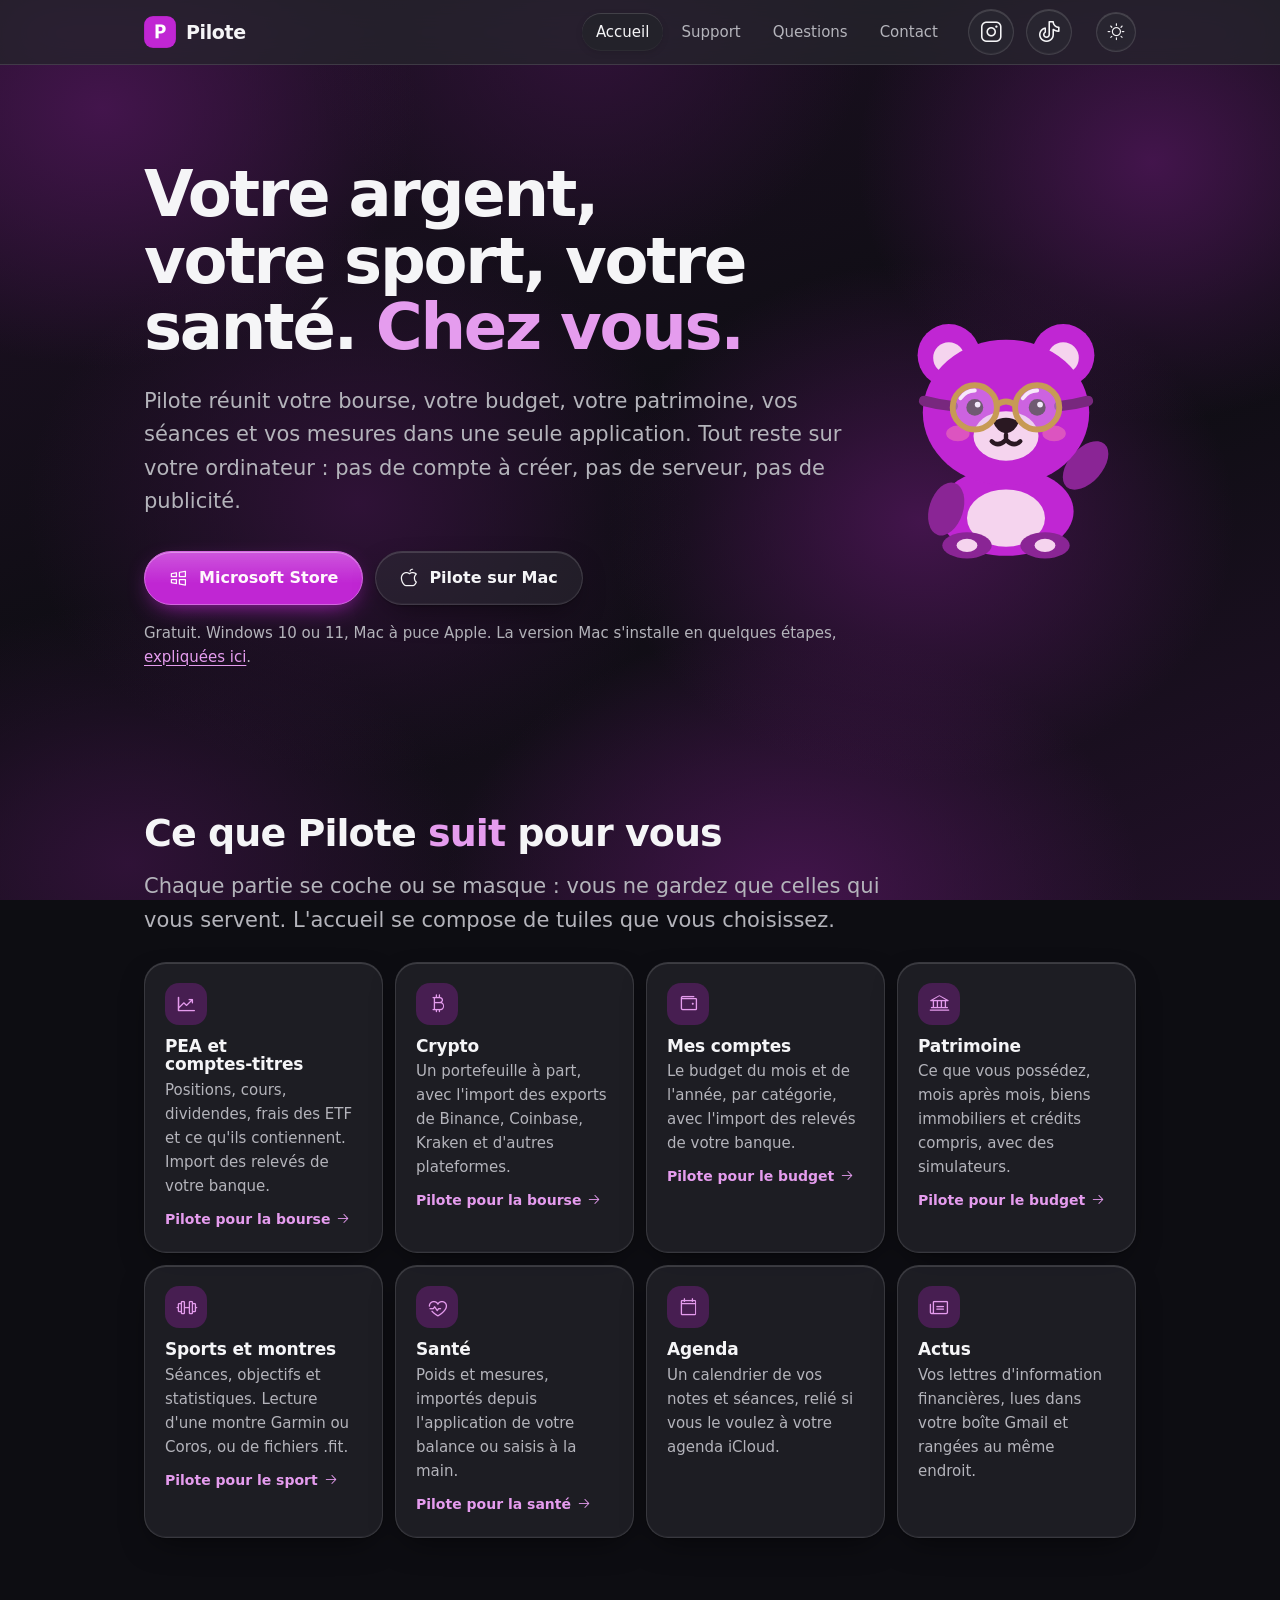
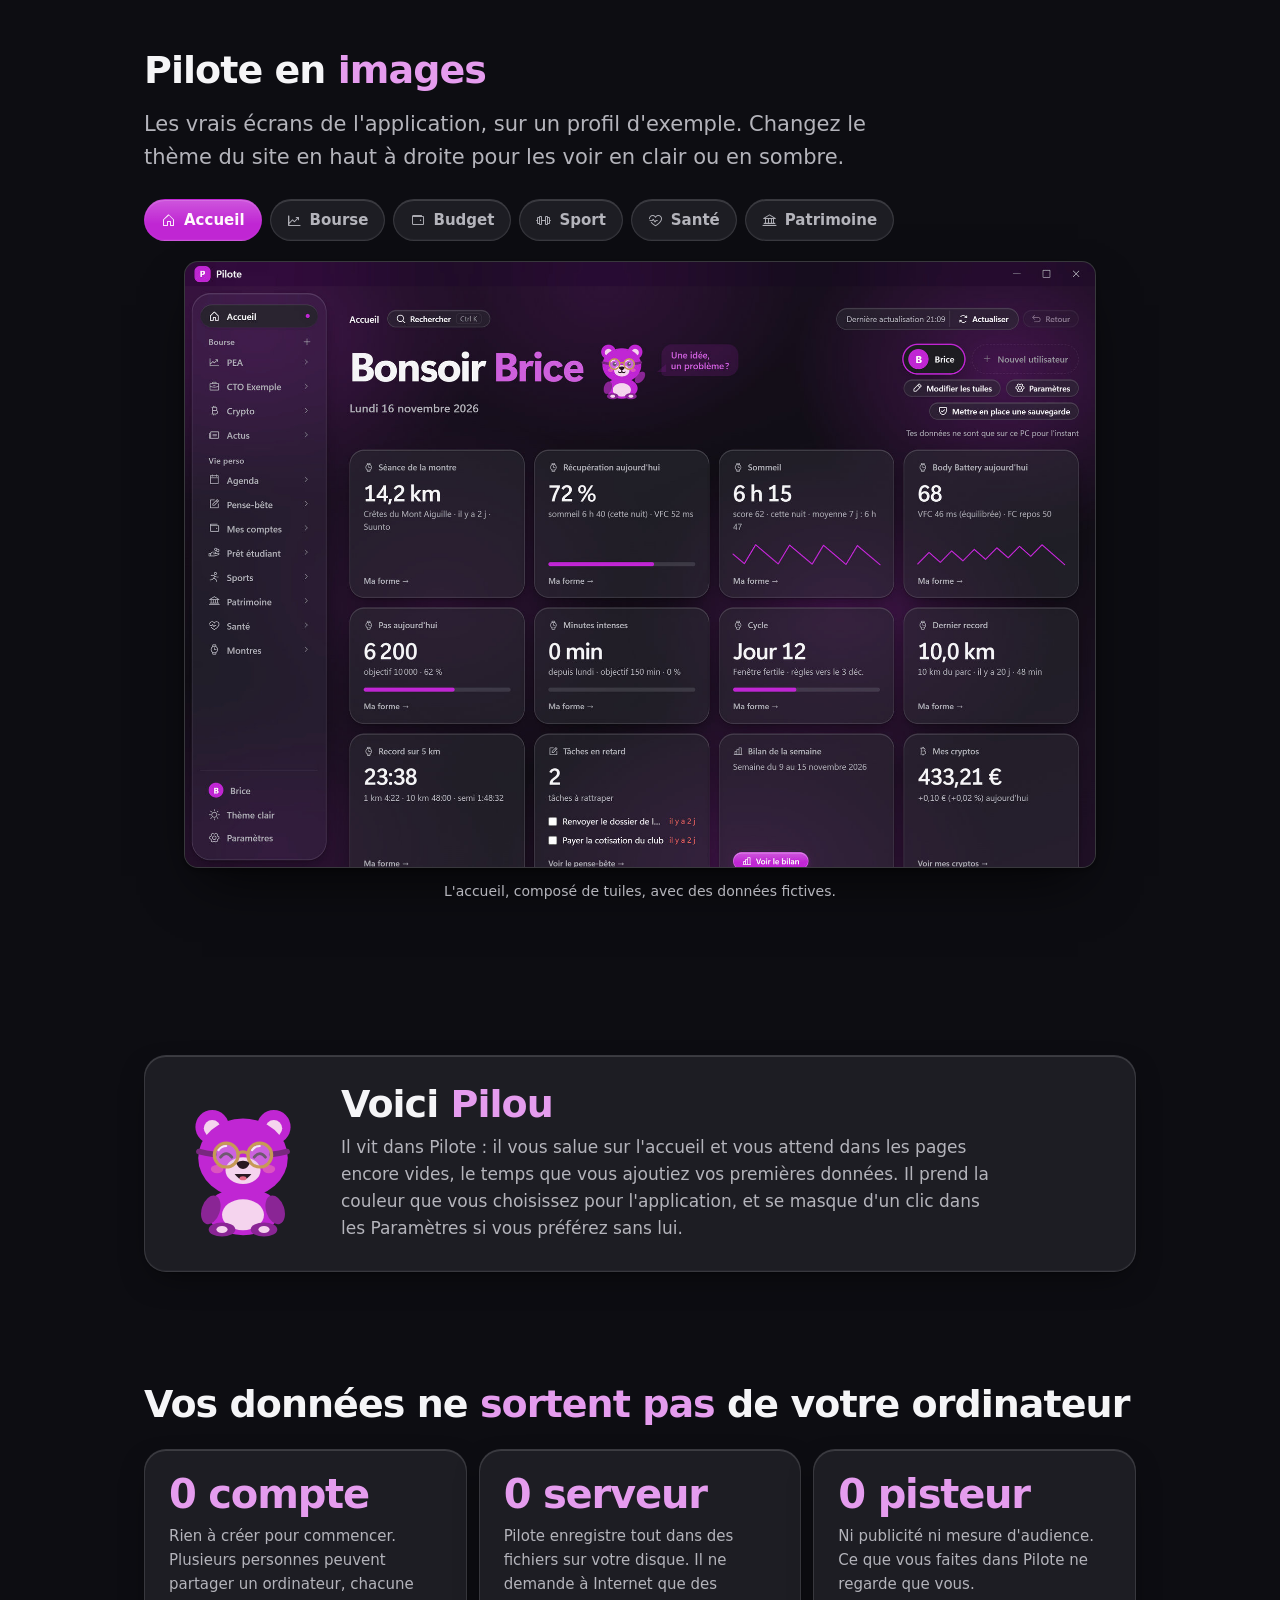
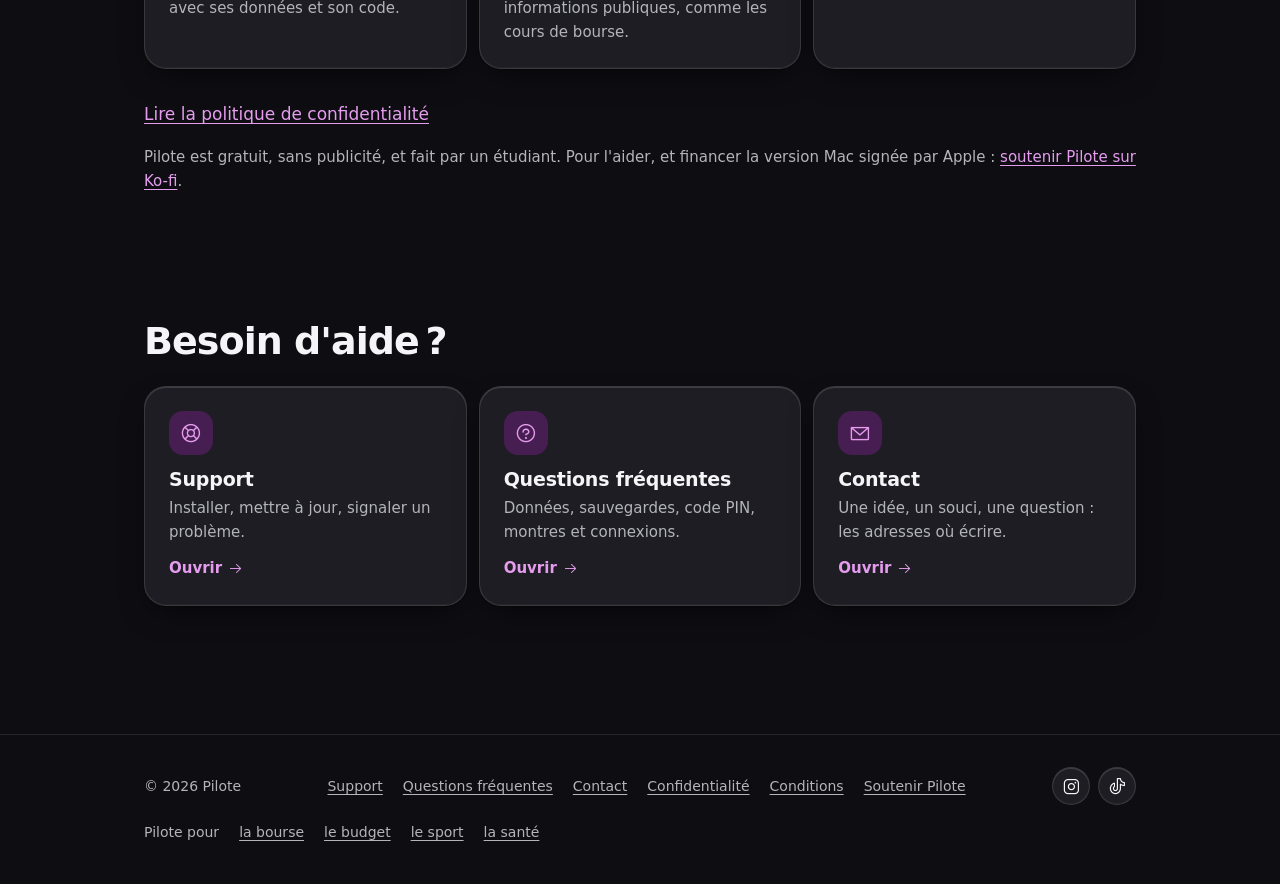
==== commit 86378e87: "Site : pastilles au-dessus des titres retirees, captures en 1800 px Co-Authored-By: Claude Opus 5.5 " ====
--- a/index.html
+++ b/index.html
@@ -100,14 +100,13 @@
   <section class="hero">
     <div class="wrap hero-grille">
       <div>
-      <p class="surtitre monte"><i class="ph ph-lock-simple" aria-hidden="true"></i>Application gratuite pour Windows et Mac</p>
       <h1 class="monte d1">Votre argent, votre sport, votre santé. <em>Chez vous.</em></h1>
       <p class="chapo monte d2">Pilote réunit votre bourse, votre budget, votre patrimoine, vos séances et vos mesures dans une seule application. Tout reste sur votre ordinateur&nbsp;: pas de compte à créer, pas de serveur, pas de publicité.</p>
       <div class="boutons monte d3">
         <a class="btn btn-plein" href="https://apps.microsoft.com/detail/9NLZ93TP5HD3"><i class="ph ph-windows-logo" aria-hidden="true"></i>Microsoft Store</a>
         <a class="btn btn-trait" href="mac.html"><i class="ph ph-apple-logo" aria-hidden="true"></i>Pilote sur Mac</a>
       </div>
-      <p class="petit mt16">Windows 10 ou 11, Mac à puce Apple. La version Mac s'installe en quelques étapes, <a href="mac.html">expliquées ici</a>.</p>
+      <p class="petit mt16">Gratuit. Windows 10 ou 11, Mac à puce Apple. La version Mac s'installe en quelques étapes, <a href="mac.html">expliquées ici</a>.</p>
       </div>
       <img class="pilou-hero monte d2" src="assets/pilou/pilou-salut.svg" width="200" height="212" alt="Pilou, l'ourson de Pilote, qui fait coucou">
     </div>
--- a/assets/style.css
+++ b/assets/style.css
@@ -135,7 +135,6 @@
 h3 { font-size: 19px; letter-spacing: -.01em; margin-bottom: 6px; }
 p { margin: 0 0 16px; }
 .chapo { font-size: clamp(18px, 2.2vw, 21px); color: var(--txt2); max-width: 36em; }
-.surtitre { display: inline-flex; align-items: center; gap: 8px; padding: 5px 14px 5px 10px; border-radius: 999px; background: var(--verre); border: 1px solid var(--verre-brd); box-shadow: var(--verre-lum); font-size: 14px; font-weight: 600; color: var(--accent-text); margin-bottom: 20px; }
 .petit { font-size: 15px; color: var(--txt2); }
 .texte p, .texte li { hyphens: auto; }
 .texte h2 { font-size: 28px; margin: 48px 0 12px; }
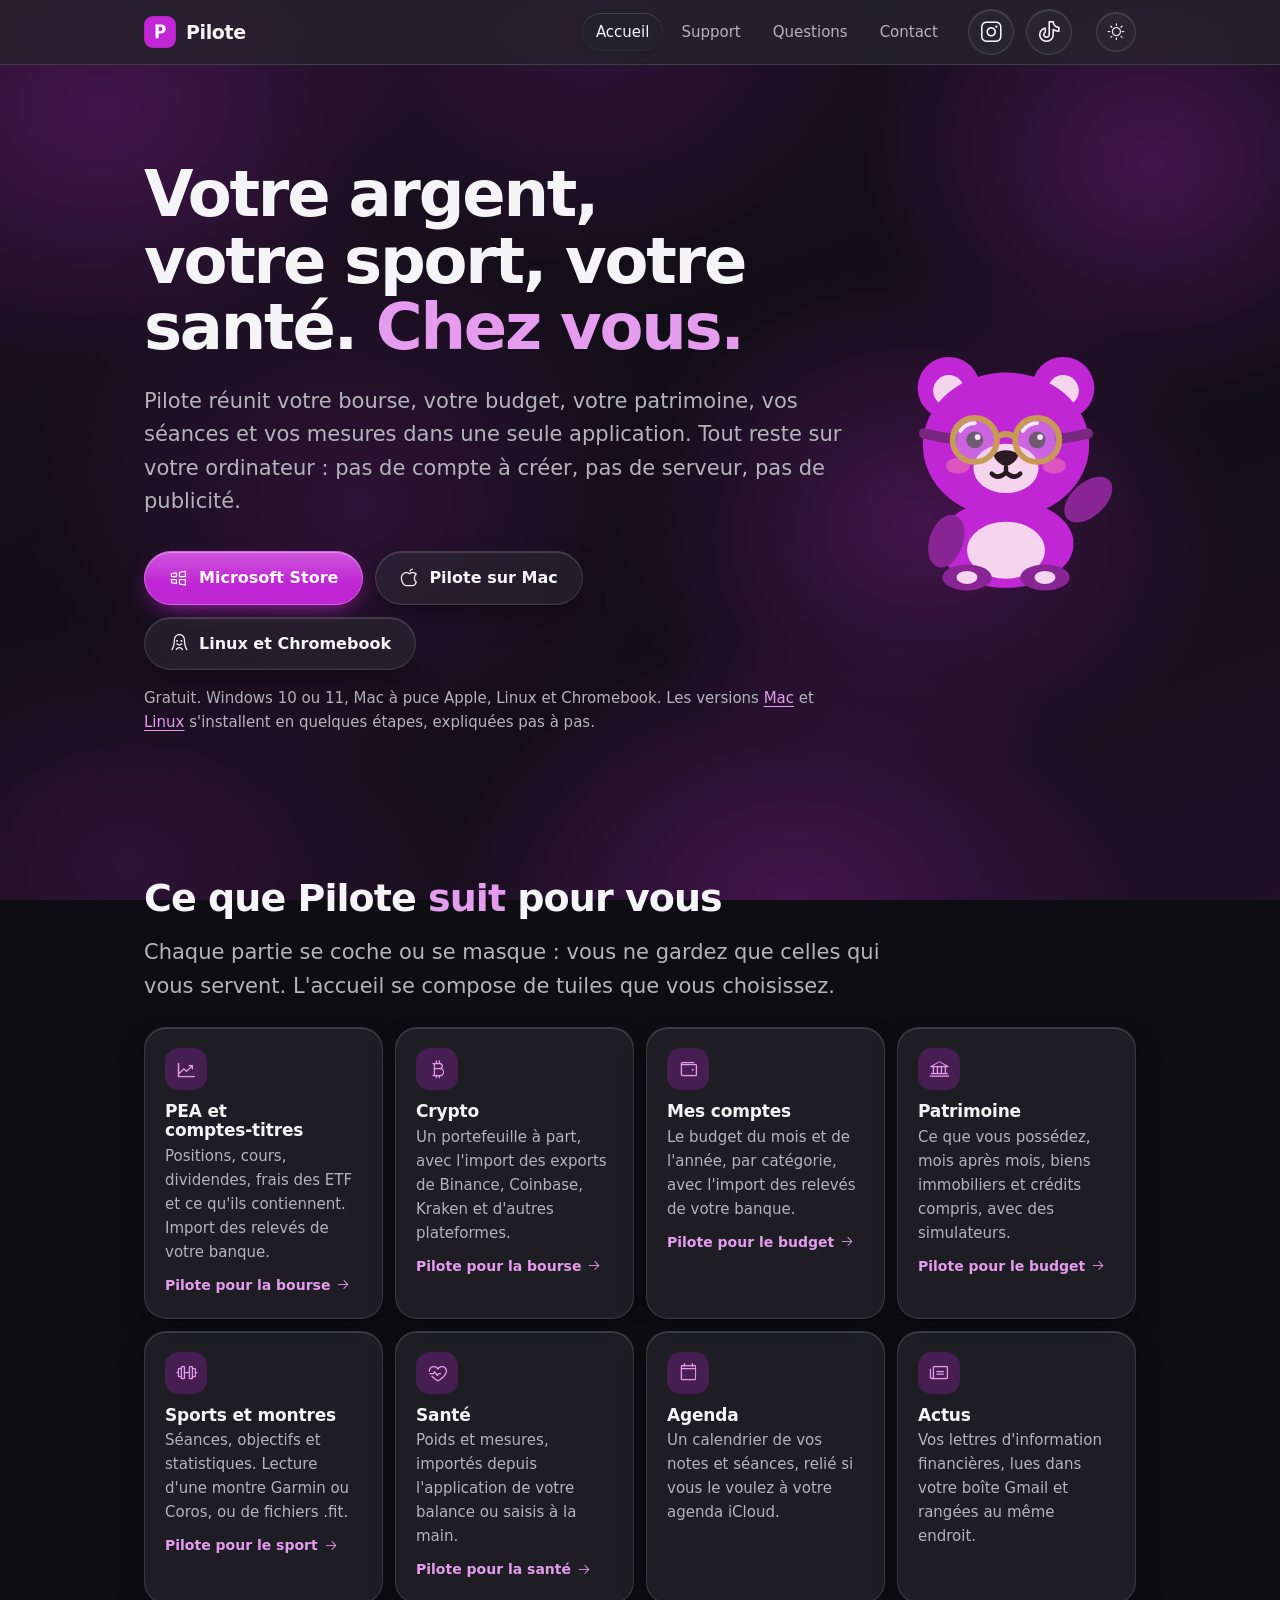
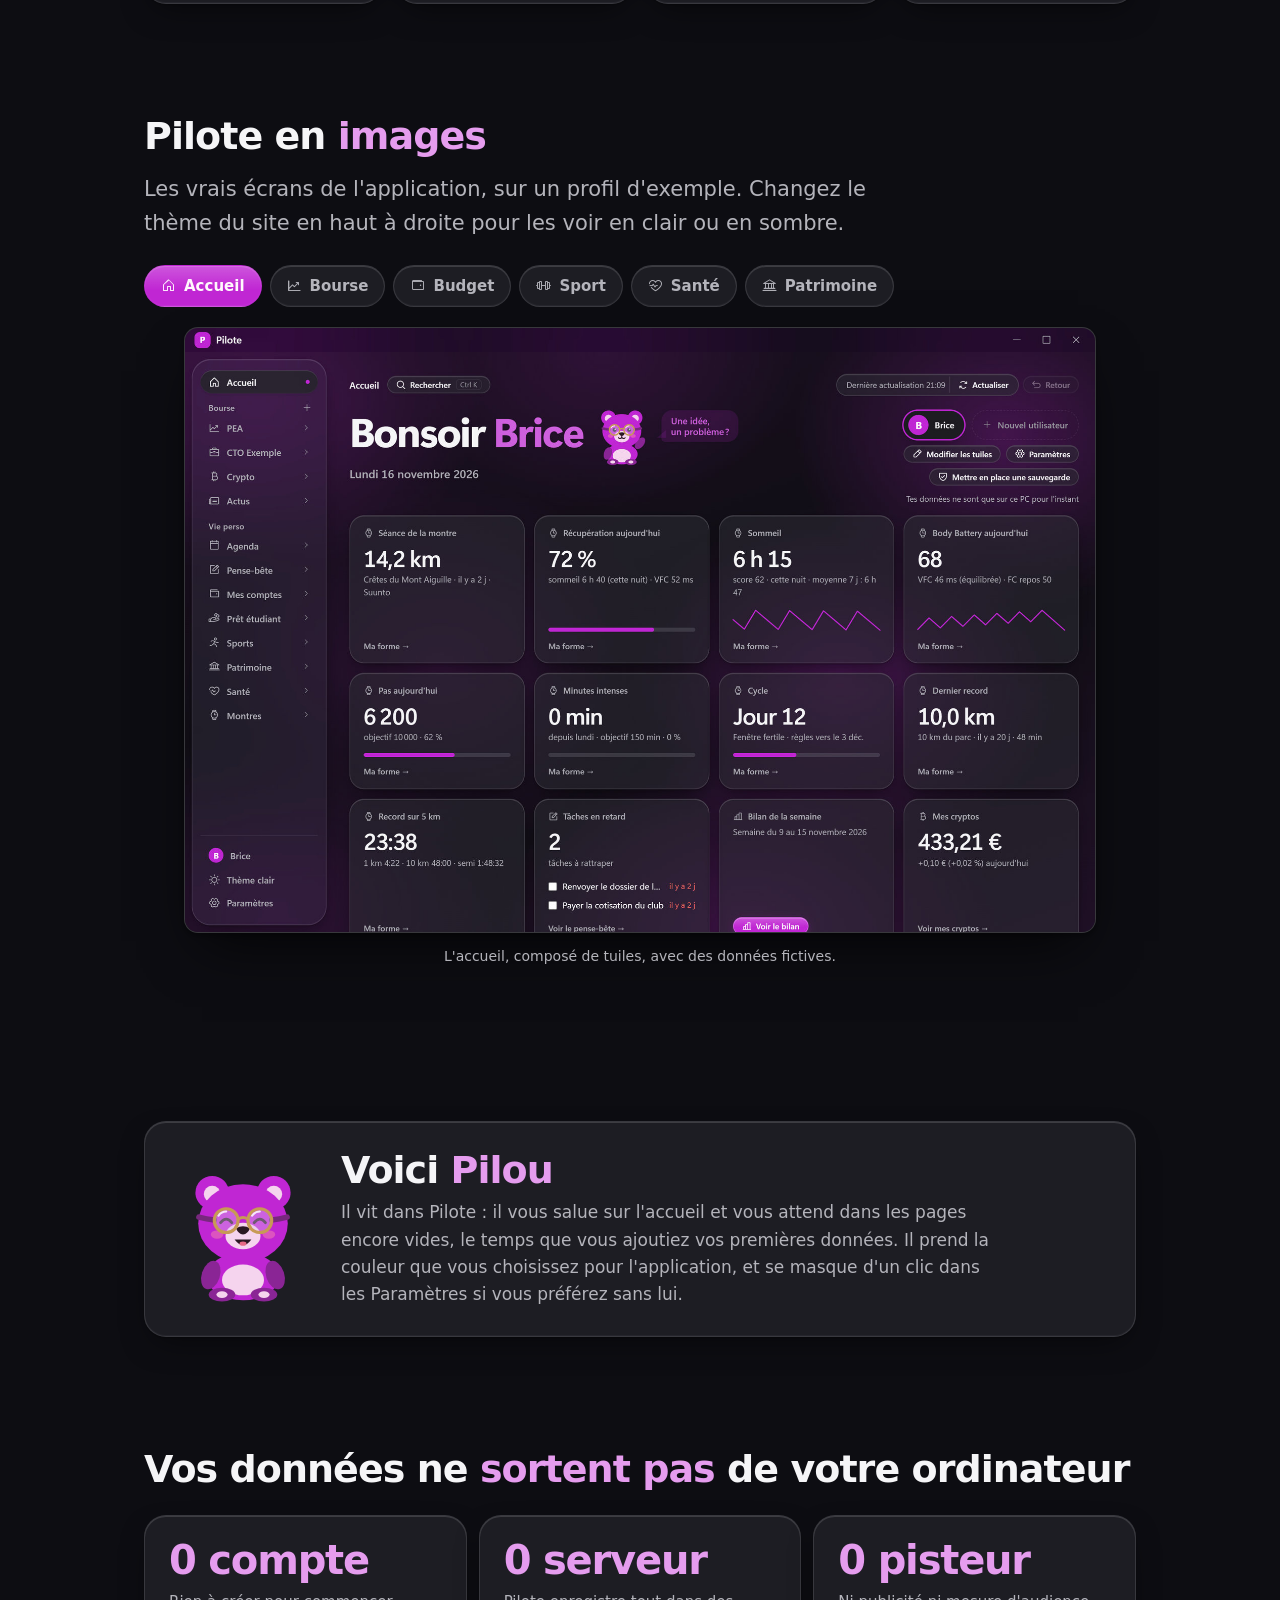
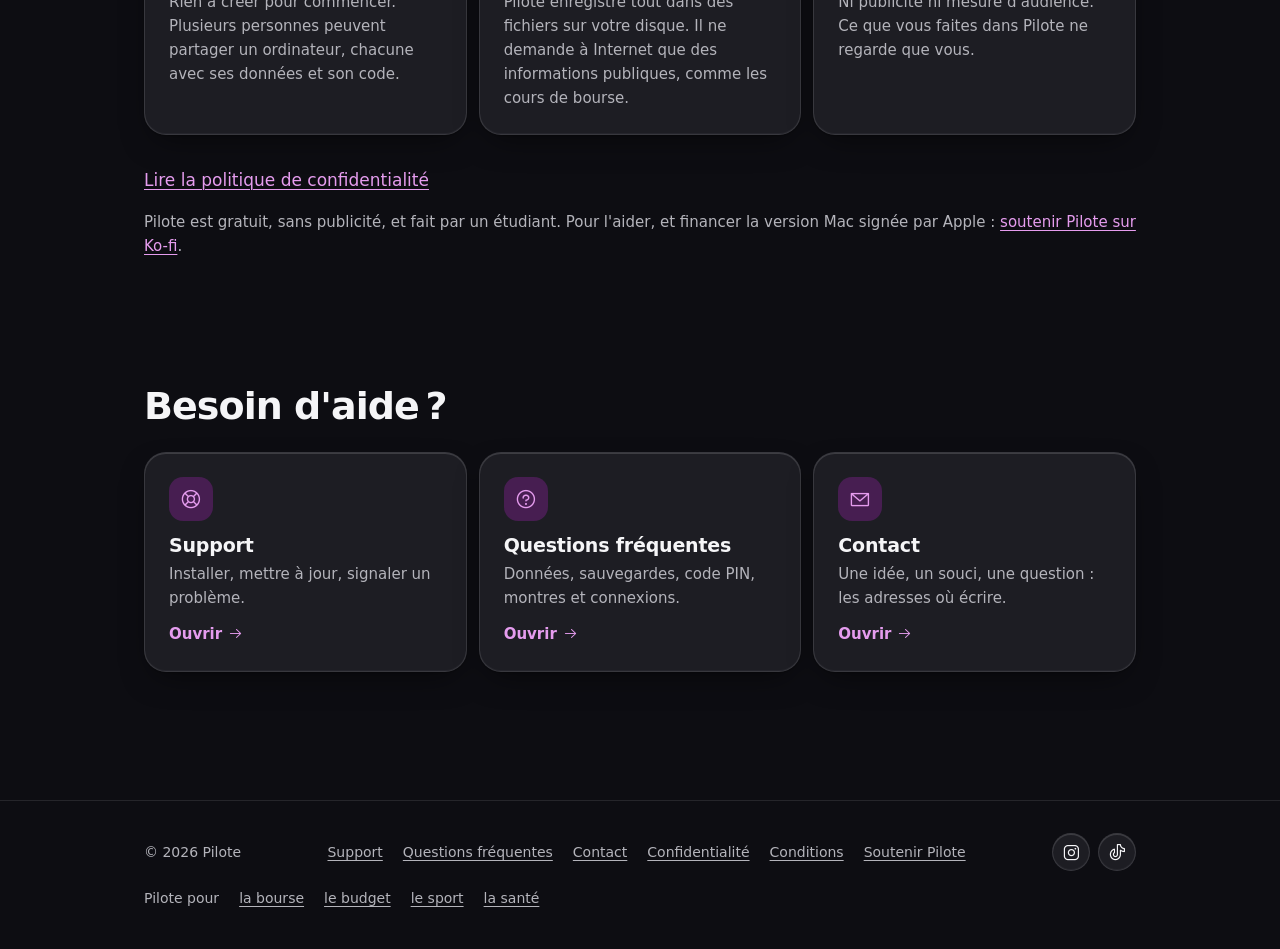
==== commit ba689725: "Site : Pilote sur Linux et Chromebook (page linux.html, tuto, boutons, FAQ, support) Co-Authored-By:" ====
--- a/index.html
+++ b/index.html
@@ -4,13 +4,13 @@
 <meta charset="UTF-8">
 <meta name="viewport" content="width=device-width, initial-scale=1">
 <title>Pilote, appli gratuite pour suivre PEA, budget, sport et santé</title>
-<meta name="description" content="Pilote réunit votre bourse, votre budget, votre sport, votre santé et votre patrimoine dans une application gratuite pour Windows et Mac. Aucun compte, aucune donnée envoyée.">
+<meta name="description" content="Pilote réunit votre bourse, votre budget, votre sport, votre santé et votre patrimoine dans une application gratuite pour Windows, Mac et Linux. Aucun compte, aucune donnée envoyée.">
 <link rel="canonical" href="https://pilote-appli.github.io/">
 <meta property="og:type" content="website">
 <meta property="og:site_name" content="Pilote">
 <meta property="og:locale" content="fr_FR">
 <meta property="og:title" content="Pilote, appli gratuite pour suivre PEA, budget, sport et santé">
-<meta property="og:description" content="Pilote réunit votre bourse, votre budget, votre sport, votre santé et votre patrimoine dans une application gratuite pour Windows et Mac. Aucun compte, aucune donnée envoyée.">
+<meta property="og:description" content="Pilote réunit votre bourse, votre budget, votre sport, votre santé et votre patrimoine dans une application gratuite pour Windows, Mac et Linux. Aucun compte, aucune donnée envoyée.">
 <meta property="og:url" content="https://pilote-appli.github.io/">
 <meta property="og:image" content="https://pilote-appli.github.io/assets/partage.jpg">
 <meta property="og:image:width" content="1200">
@@ -54,9 +54,9 @@
    "url": "https://pilote-appli.github.io/",
    "image": "https://pilote-appli.github.io/assets/partage.jpg",
    "screenshot": "https://pilote-appli.github.io/assets/ecrans/accueil-clair.jpg",
-   "description": "Application gratuite pour Windows et Mac qui réunit le suivi du PEA, des comptes-titres et de la crypto, le budget, le patrimoine, le sport et la santé. Aucun compte, aucune donnée envoyée.",
+   "description": "Application gratuite pour Windows, Mac et Linux qui réunit le suivi du PEA, des comptes-titres et de la crypto, le budget, le patrimoine, le sport et la santé. Aucun compte, aucune donnée envoyée.",
    "applicationCategory": "FinanceApplication",
-   "operatingSystem": "Windows 10, Windows 11, macOS",
+   "operatingSystem": "Windows 10, Windows 11, macOS, Linux, ChromeOS",
    "inLanguage": "fr-FR",
    "downloadUrl": "https://apps.microsoft.com/detail/9NLZ93TP5HD3",
    "publisher": {
@@ -105,8 +105,9 @@
       <div class="boutons monte d3">
         <a class="btn btn-plein" href="https://apps.microsoft.com/detail/9NLZ93TP5HD3"><i class="ph ph-windows-logo" aria-hidden="true"></i>Microsoft Store</a>
         <a class="btn btn-trait" href="mac.html"><i class="ph ph-apple-logo" aria-hidden="true"></i>Pilote sur Mac</a>
-      </div>
-      <p class="petit mt16">Gratuit. Windows 10 ou 11, Mac à puce Apple. La version Mac s'installe en quelques étapes, <a href="mac.html">expliquées ici</a>.</p>
+        <a class="btn btn-trait" href="linux.html"><i class="ph ph-linux-logo" aria-hidden="true"></i>Linux et Chromebook</a>
+      </div>
+      <p class="petit mt16">Gratuit. Windows 10 ou 11, Mac à puce Apple, Linux et Chromebook. Les versions <a href="mac.html">Mac</a> et <a href="linux.html">Linux</a> s'installent en quelques étapes, expliquées pas à pas.</p>
       </div>
       <img class="pilou-hero monte d2" src="assets/pilou/pilou-salut.svg" width="200" height="212" alt="Pilou, l'ourson de Pilote, qui fait coucou">
     </div>
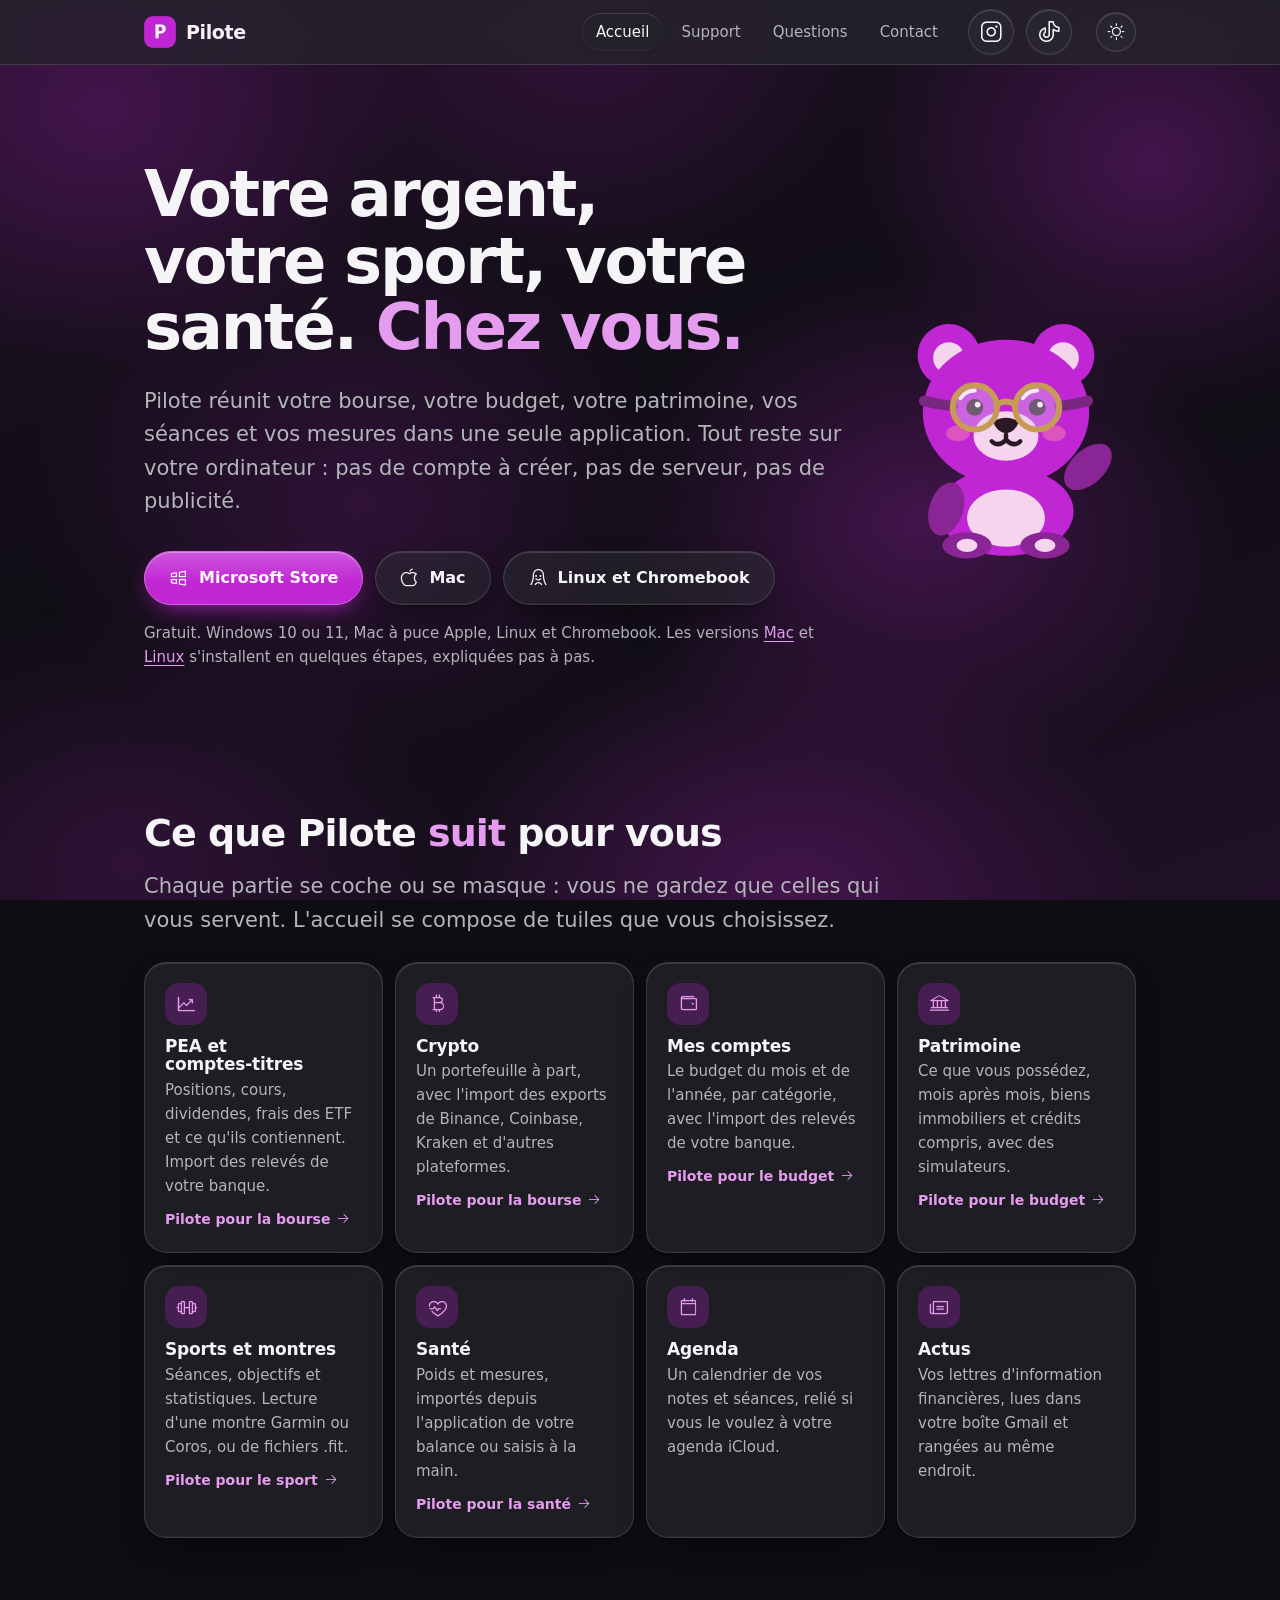
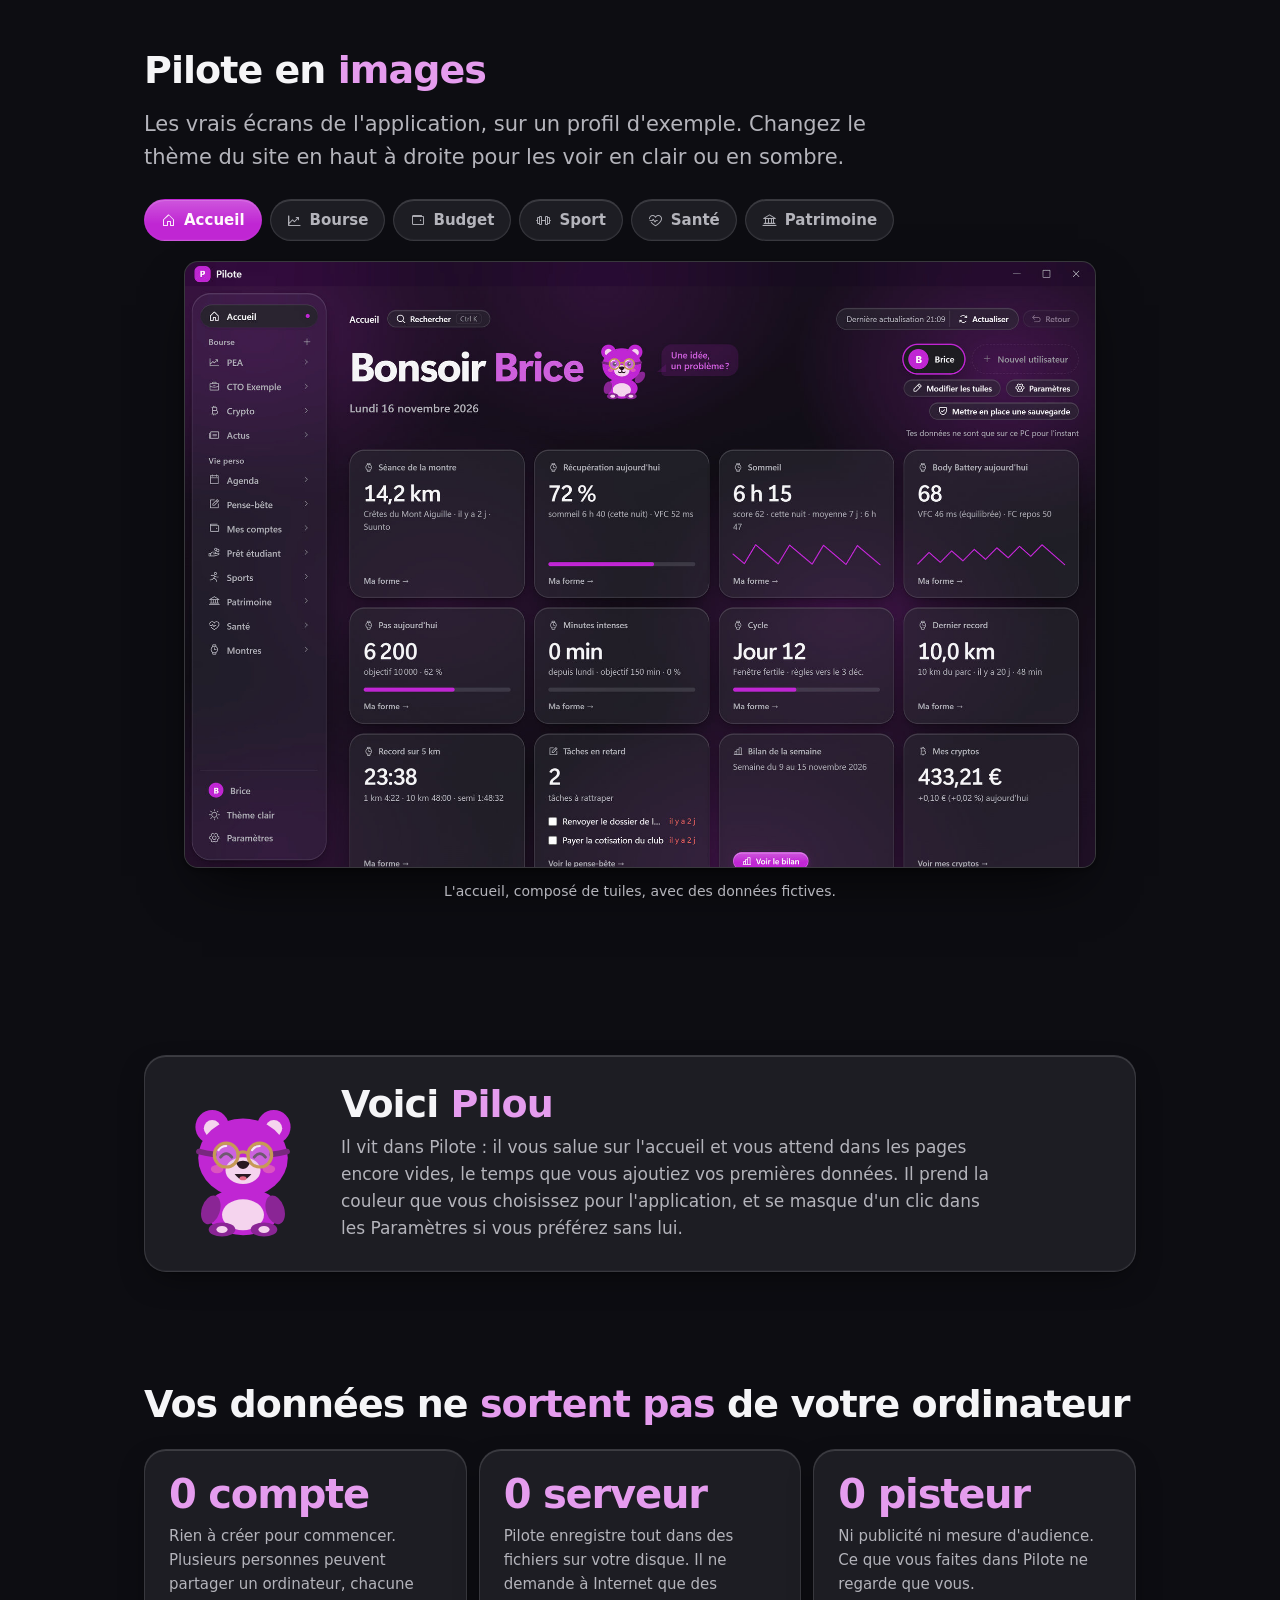
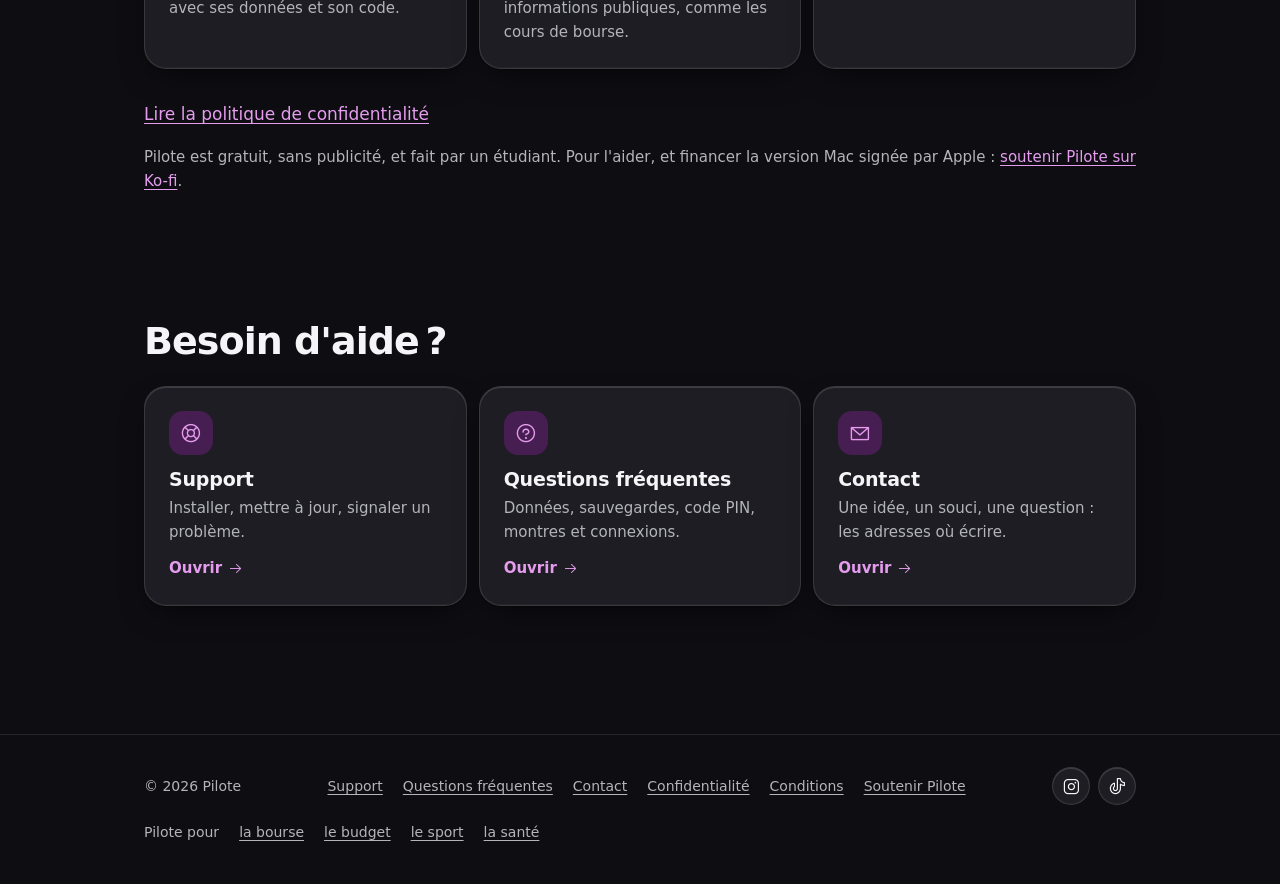
==== commit d8464e1d: "Site : bouton « Mac » au lieu de « Pilote sur Mac » Co-Authored-By: Claude Opus 5.5 <noreply@anthrop" ====
--- a/index.html
+++ b/index.html
@@ -104,7 +104,7 @@
       <p class="chapo monte d2">Pilote réunit votre bourse, votre budget, votre patrimoine, vos séances et vos mesures dans une seule application. Tout reste sur votre ordinateur&nbsp;: pas de compte à créer, pas de serveur, pas de publicité.</p>
       <div class="boutons monte d3">
         <a class="btn btn-plein" href="https://apps.microsoft.com/detail/9NLZ93TP5HD3"><i class="ph ph-windows-logo" aria-hidden="true"></i>Microsoft Store</a>
-        <a class="btn btn-trait" href="mac.html"><i class="ph ph-apple-logo" aria-hidden="true"></i>Pilote sur Mac</a>
+        <a class="btn btn-trait" href="mac.html"><i class="ph ph-apple-logo" aria-hidden="true"></i>Mac</a>
         <a class="btn btn-trait" href="linux.html"><i class="ph ph-linux-logo" aria-hidden="true"></i>Linux et Chromebook</a>
       </div>
       <p class="petit mt16">Gratuit. Windows 10 ou 11, Mac à puce Apple, Linux et Chromebook. Les versions <a href="mac.html">Mac</a> et <a href="linux.html">Linux</a> s'installent en quelques étapes, expliquées pas à pas.</p>
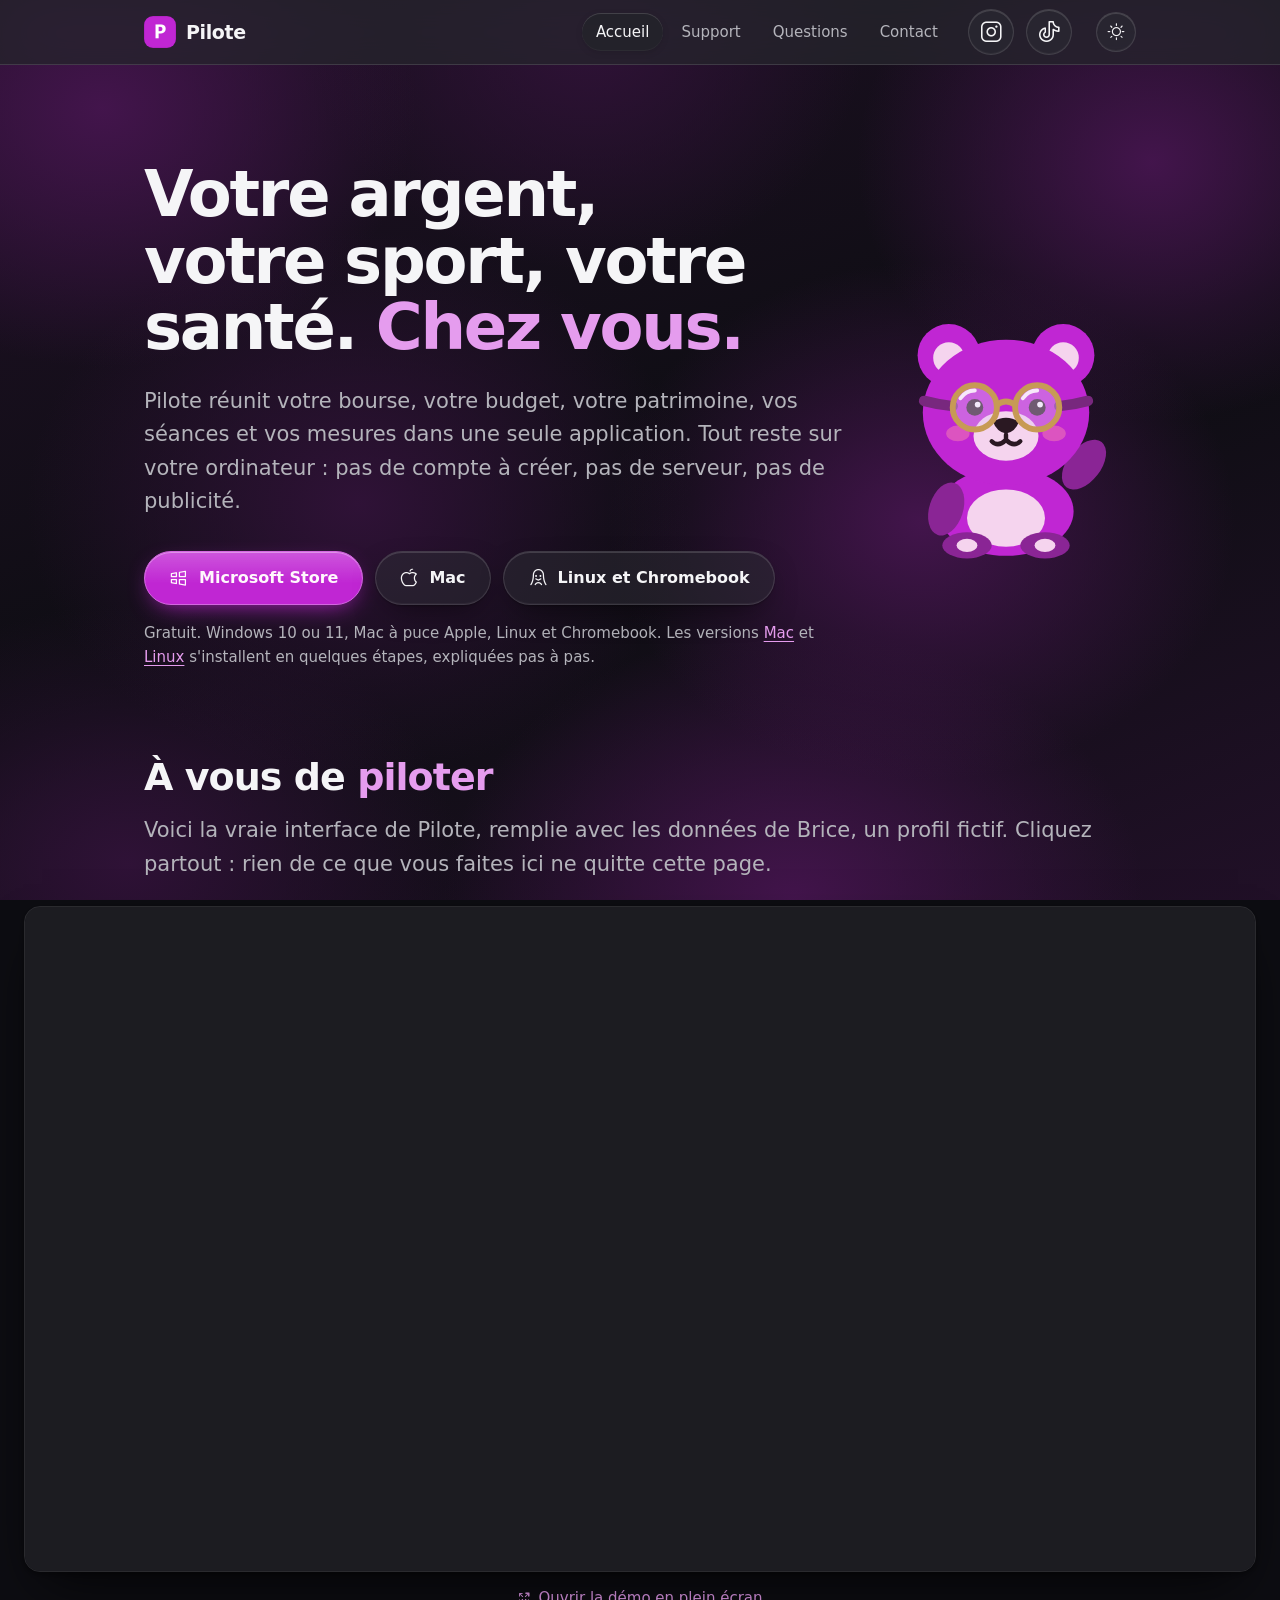
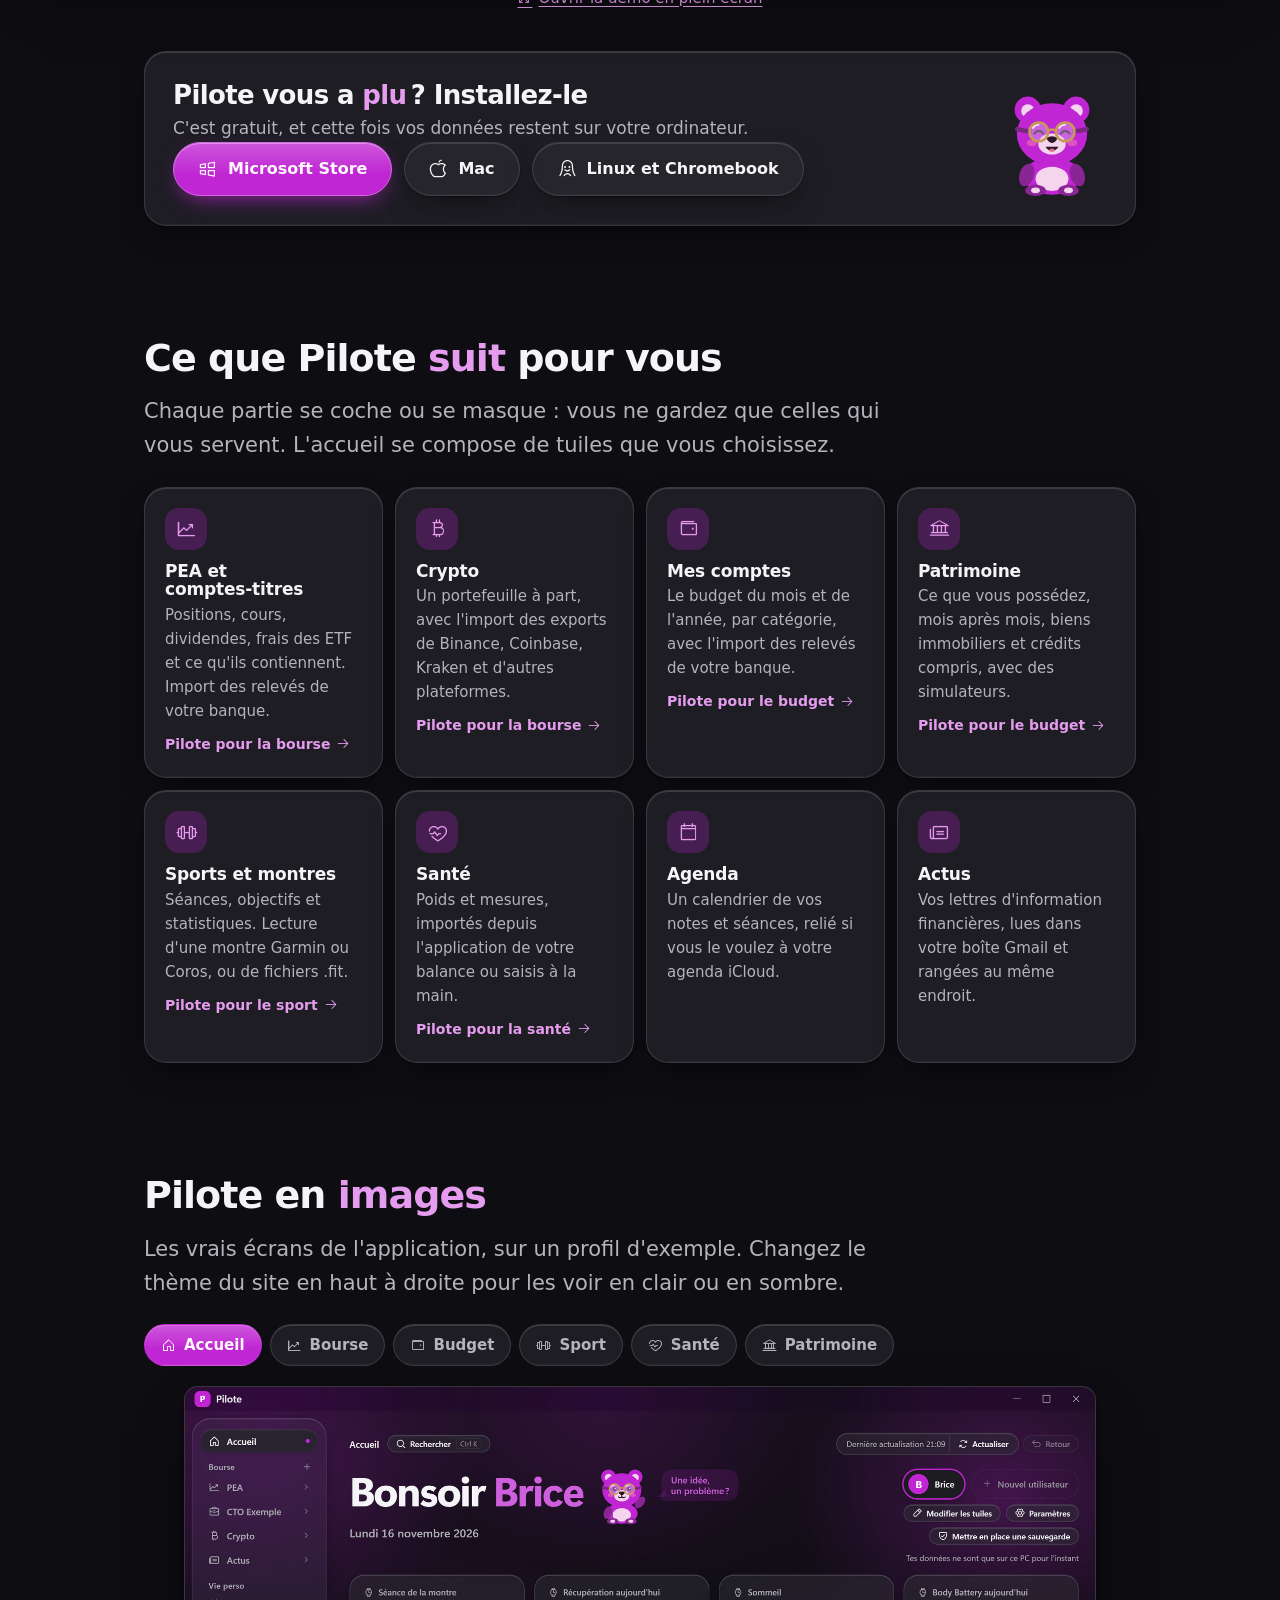
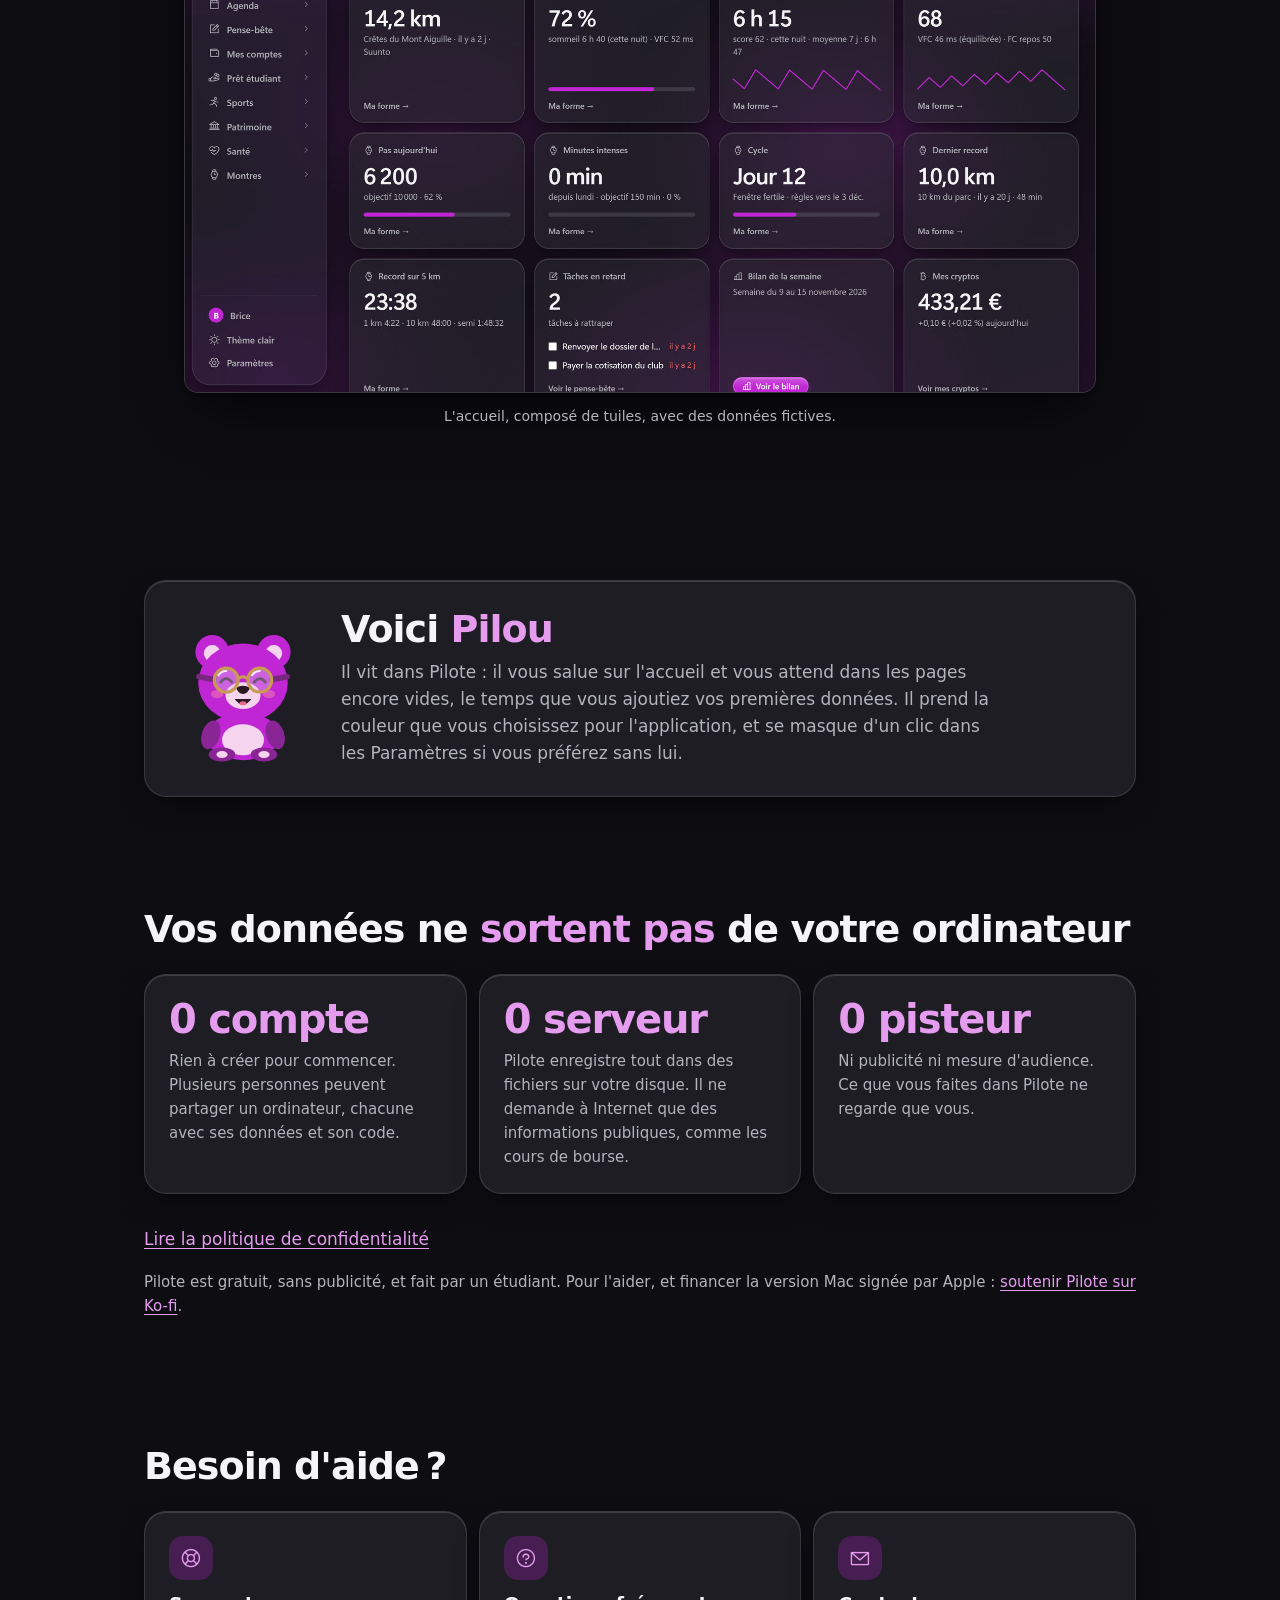
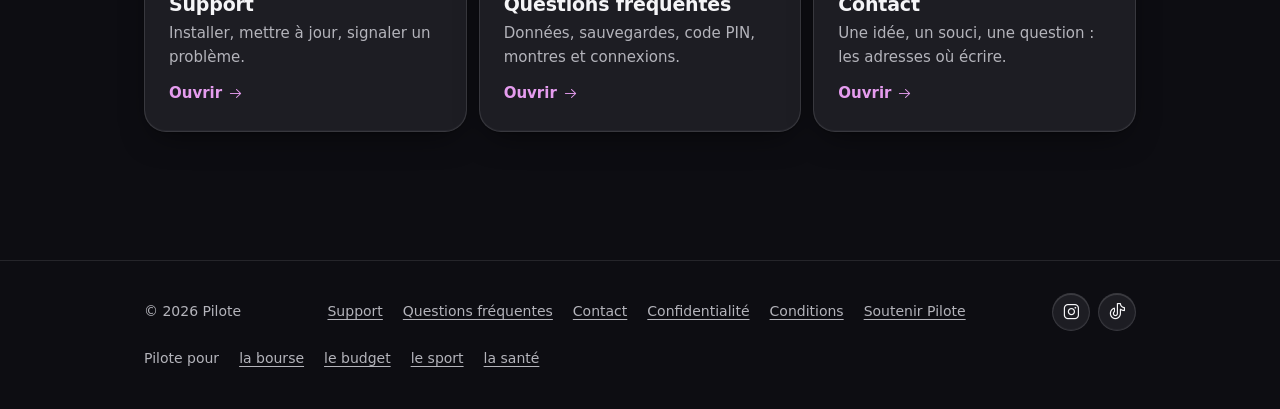
==== commit 6e96b62d: "Site : demo cliquable de Pilote sous les boutons d'installation « À vous de piloter » : la vraie int" ====
--- a/index.html
+++ b/index.html
@@ -76,6 +76,7 @@
 <link rel="stylesheet" href="assets/phosphor/phosphor.css">
 <script src="assets/theme.js"></script>
 <script src="assets/galerie.js"></script>
+<script src="assets/demo.js"></script>
 </head>
 <body>
 <a class="evite" href="#contenu">Aller au contenu</a>
@@ -113,6 +114,37 @@
     </div>
   </section>
 
+  <section class="section demo" id="essayer" aria-labelledby="demo-titre">
+    <div class="wrap demo-wrap">
+      <h2 id="demo-titre">À vous de <em>piloter</em></h2>
+      <p class="chapo">Voici la vraie interface de Pilote, remplie avec les données de Brice, un profil fictif. Cliquez partout&nbsp;: rien de ce que vous faites ici ne quitte cette page.</p>
+      <div class="demo-cadre" data-demo>
+        <iframe data-src="demo/" title="Pilote, avec les données de Brice" loading="lazy"></iframe>
+        <div class="demo-repli">
+          <div class="fenetre-app">
+            <img class="si-sombre" src="assets/ecrans/accueil-sombre.jpg" width="900" height="598" loading="lazy" alt="L'accueil de Pilote avec les données de Brice, en thème sombre.">
+            <img class="si-clair" src="assets/ecrans/accueil-clair.jpg" width="900" height="598" loading="lazy" alt="L'accueil de Pilote avec les données de Brice, en thème clair.">
+          </div>
+          <p class="petit">La démo se manipule sur un ordinateur&nbsp;: Pilote est une application pour Windows, Mac et Linux. <a href="demo/">L'ouvrir quand même</a></p>
+        </div>
+      </div>
+      <p class="demo-plein"><a href="demo/" target="_blank" rel="noopener"><i class="ph ph-arrows-out" aria-hidden="true"></i>Ouvrir la démo en plein écran</a></p>
+
+      <div class="appel" id="installer">
+        <div>
+          <h2>Pilote vous a <em>plu</em>&#8239;? Installez-le</h2>
+          <p>C'est gratuit, et cette fois vos données restent sur votre ordinateur.</p>
+          <div class="boutons mt16">
+            <a class="btn btn-plein" href="https://apps.microsoft.com/detail/9NLZ93TP5HD3"><i class="ph ph-windows-logo" aria-hidden="true"></i>Microsoft Store</a>
+            <a class="btn btn-trait" href="mac.html"><i class="ph ph-apple-logo" aria-hidden="true"></i>Mac</a>
+            <a class="btn btn-trait" href="linux.html"><i class="ph ph-linux-logo" aria-hidden="true"></i>Linux et Chromebook</a>
+          </div>
+        </div>
+        <img src="assets/pilou/pilou-joyeux.svg" width="200" height="212" alt="">
+      </div>
+    </div>
+  </section>
+
   <section class="section">
     <div class="wrap">
       <h2>Ce que Pilote <em>suit</em> pour vous</h2>
--- a/assets/style.css
+++ b/assets/style.css
@@ -315,6 +315,27 @@
   .js-galerie .galerie-ecran:not([hidden]) { animation: fondu .25s var(--ease); }
   @keyframes fondu { from { opacity: 0; } to { opacity: 1; } }
 }
+
+/* Démo de l'accueil : la vraie interface de Pilote dans un cadre (demo.js la
+   met à l'échelle). Plus large que le reste de la page, pour que le texte de
+   l'app reste lisible. Sans JS ou sur un téléphone : la capture de l'accueil. */
+.demo { padding-top: 0; }
+.demo-wrap { max-width: 1320px; }
+.demo-wrap > h2, .demo-wrap > .chapo { max-width: 992px; margin-left: auto; margin-right: auto; }
+.demo-wrap > .chapo { margin-bottom: 24px; }
+.demo-cadre { position: relative; }
+.demo-cadre iframe { display: none; position: absolute; top: 0; left: 0; width: 1366px; height: 740px; border: 0;
+  transform-origin: 0 0; background: var(--bg2); }
+.demo-cadre.demo-active { overflow: hidden; border-radius: 16px; border: 1px solid var(--verre-brd);
+  box-shadow: var(--verre-lum), var(--sh-md); }
+.demo-cadre.demo-active iframe { display: block; }
+.demo-cadre.demo-active .demo-repli { display: none; }
+.demo-repli { max-width: 992px; margin: 0 auto; }
+.demo-repli .petit { margin-top: 12px; text-align: center; }
+.demo-plein { text-align: center; margin: 14px 0 0; font-size: 15px; }
+.demo-plein a { display: inline-flex; align-items: center; gap: 6px; }
+.demo-cadre:not(.demo-active) + .demo-plein { display: none; }
+.demo .appel { max-width: 992px; margin: 40px auto 0; }
 
 /* Cartes des modules qui mènent à une page d'usage */
 a.module { display: block; color: var(--txt); text-decoration: none; transition: background-color .2s var(--ease), transform .25s var(--ease-spring), box-shadow .2s var(--ease); }
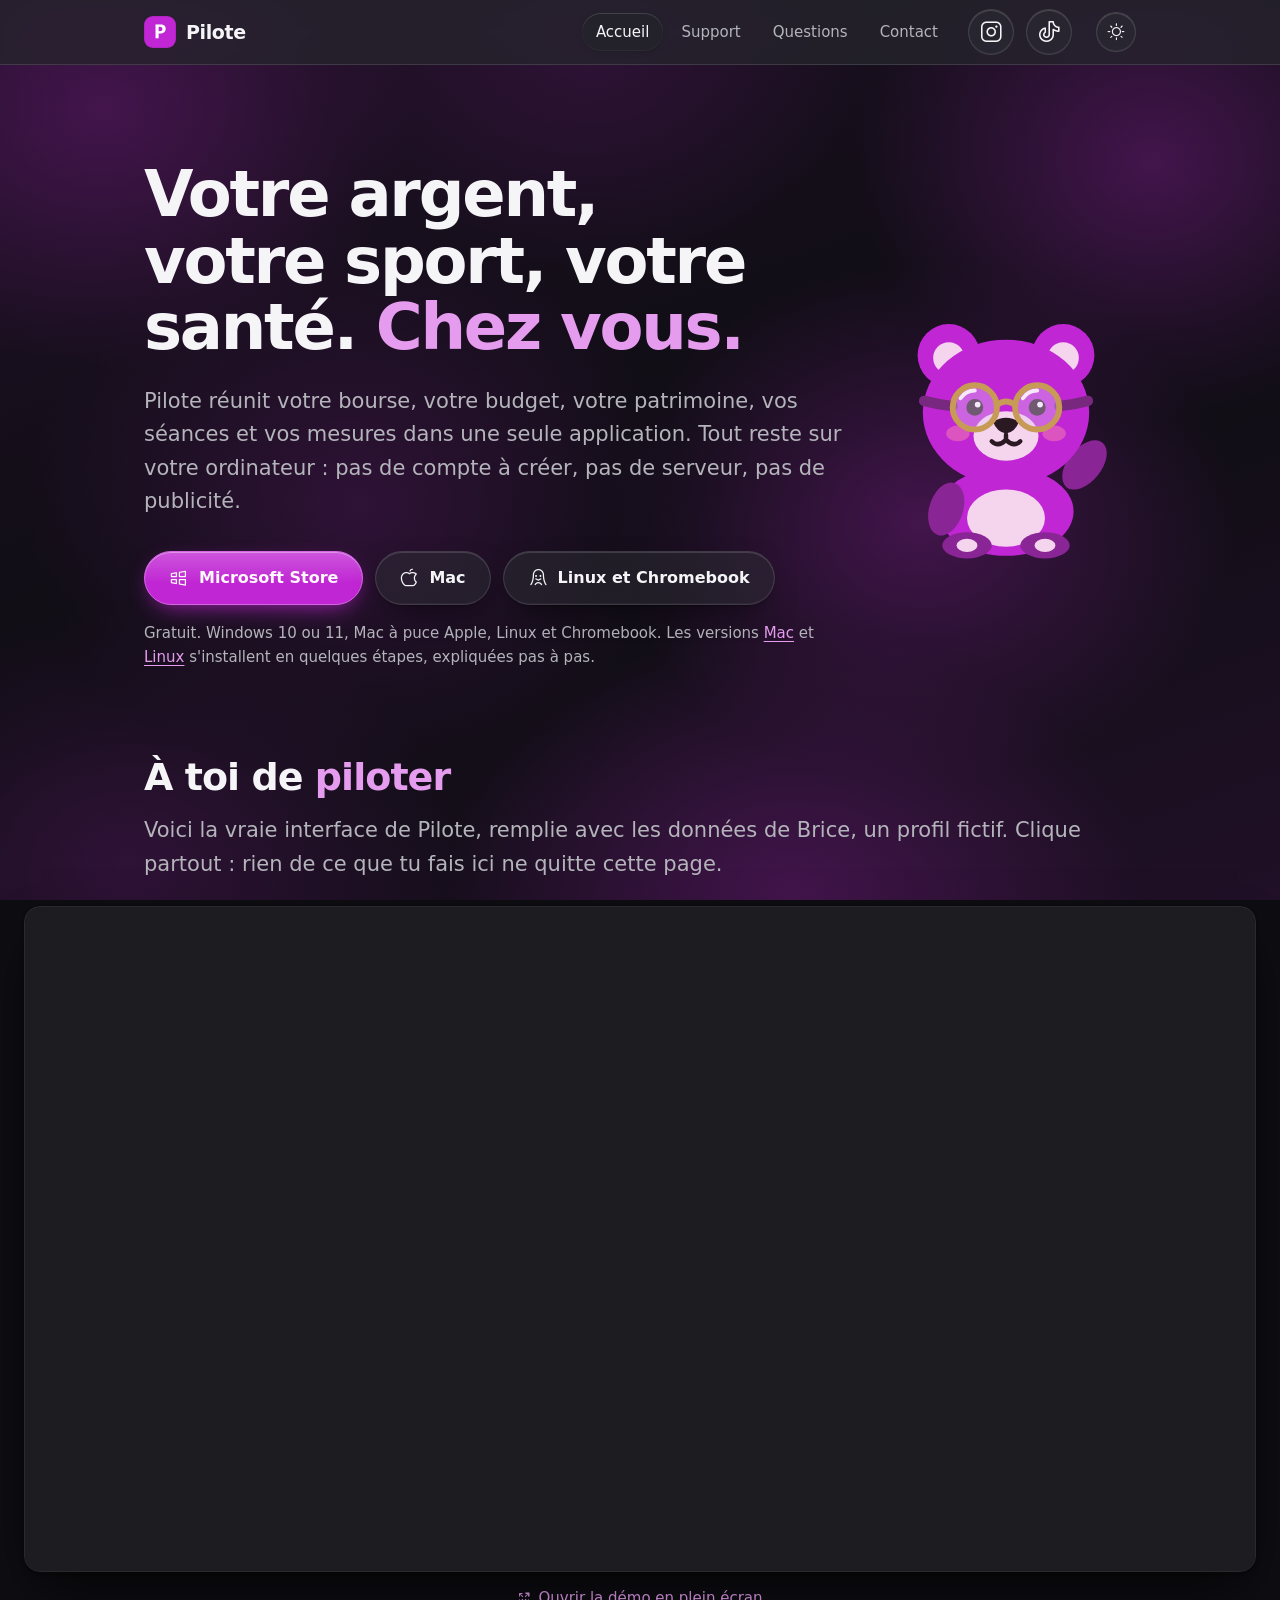
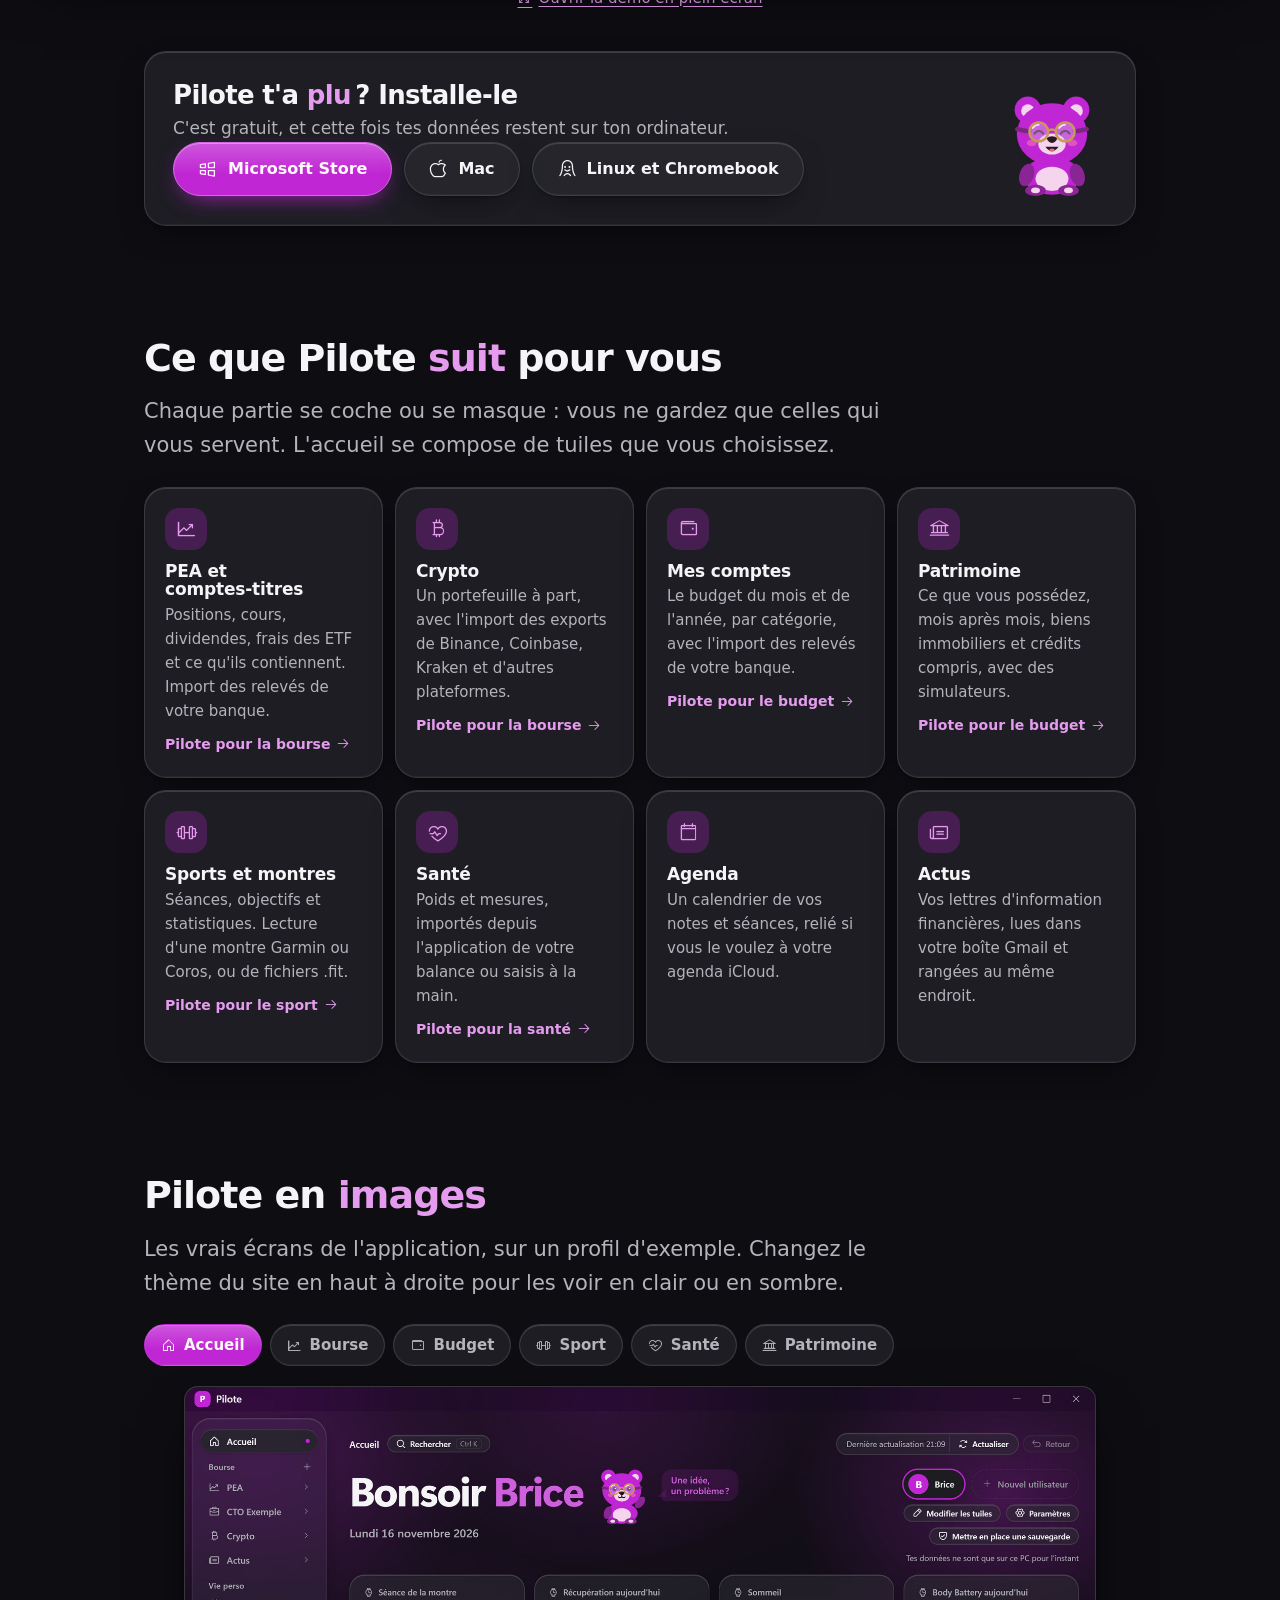
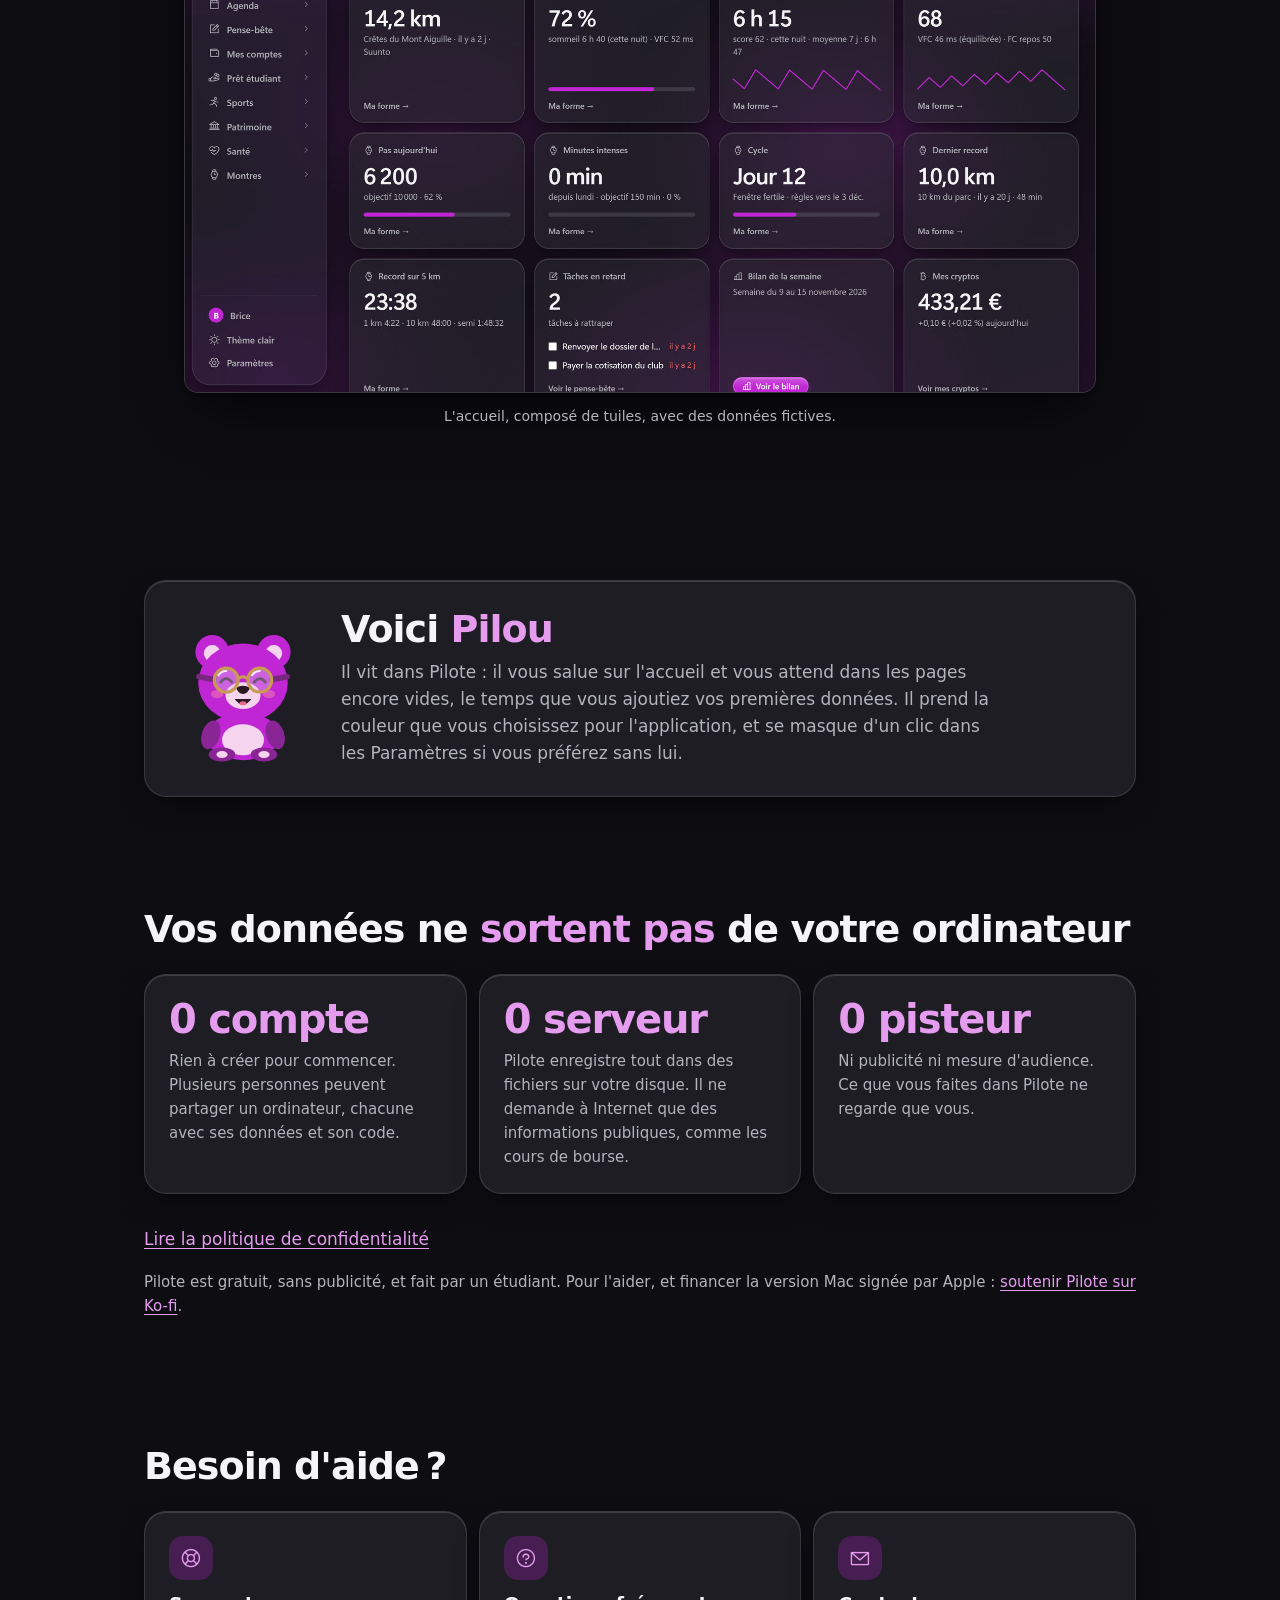
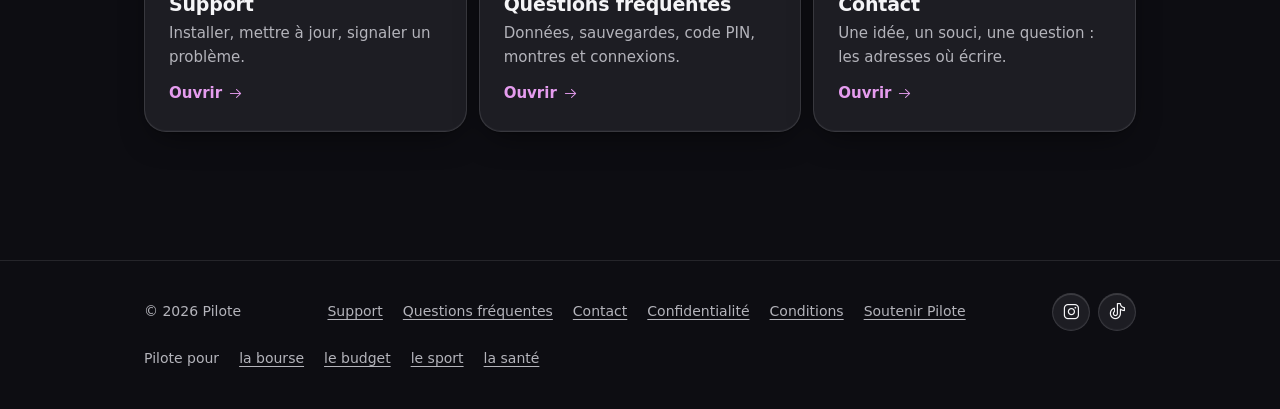
==== commit 58b89b9e: "Demo : « A toi de piloter », section au tutoiement Choix d'Arthur. La section de la demo tutoie, com" ====
--- a/index.html
+++ b/index.html
@@ -116,8 +116,8 @@
 
   <section class="section demo" id="essayer" aria-labelledby="demo-titre">
     <div class="wrap demo-wrap">
-      <h2 id="demo-titre">À vous de <em>piloter</em></h2>
-      <p class="chapo">Voici la vraie interface de Pilote, remplie avec les données de Brice, un profil fictif. Cliquez partout&nbsp;: rien de ce que vous faites ici ne quitte cette page.</p>
+      <h2 id="demo-titre">À toi de <em>piloter</em></h2>
+      <p class="chapo">Voici la vraie interface de Pilote, remplie avec les données de Brice, un profil fictif. Clique partout&nbsp;: rien de ce que tu fais ici ne quitte cette page.</p>
       <div class="demo-cadre" data-demo>
         <iframe data-src="demo/" title="Pilote, avec les données de Brice" loading="lazy"></iframe>
         <div class="demo-repli">
@@ -132,8 +132,8 @@
 
       <div class="appel" id="installer">
         <div>
-          <h2>Pilote vous a <em>plu</em>&#8239;? Installez-le</h2>
-          <p>C'est gratuit, et cette fois vos données restent sur votre ordinateur.</p>
+          <h2>Pilote t'a <em>plu</em>&#8239;? Installe-le</h2>
+          <p>C'est gratuit, et cette fois tes données restent sur ton ordinateur.</p>
           <div class="boutons mt16">
             <a class="btn btn-plein" href="https://apps.microsoft.com/detail/9NLZ93TP5HD3"><i class="ph ph-windows-logo" aria-hidden="true"></i>Microsoft Store</a>
             <a class="btn btn-trait" href="mac.html"><i class="ph ph-apple-logo" aria-hidden="true"></i>Mac</a>
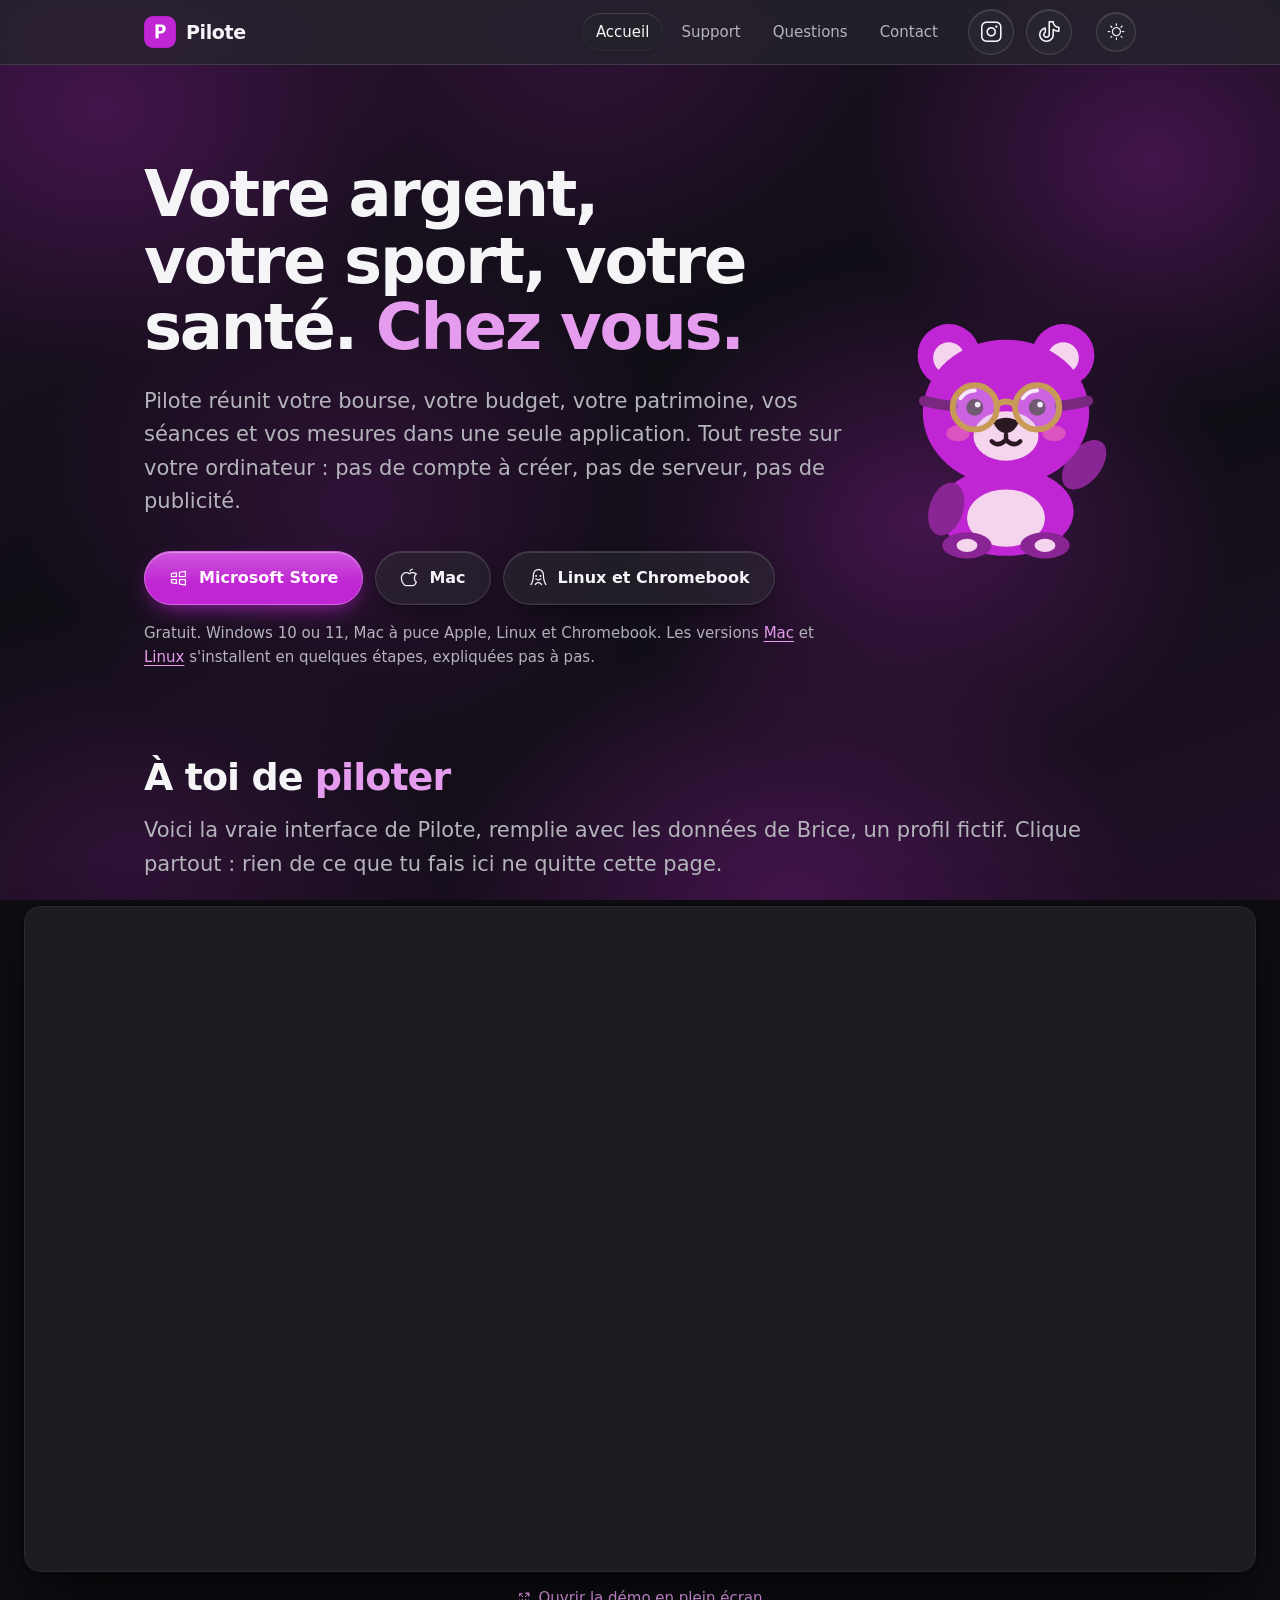
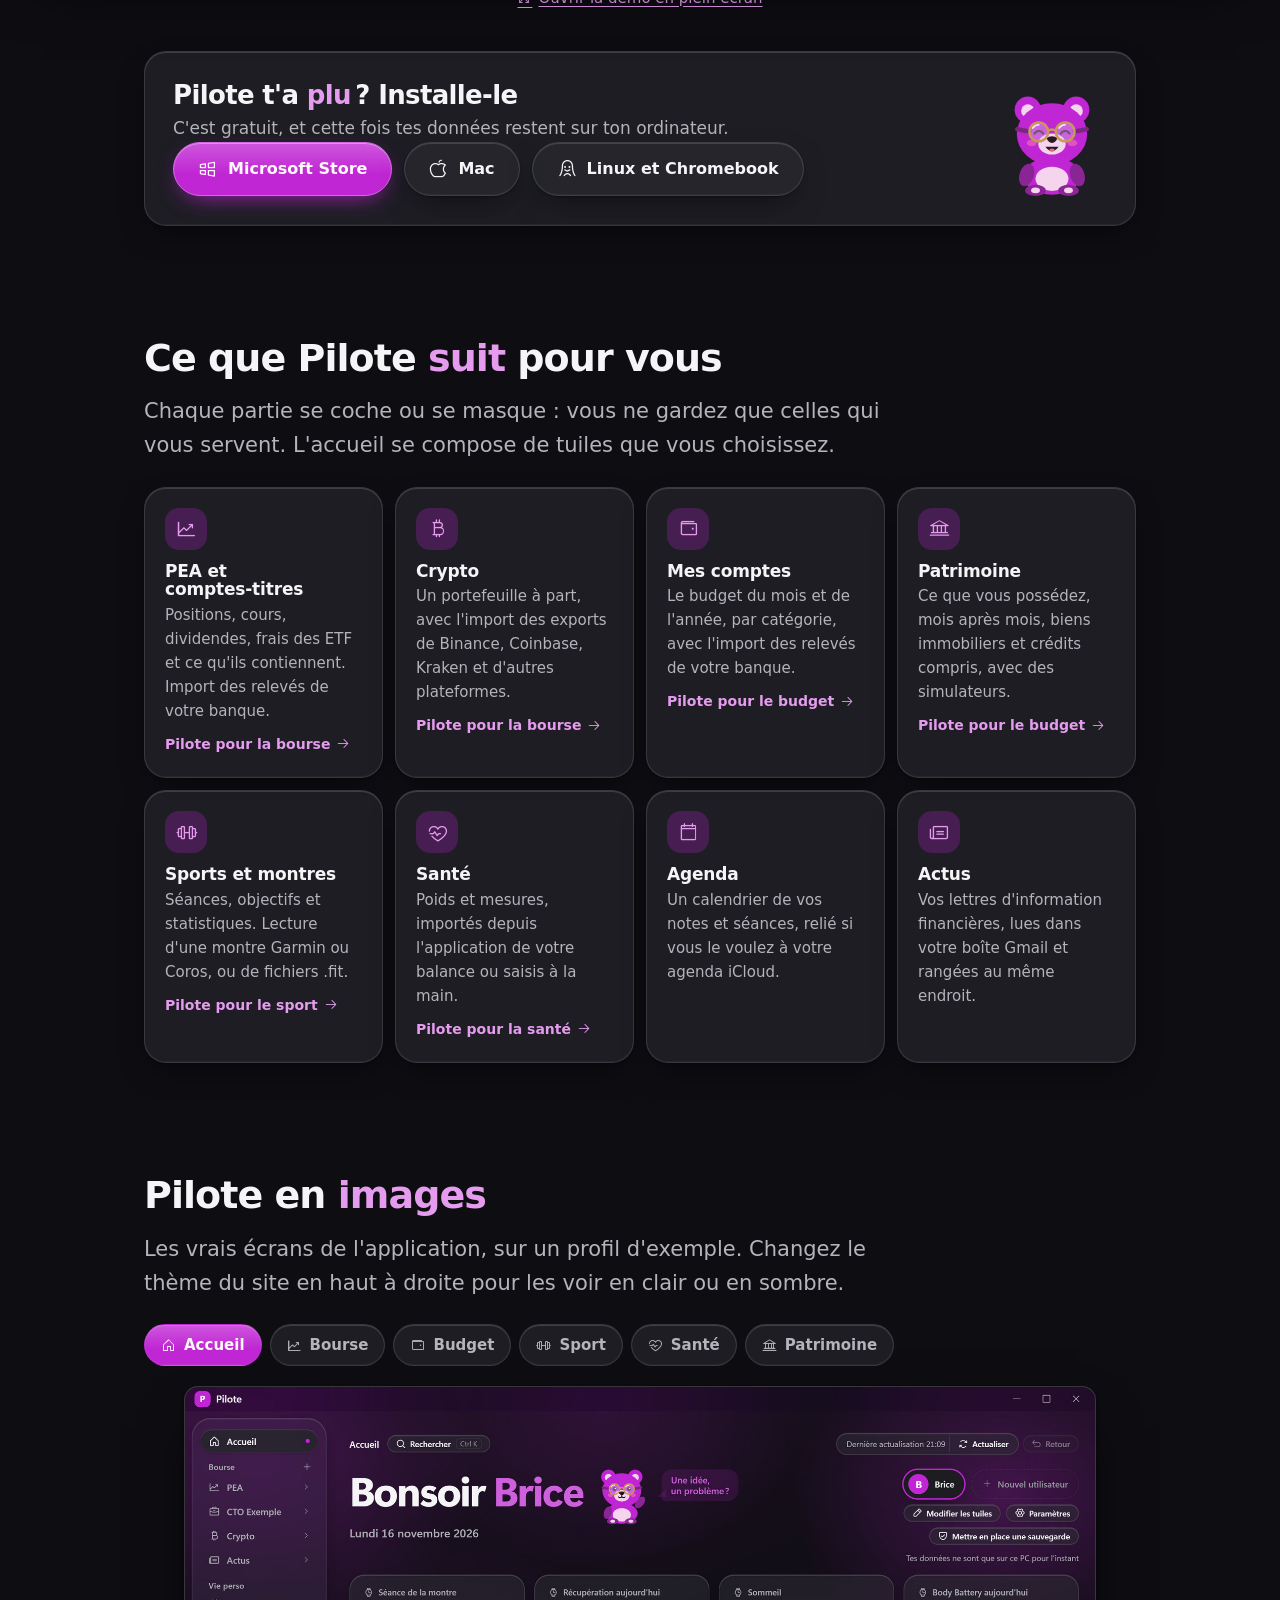
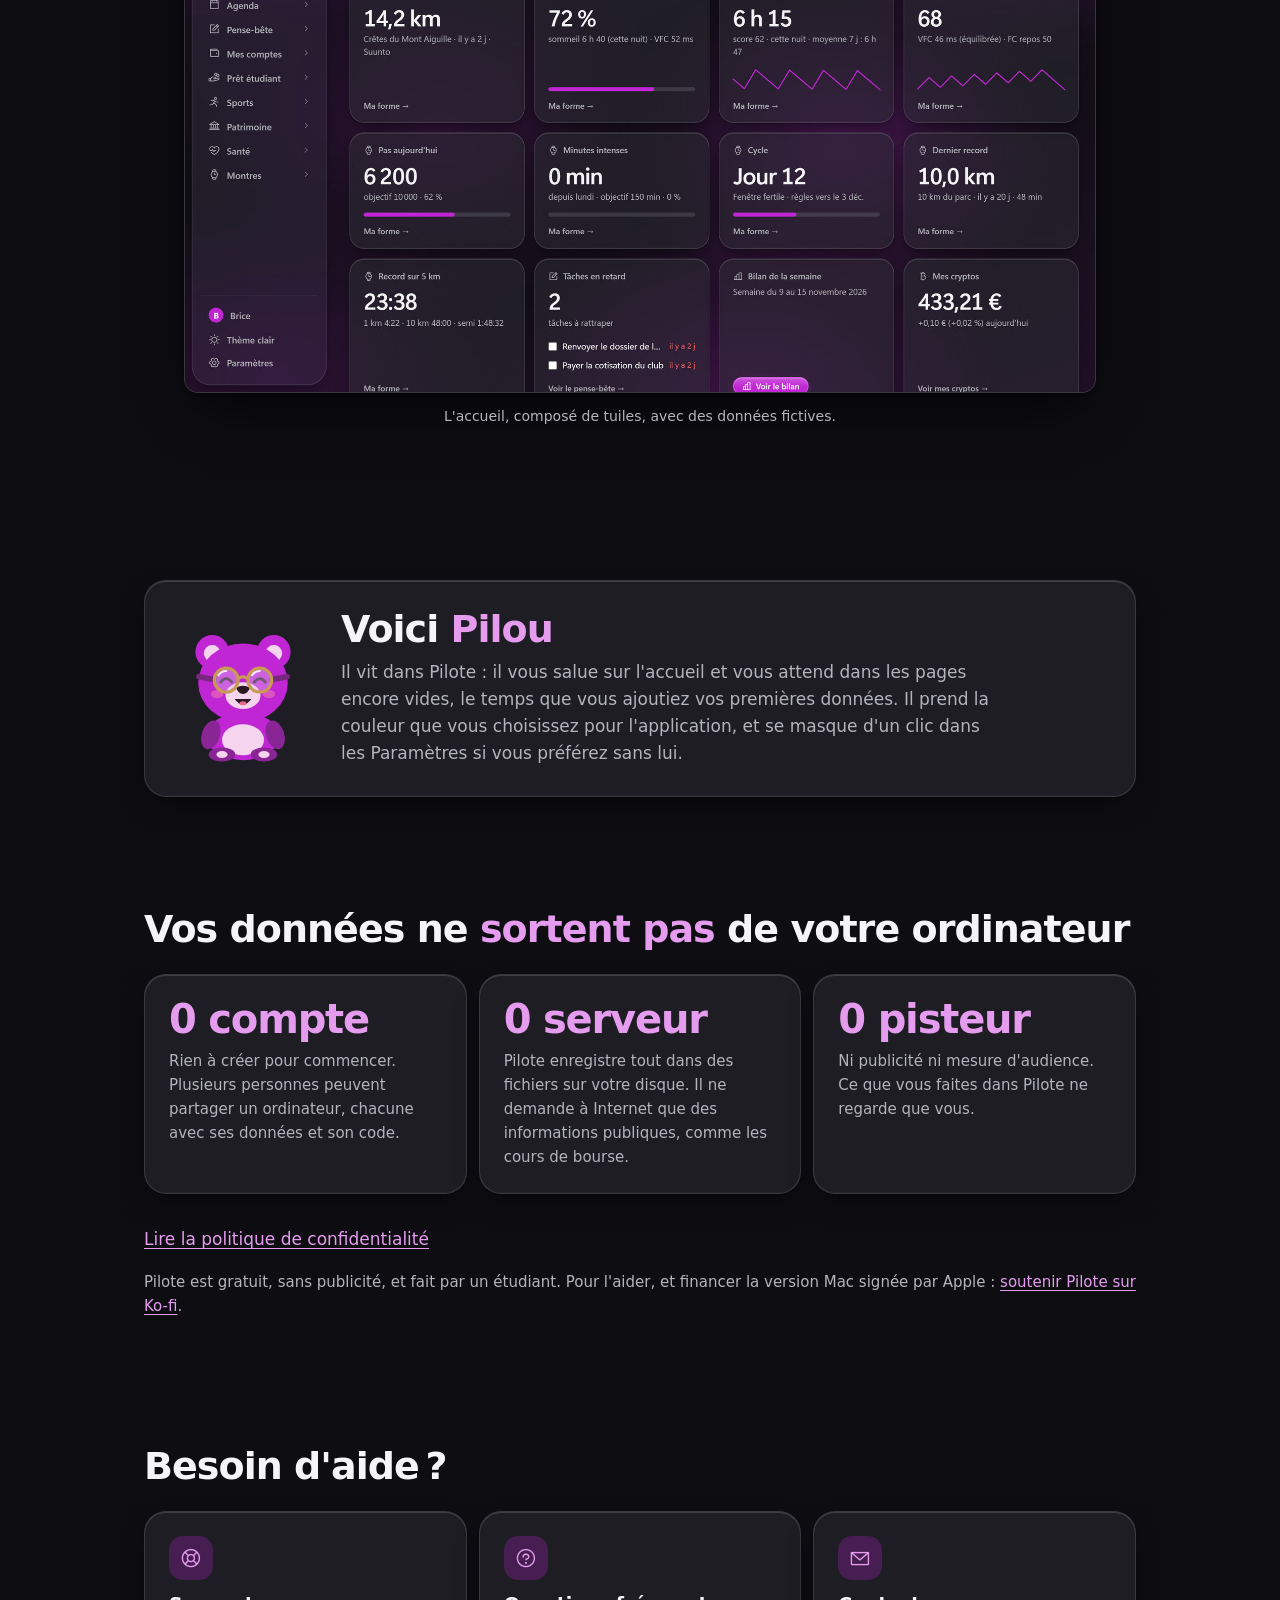
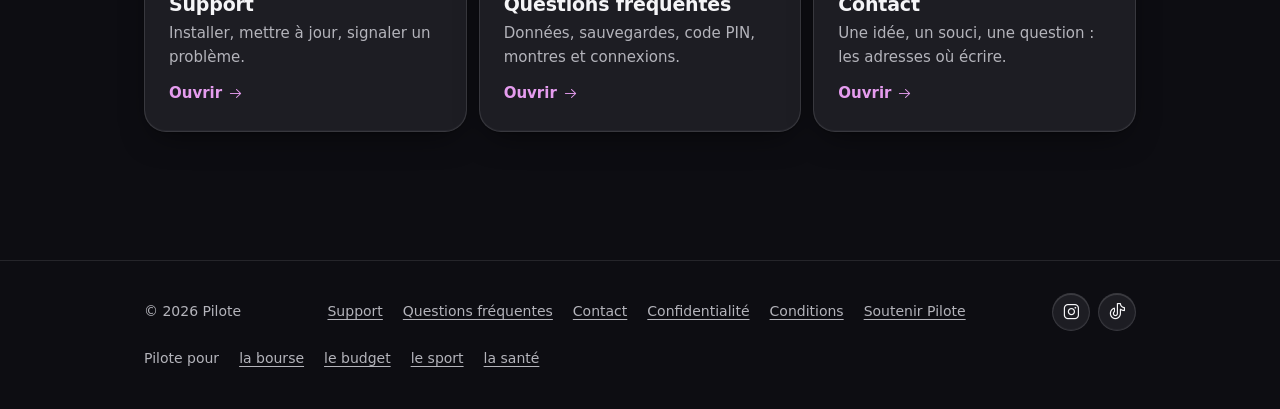
==== commit 18ce57e2: "Demo sur telephone : la capture ouvre la demo en plein ecran « Ouvrir la demo » sur la capture, et l" ====
--- a/index.html
+++ b/index.html
@@ -120,13 +120,14 @@
       <p class="chapo">Voici la vraie interface de Pilote, remplie avec les données de Brice, un profil fictif. Clique partout&nbsp;: rien de ce que tu fais ici ne quitte cette page.</p>
       <div class="demo-cadre" data-demo>
         <iframe data-src="demo/" title="Pilote, avec les données de Brice" loading="lazy"></iframe>
-        <div class="demo-repli">
-          <div class="fenetre-app">
-            <img class="si-sombre" src="assets/ecrans/accueil-sombre.jpg" width="900" height="598" loading="lazy" alt="L'accueil de Pilote avec les données de Brice, en thème sombre.">
-            <img class="si-clair" src="assets/ecrans/accueil-clair.jpg" width="900" height="598" loading="lazy" alt="L'accueil de Pilote avec les données de Brice, en thème clair.">
-          </div>
-          <p class="petit">La démo se manipule sur un ordinateur&nbsp;: Pilote est une application pour Windows, Mac et Linux. <a href="demo/">L'ouvrir quand même</a></p>
-        </div>
+        <a class="demo-repli" href="demo/">
+          <span class="fenetre-app">
+            <img class="si-sombre" src="assets/ecrans/accueil-sombre.jpg" width="900" height="598" loading="lazy" alt="">
+            <img class="si-clair" src="assets/ecrans/accueil-clair.jpg" width="900" height="598" loading="lazy" alt="">
+            <span class="demo-ouvrir"><i class="ph ph-hand-tap" aria-hidden="true"></i>Ouvrir la démo</span>
+          </span>
+          <span class="petit">Elle s'ouvre en plein écran. Tourne ton téléphone à l'horizontale, et zoome avec deux doigts.</span>
+        </a>
       </div>
       <p class="demo-plein"><a href="demo/" target="_blank" rel="noopener"><i class="ph ph-arrows-out" aria-hidden="true"></i>Ouvrir la démo en plein écran</a></p>
 
--- a/assets/style.css
+++ b/assets/style.css
@@ -330,8 +330,15 @@
   box-shadow: var(--verre-lum), var(--sh-md); }
 .demo-cadre.demo-active iframe { display: block; }
 .demo-cadre.demo-active .demo-repli { display: none; }
-.demo-repli { max-width: 992px; margin: 0 auto; }
-.demo-repli .petit { margin-top: 12px; text-align: center; }
+/* Téléphone : la capture de l'accueil mène à la démo en plein écran */
+.demo-repli { display: block; max-width: 992px; margin: 0 auto; color: inherit; text-decoration: none; }
+.demo-repli .fenetre-app { display: block; position: relative; }
+.demo-ouvrir { position: absolute; left: 50%; top: 50%; transform: translate(-50%, -50%);
+  display: inline-flex; align-items: center; gap: 8px; padding: 12px 22px; border-radius: 999px; white-space: nowrap;
+  font-weight: 600; color: var(--on-accent);
+  background: linear-gradient(180deg, rgba(255, 255, 255, .22), rgba(255, 255, 255, 0) 60%), var(--accent);
+  box-shadow: inset 0 1px 0 rgba(255, 255, 255, .35), 0 10px 28px -8px rgba(0, 0, 0, .55); }
+.demo-repli .petit { display: block; margin-top: 12px; text-align: center; }
 .demo-plein { text-align: center; margin: 14px 0 0; font-size: 15px; }
 .demo-plein a { display: inline-flex; align-items: center; gap: 6px; }
 .demo-cadre:not(.demo-active) + .demo-plein { display: none; }
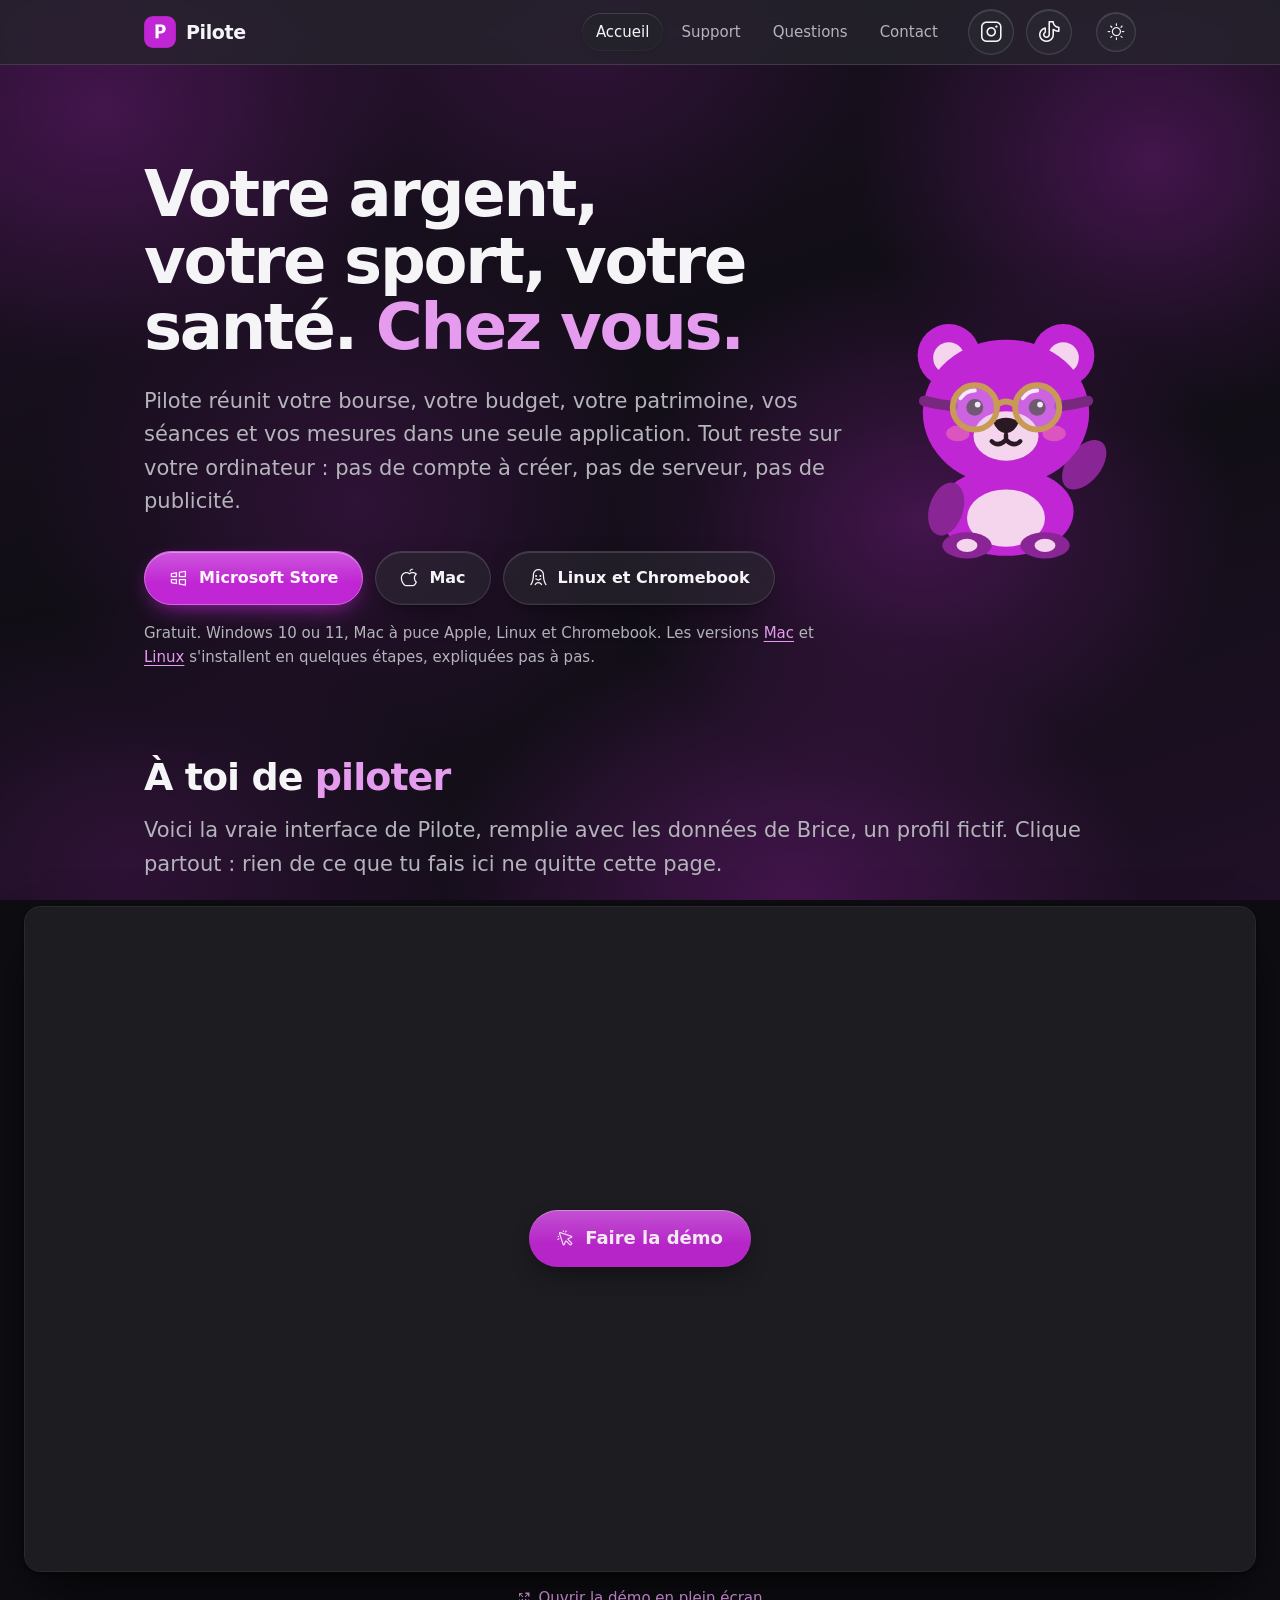
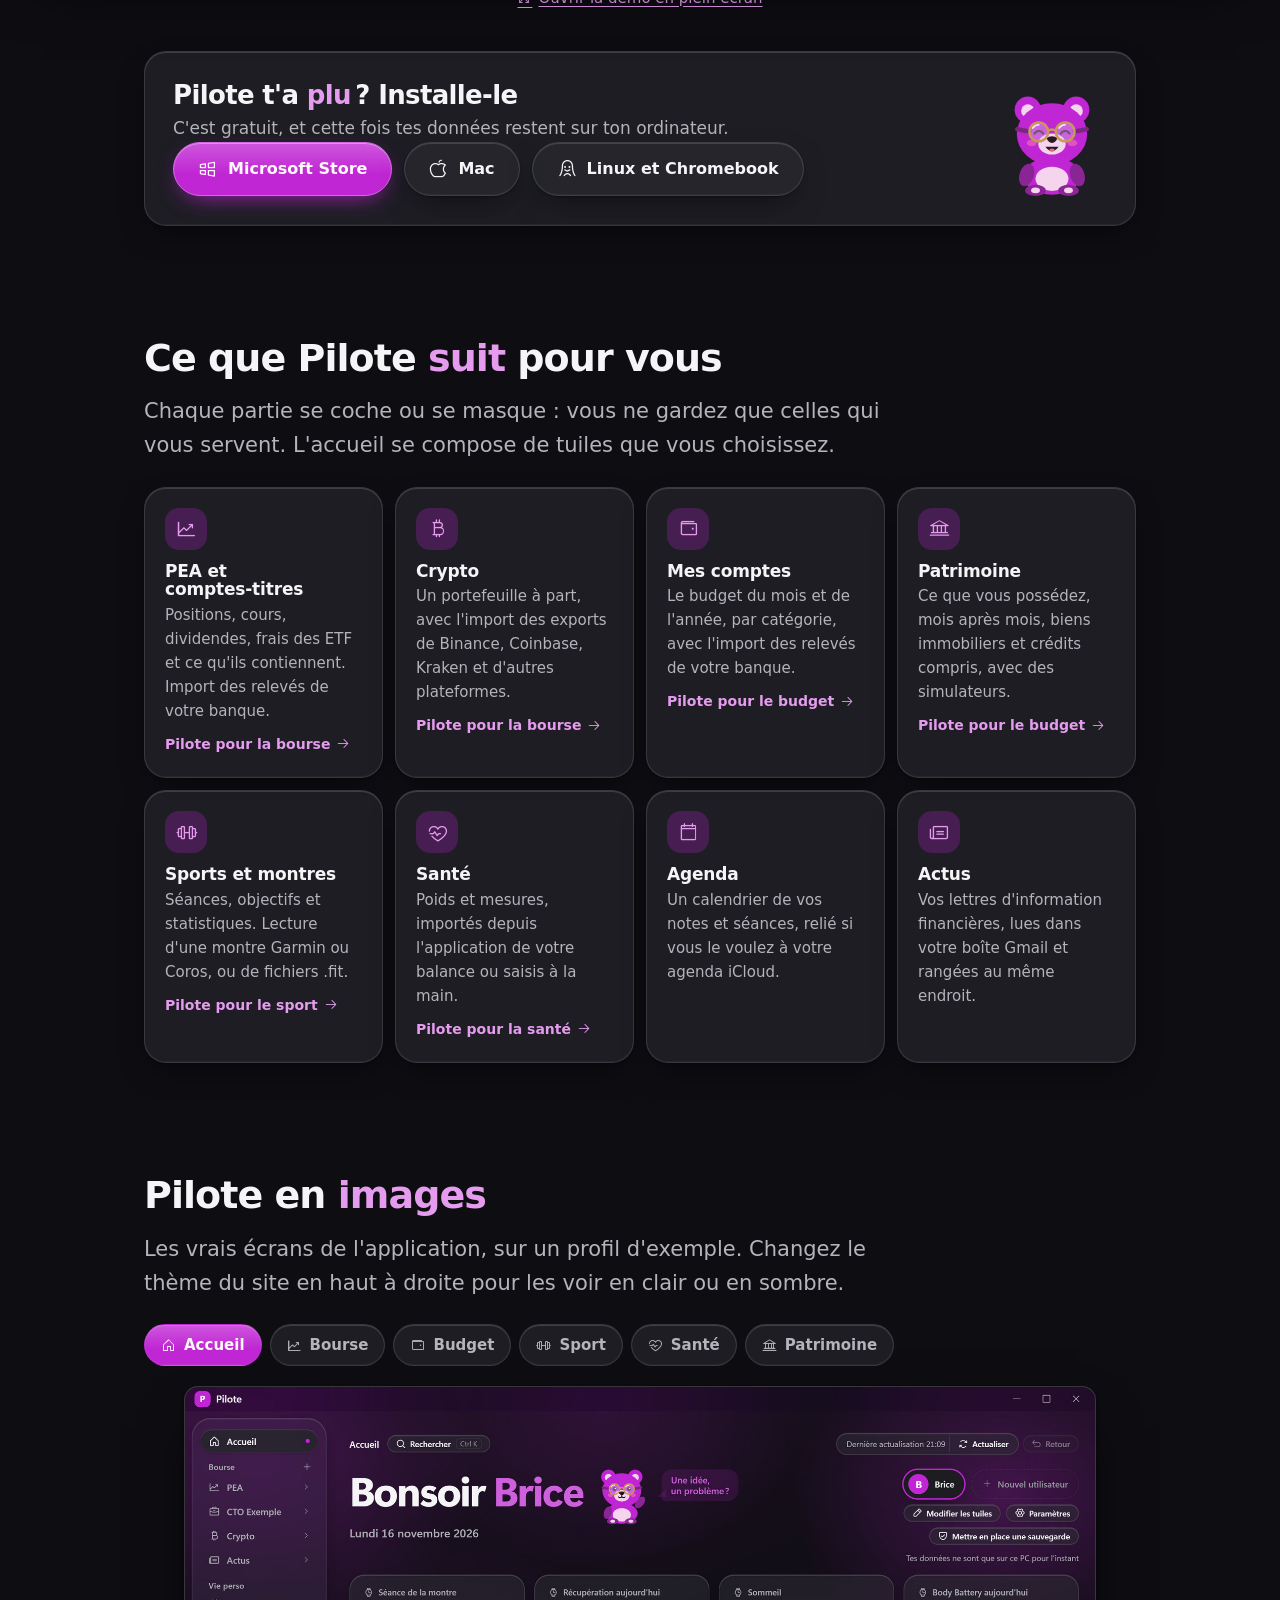
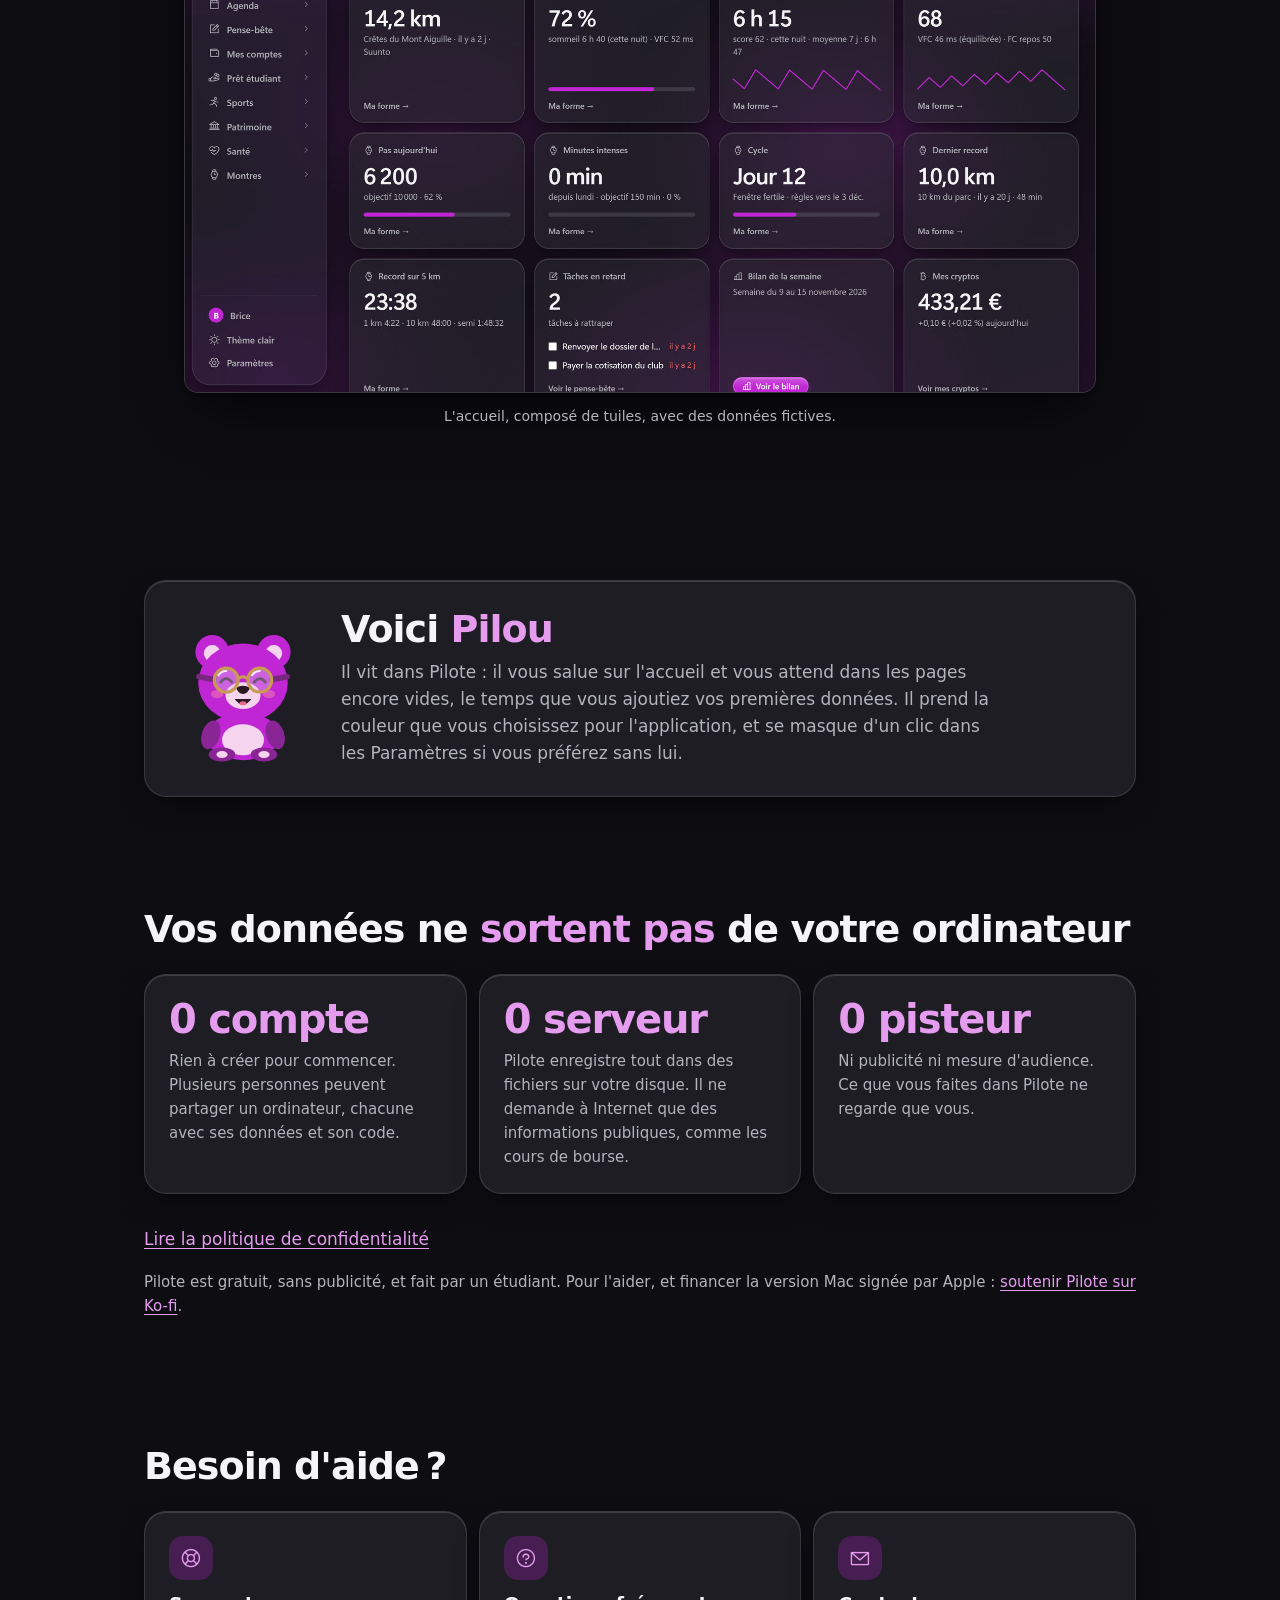
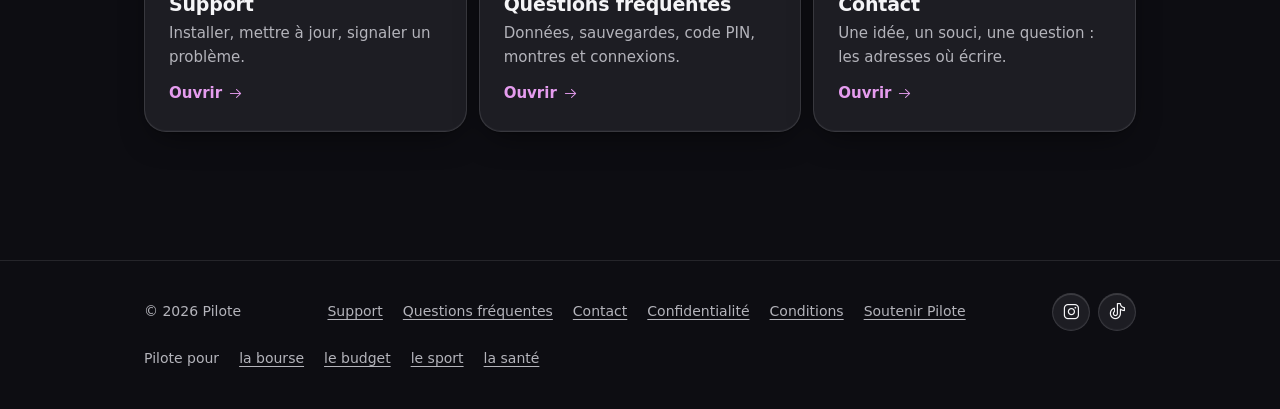
==== commit 6c0df794: "Demo endormie jusqu'au bouton « Faire la demo » Sans clic, la molette fait defiler la page au lieu d" ====
--- a/index.html
+++ b/index.html
@@ -120,6 +120,7 @@
       <p class="chapo">Voici la vraie interface de Pilote, remplie avec les données de Brice, un profil fictif. Clique partout&nbsp;: rien de ce que tu fais ici ne quitte cette page.</p>
       <div class="demo-cadre" data-demo>
         <iframe data-src="demo/" title="Pilote, avec les données de Brice" loading="lazy"></iframe>
+        <button type="button" class="demo-reveil" hidden><span><i class="ph ph-cursor-click" aria-hidden="true"></i>Faire la démo</span></button>
         <a class="demo-repli" href="demo/">
           <span class="fenetre-app">
             <img class="si-sombre" src="assets/ecrans/accueil-sombre.jpg" width="900" height="598" loading="lazy" alt="">
--- a/assets/style.css
+++ b/assets/style.css
@@ -329,6 +329,17 @@
 .demo-cadre.demo-active { overflow: hidden; border-radius: 16px; border: 1px solid var(--verre-brd);
   box-shadow: var(--verre-lum), var(--sh-md); }
 .demo-cadre.demo-active iframe { display: block; }
+/* Démo endormie : un calque transparent prend la molette (la page défile) et
+   le premier clic, qui la réveille. Il revient quand la souris sort du cadre. */
+.demo-reveil { position: absolute; inset: 0; z-index: 1; width: 100%; border: 0; padding: 0; margin: 0;
+  background: transparent; cursor: pointer; display: flex; align-items: center; justify-content: center; font: inherit; }
+.demo-reveil[hidden] { display: none; }
+.demo-reveil span { display: inline-flex; align-items: center; gap: 10px; padding: 14px 28px; border-radius: 999px;
+  font-size: 18px; font-weight: 600; color: var(--on-accent); opacity: .94;
+  background: linear-gradient(180deg, rgba(255, 255, 255, .22), rgba(255, 255, 255, 0) 60%), var(--accent);
+  box-shadow: inset 0 1px 0 rgba(255, 255, 255, .35), 0 10px 28px -8px rgba(0, 0, 0, .55);
+  transition: opacity .2s var(--ease), transform .25s var(--ease-spring); }
+.demo-reveil:hover span, .demo-reveil:focus-visible span { opacity: 1; transform: translateY(-2px); }
 .demo-cadre.demo-active .demo-repli { display: none; }
 /* Téléphone : la capture de l'accueil mène à la démo en plein écran */
 .demo-repli { display: block; max-width: 992px; margin: 0 auto; color: inherit; text-decoration: none; }
